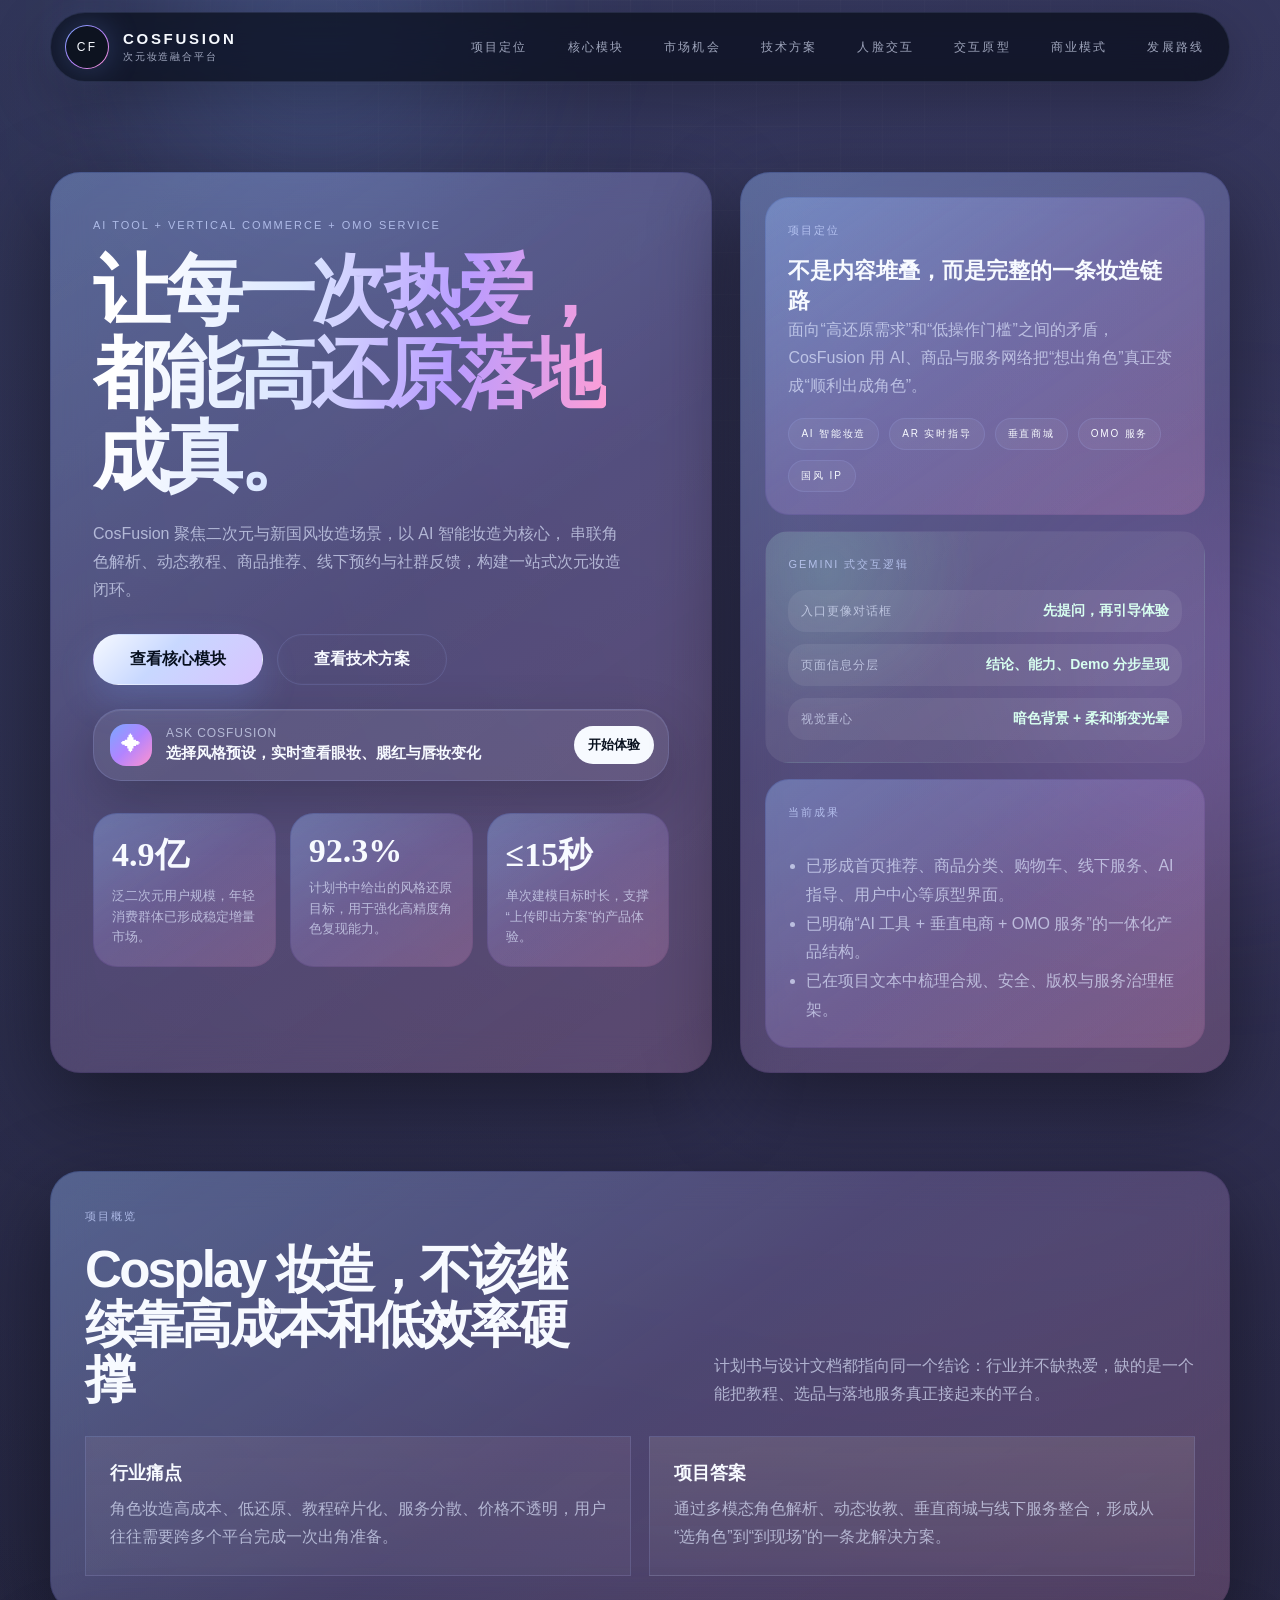
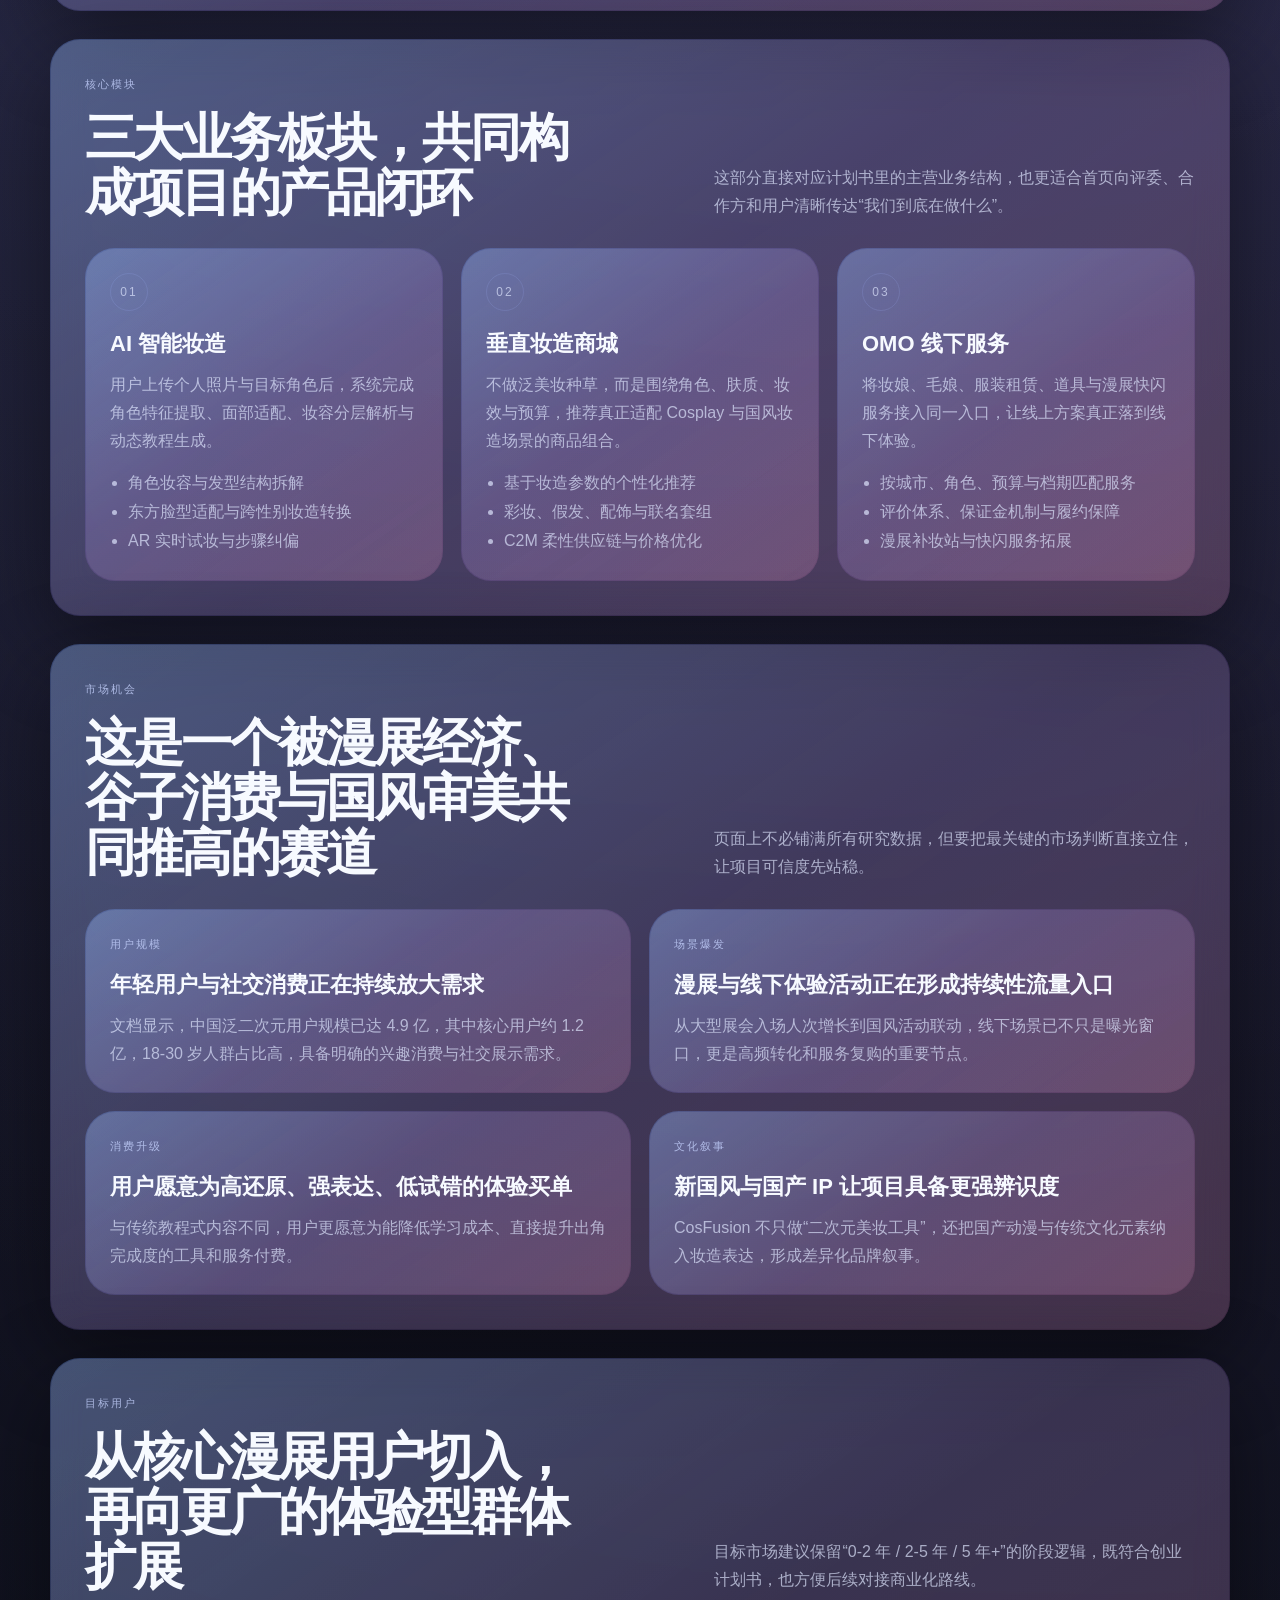
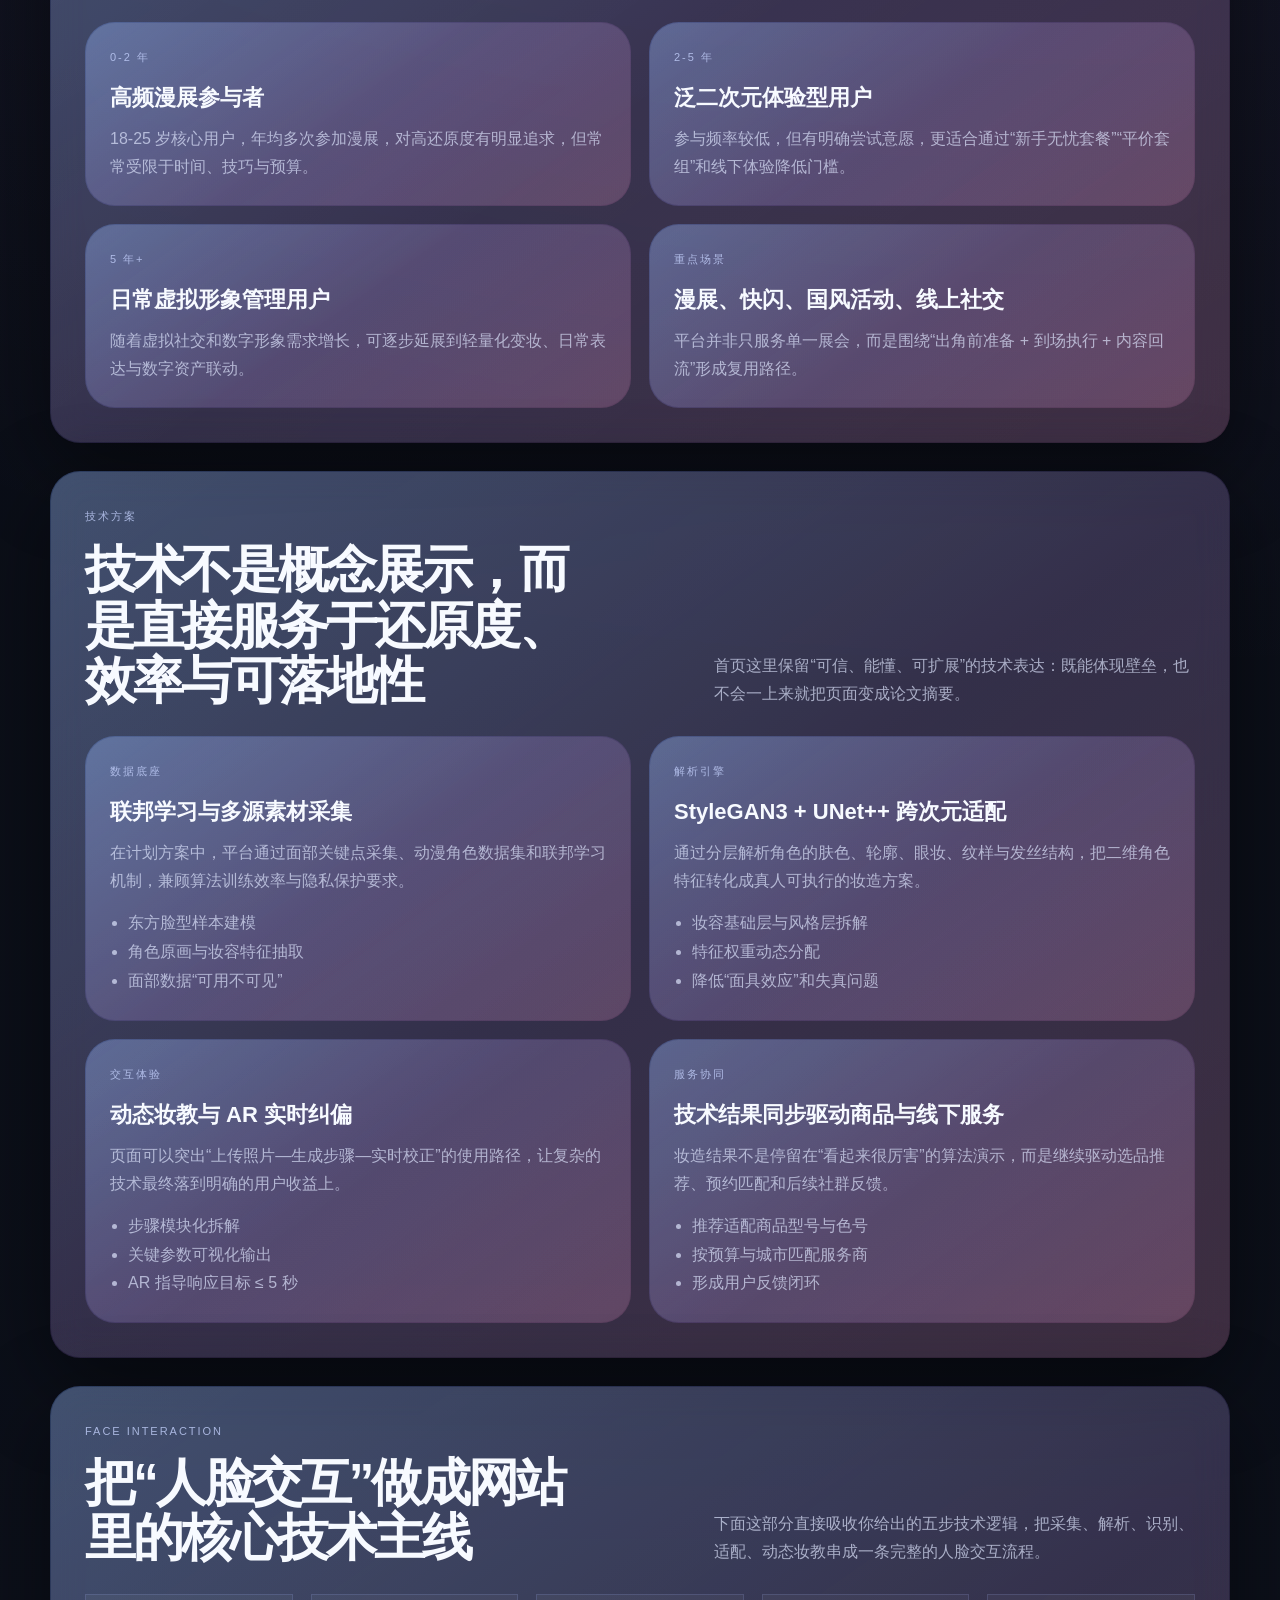
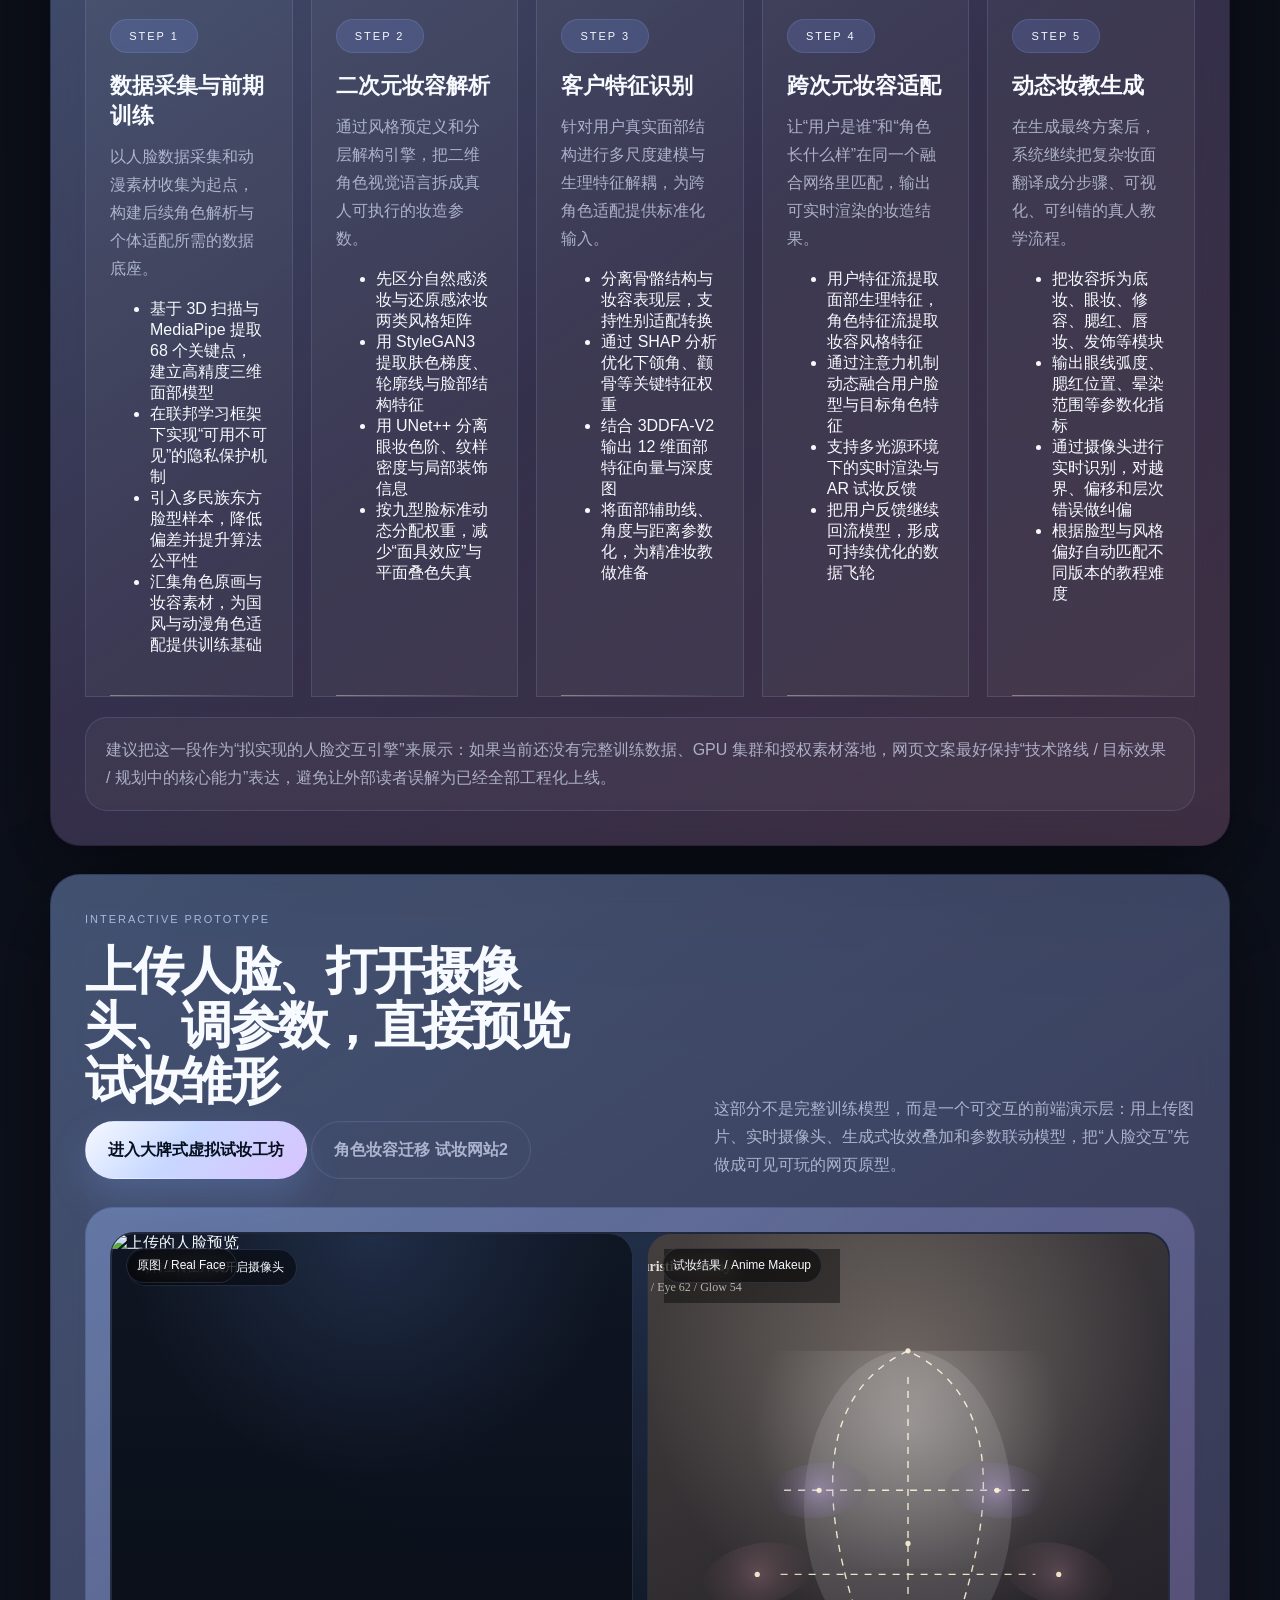
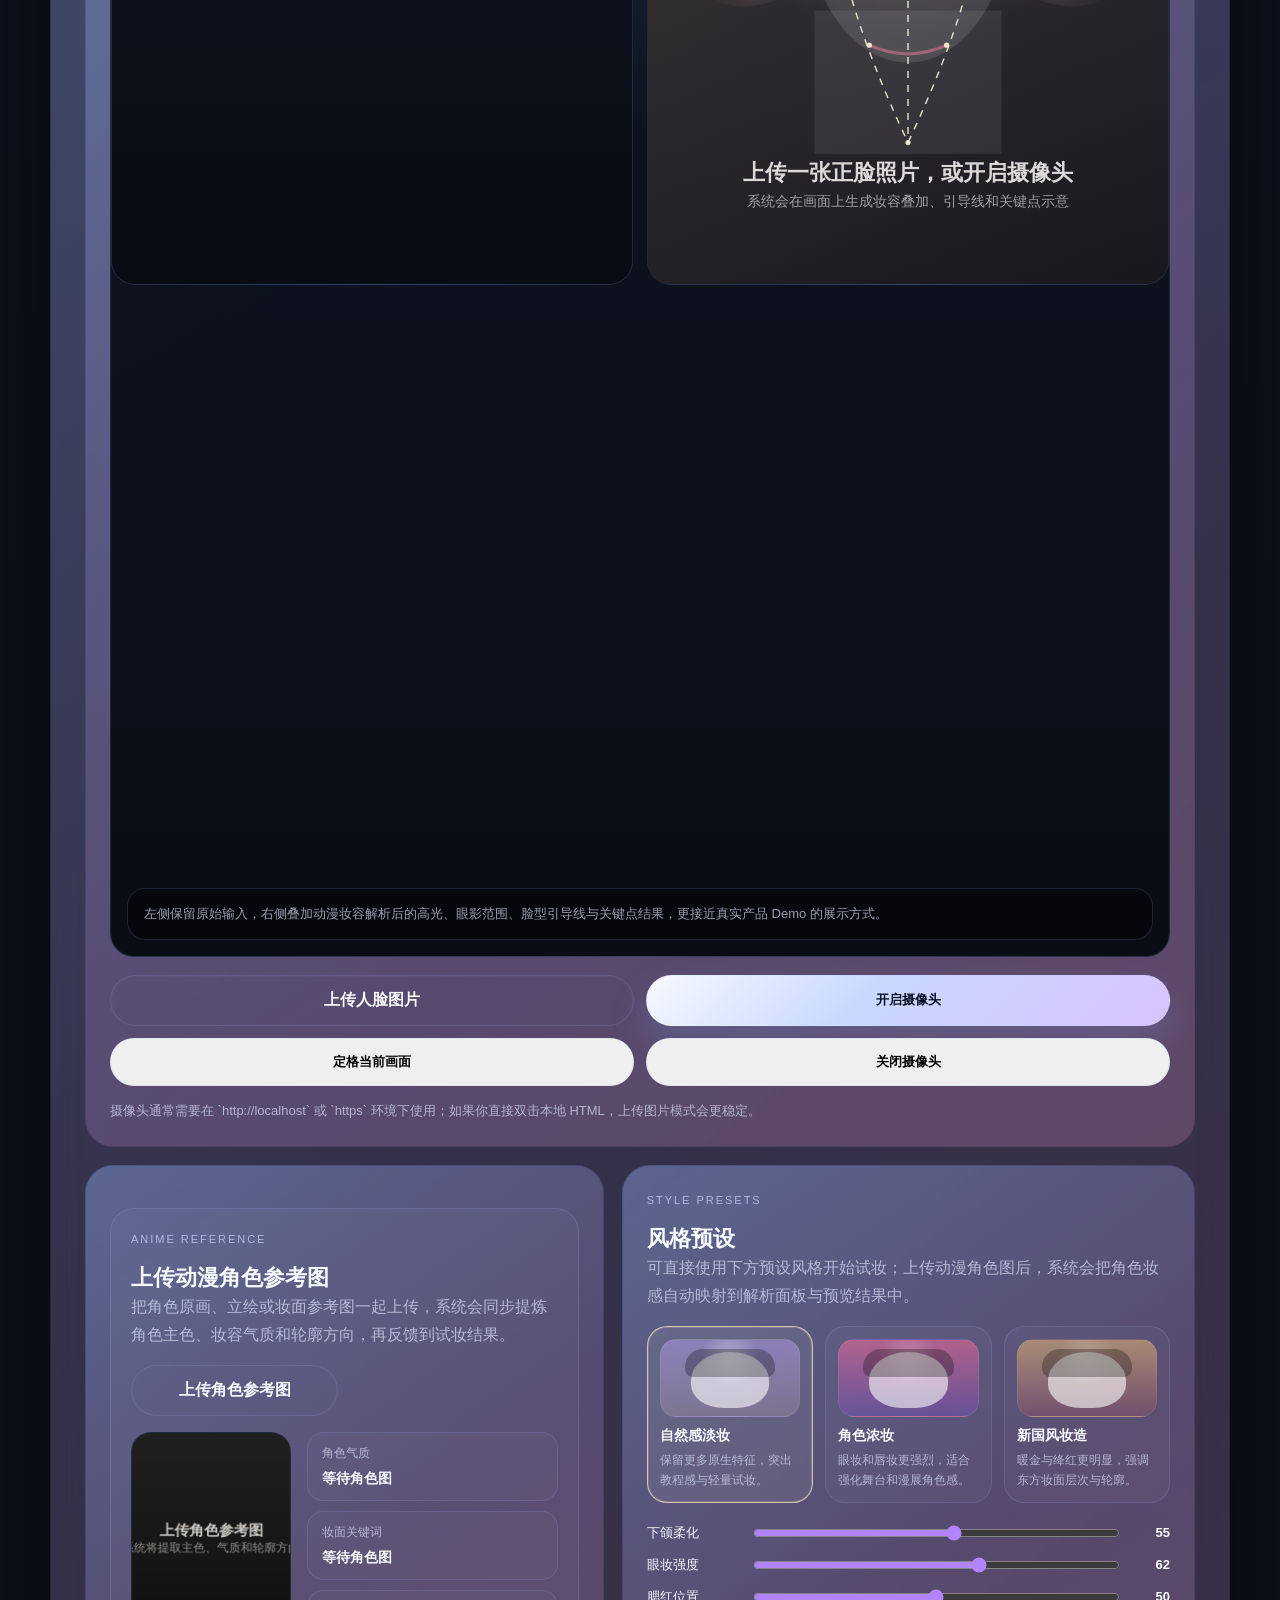
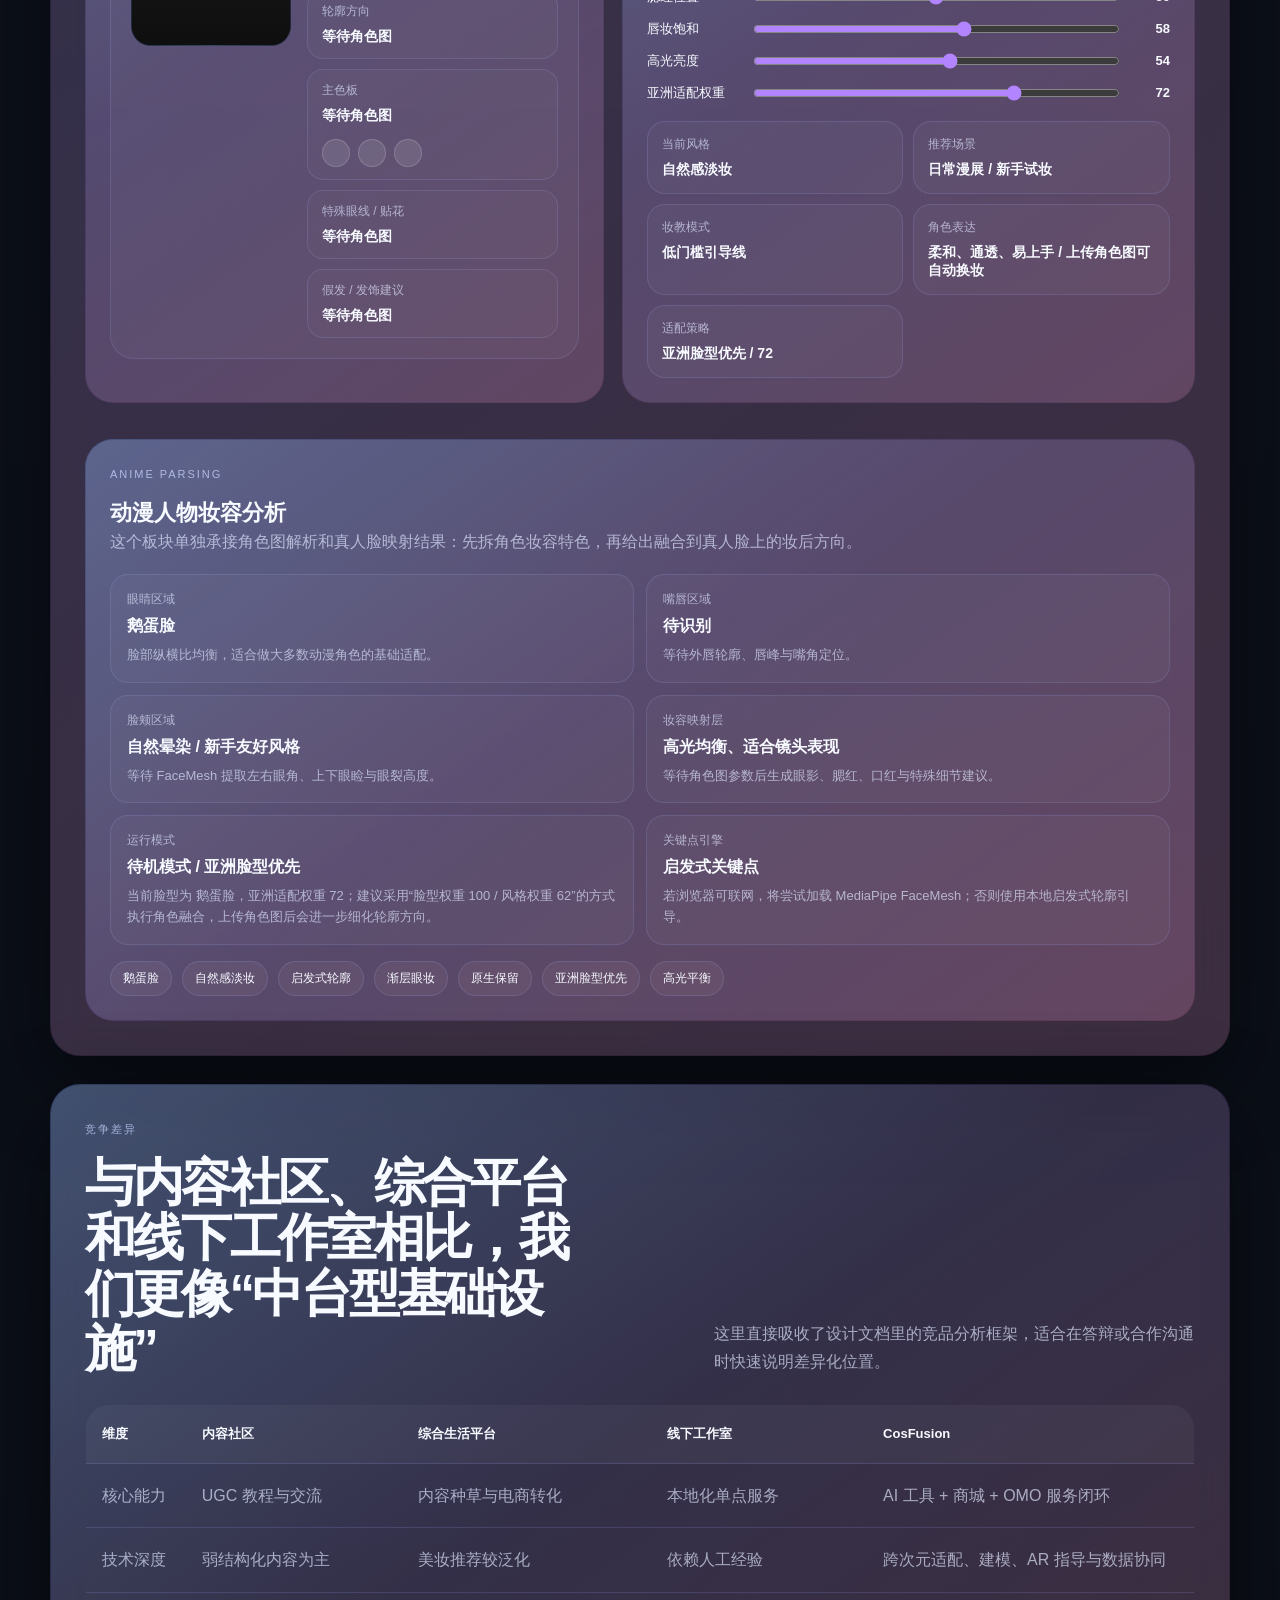
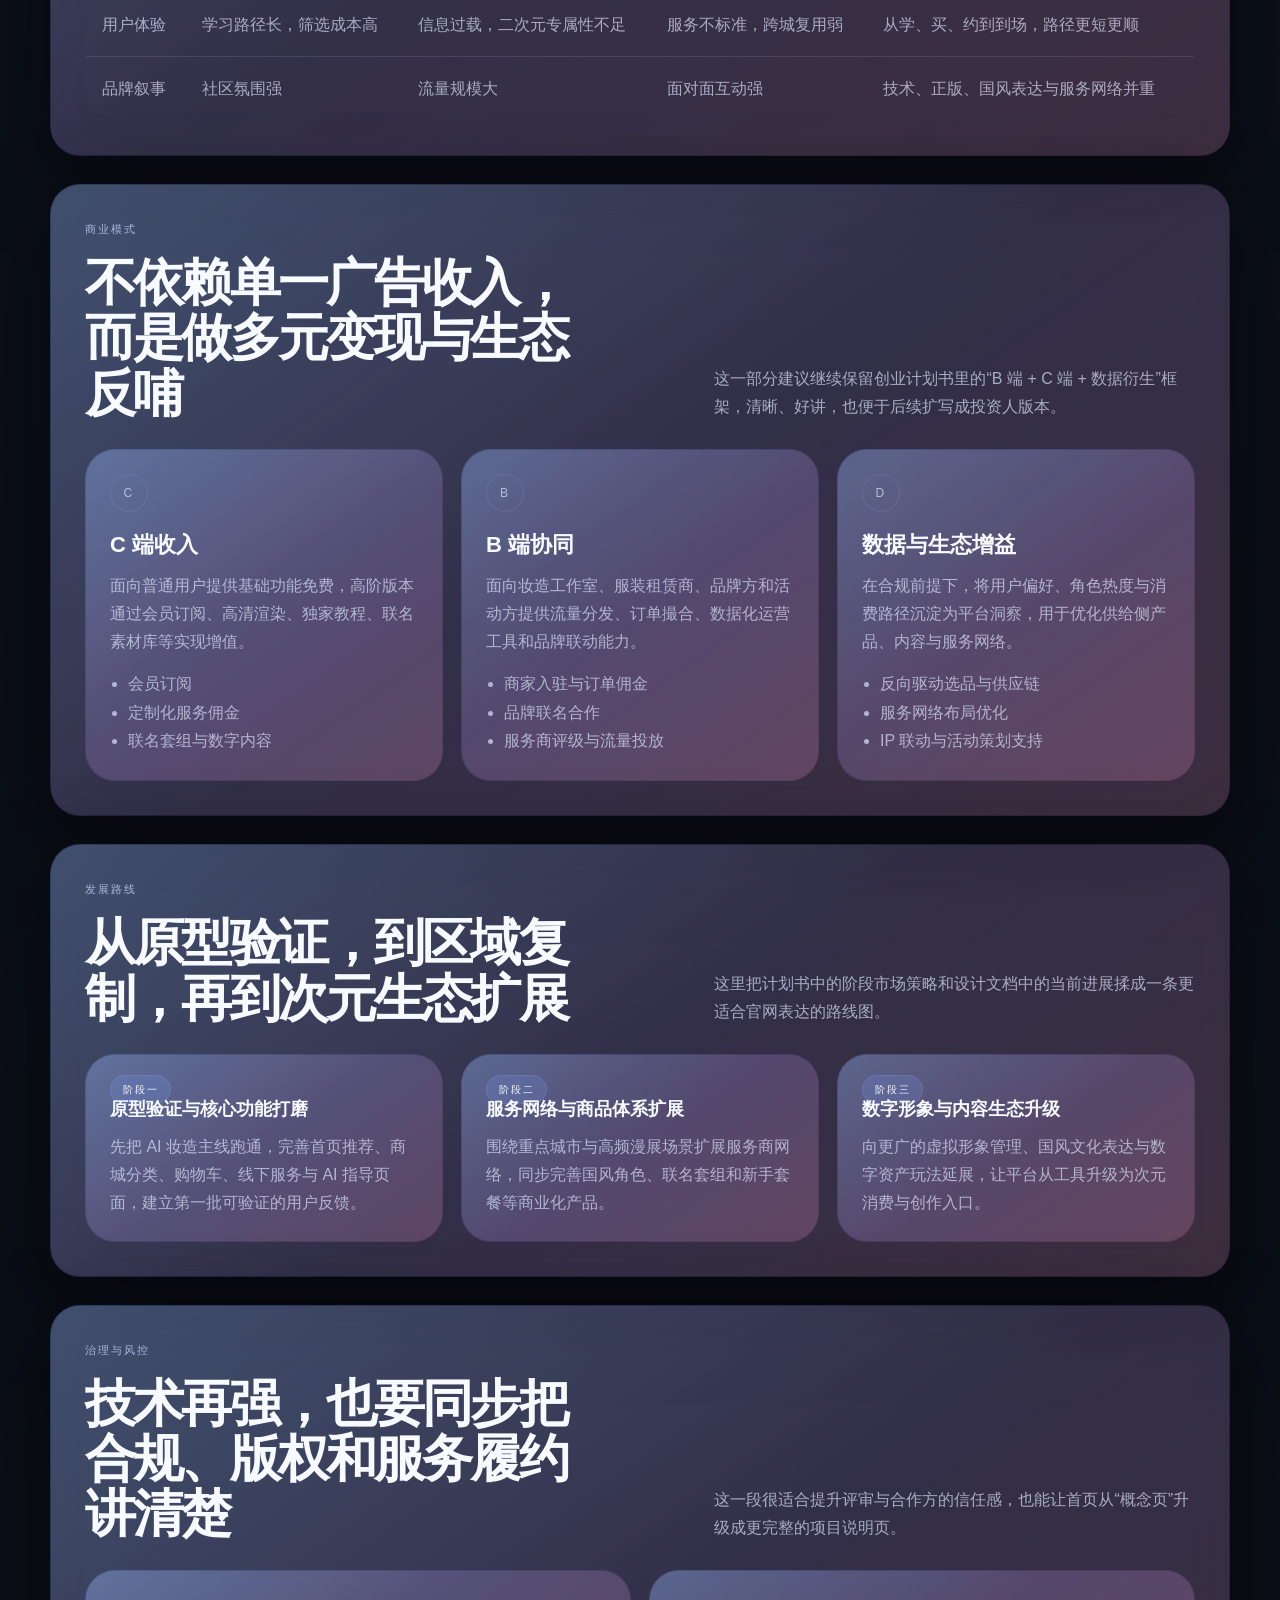
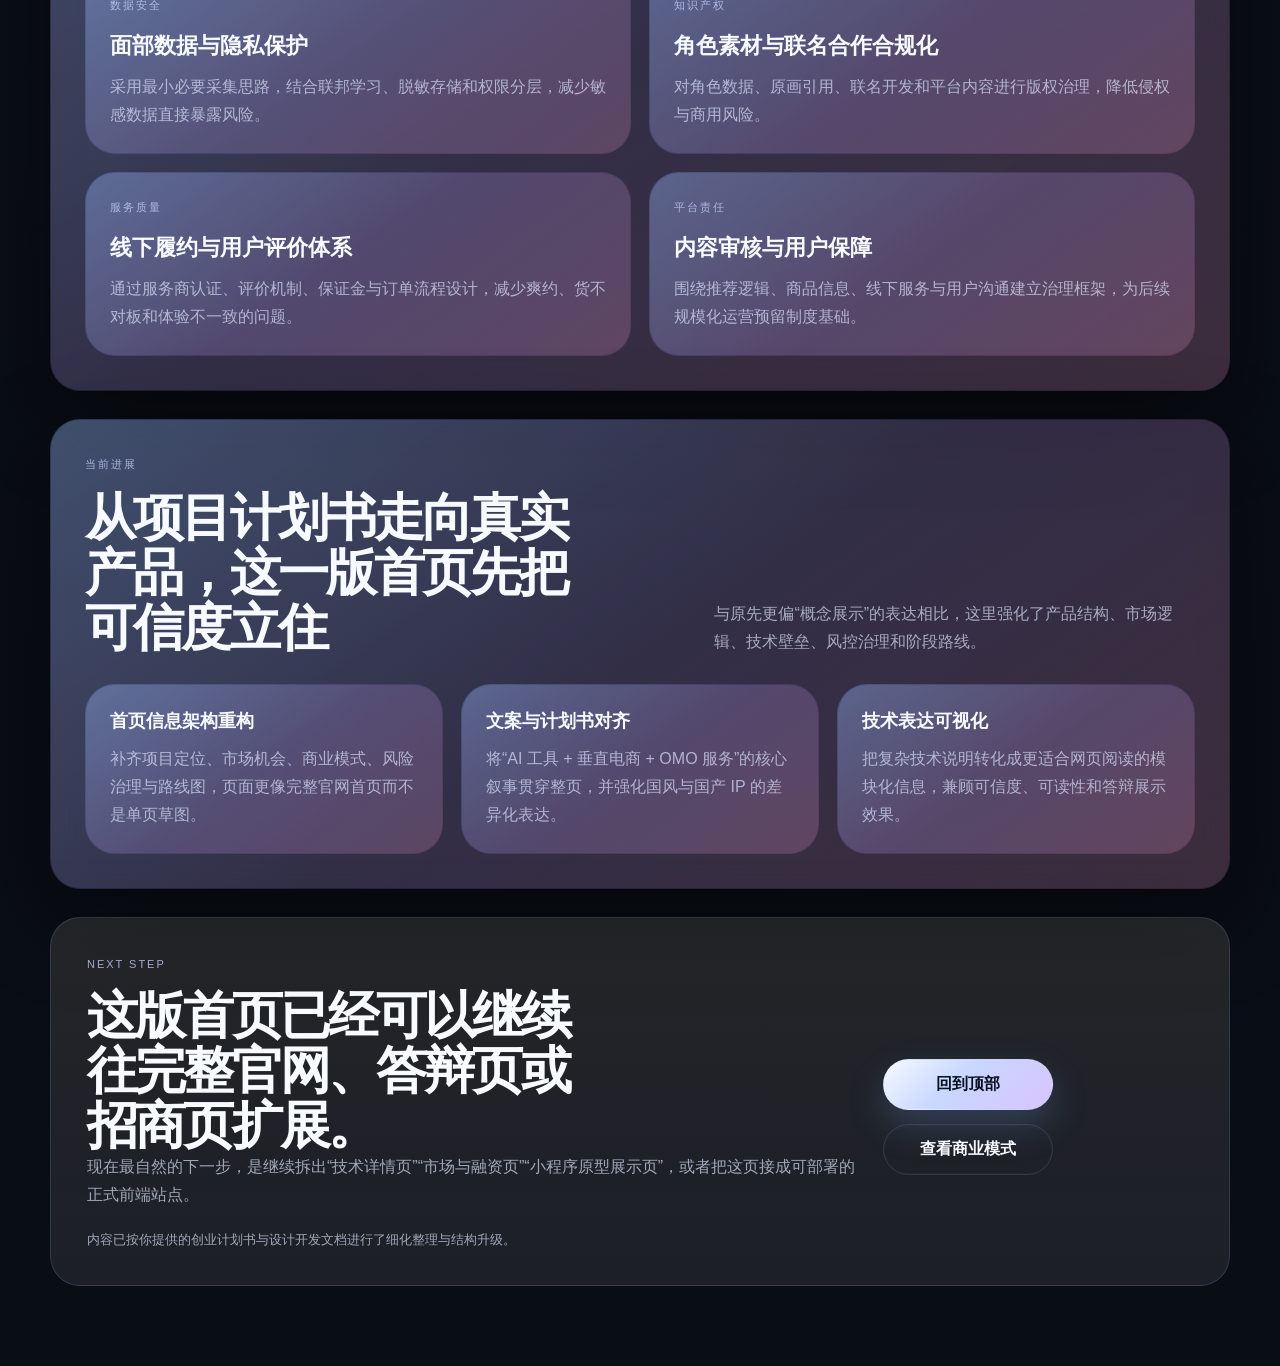
==== official.html @ de791a8d "Publish CosFusion demo site for GitHub Pages." ====
<!doctype html>
<html lang="zh-CN">
  <head>
    <meta charset="UTF-8" />
    <meta name="viewport" content="width=device-width, initial-scale=1.0" />
    <meta name="robots" content="index,follow" />
<title>CosFusion | Gemini 风格美化版</title>
    <meta
      name="description"
      content="CosFusion 以 AI 智能妆造为核心，串联垂直电商、OMO 线下服务与国风内容表达，打造面向二次元场景的一站式妆造平台。"
    />
    <style>
      :root {
        --bg: #060606;
        --bg-soft: #101010;
        --panel: rgba(255, 255, 255, 0.06);
        --panel-strong: rgba(255, 255, 255, 0.1);
        --text: #f6f2eb;
        --muted: rgba(246, 242, 235, 0.72);
        --line: rgba(255, 255, 255, 0.12);
        --accent: #f0dfc2;
        --accent-soft: rgba(240, 223, 194, 0.16);
        --danger: #f6c1c1;
        --success: #d8f1d3;
        --shadow: 0 30px 80px rgba(0, 0, 0, 0.42);
      }

      * {
        box-sizing: border-box;
      }

      html {
        scroll-behavior: smooth;
      }

      body {
        margin: 0;
        color: var(--text);
        background:
          radial-gradient(circle at top left, rgba(240, 223, 194, 0.1), transparent 24%),
          radial-gradient(circle at right 10%, rgba(255, 255, 255, 0.08), transparent 20%),
          linear-gradient(180deg, #050505 0%, #0d0d0d 100%);
        font-family: "Segoe UI", "PingFang SC", "Microsoft YaHei", sans-serif;
      }

      a {
        color: inherit;
        text-decoration: none;
      }

      img {
        max-width: 100%;
        display: block;
      }

      .page-shell {
        position: relative;
        overflow: hidden;
        min-height: 100vh;
      }

      .orb {
        position: absolute;
        border-radius: 999px;
        filter: blur(90px);
        pointer-events: none;
      }

      .orb--one {
        top: -8rem;
        left: 12%;
        width: 20rem;
        height: 20rem;
        background: rgba(240, 223, 194, 0.12);
      }

      .orb--two {
        top: 32rem;
        right: -7rem;
        width: 22rem;
        height: 22rem;
        background: rgba(255, 255, 255, 0.1);
      }

      .container {
        width: min(1180px, calc(100vw - 32px));
        margin: 0 auto;
      }

      .topbar {
        display: flex;
        align-items: center;
        justify-content: space-between;
        gap: 20px;
        padding: 28px 0 20px;
      }

      .brand {
        display: flex;
        align-items: center;
        gap: 14px;
      }

      .brand__mark {
        display: grid;
        place-items: center;
        width: 44px;
        height: 44px;
        border-radius: 50%;
        border: 1px solid var(--line);
        background: rgba(255, 255, 255, 0.04);
        letter-spacing: 0.18em;
        font-size: 12px;
      }

      .brand strong,
      .brand span,
      .nav a,
      .eyebrow,
      .pill,
      .mini-label {
        text-transform: uppercase;
        letter-spacing: 0.18em;
      }

      .brand strong {
        display: block;
        font-size: 15px;
      }

      .brand span {
        display: block;
        margin-top: 3px;
        color: var(--muted);
        font-size: 10px;
      }

      .nav {
        display: flex;
        flex-wrap: wrap;
        gap: 18px;
      }

      .nav a {
        color: var(--muted);
        font-size: 12px;
      }

      .hero {
        display: grid;
        grid-template-columns: minmax(0, 1.15fr) minmax(320px, 0.85fr);
        gap: 28px;
        padding: 36px 0 70px;
      }

      .glass {
        border: 1px solid var(--line);
        background: var(--panel);
        backdrop-filter: blur(18px);
        box-shadow: var(--shadow);
      }

      .hero__copy,
      .hero__side,
      .section-card,
      .module-card,
      .market-card,
      .target-card,
      .tech-card,
      .business-card,
      .timeline-card,
      .risk-card,
      .progress-card,
      .cta {
        border-radius: 30px;
      }

      .hero__copy {
        padding: 42px;
      }

      .hero__side {
        padding: 24px;
      }

      .eyebrow,
      .mini-label {
        display: inline-block;
        margin-bottom: 18px;
        color: var(--muted);
        font-size: 11px;
      }

      h1,
      h2,
      h3 {
        margin: 0;
      }

      h1,
      h2 {
        font-family: Georgia, "Times New Roman", serif;
        line-height: 1.08;
      }

      h1 {
        max-width: 10.5ch;
        font-size: clamp(44px, 6vw, 88px);
      }

      h2 {
        font-size: clamp(32px, 4vw, 56px);
      }

      h3 {
        font-size: 22px;
      }

      p {
        margin: 0;
        color: var(--muted);
        line-height: 1.75;
      }

      .hero__copy p {
        max-width: 60ch;
        margin-top: 22px;
        font-size: 16px;
      }

      .hero__actions,
      .cta__actions {
        display: flex;
        flex-wrap: wrap;
        gap: 14px;
        margin-top: 30px;
      }

      .button {
        display: inline-flex;
        align-items: center;
        justify-content: center;
        min-width: 170px;
        padding: 14px 22px;
        border-radius: 999px;
        border: 1px solid var(--line);
        transition: transform 180ms ease, background 180ms ease, border 180ms ease;
      }

      .button:hover {
        transform: translateY(-2px);
      }

      .button--primary {
        background: var(--accent);
        border-color: rgba(240, 223, 194, 0.8);
        color: #111;
      }

      .hero__stats {
        display: grid;
        grid-template-columns: repeat(3, minmax(0, 1fr));
        gap: 14px;
        margin-top: 32px;
      }

      .metric {
        padding: 18px;
        border-radius: 24px;
        border: 1px solid var(--line);
        background: rgba(255, 255, 255, 0.04);
      }

      .metric strong {
        display: block;
        font-size: clamp(24px, 3vw, 34px);
        font-family: Georgia, "Times New Roman", serif;
      }

      .metric span {
        display: block;
        margin-top: 8px;
        color: var(--muted);
        font-size: 13px;
        line-height: 1.6;
      }

      .side-stack {
        display: grid;
        gap: 16px;
      }

      .panel {
        padding: 22px;
        border-radius: 24px;
        border: 1px solid var(--line);
        background: rgba(255, 255, 255, 0.04);
      }

      .panel ul,
      .module-card ul,
      .tech-card ul,
      .business-card ul,
      .risk-card ul {
        margin: 14px 0 0;
        padding-left: 18px;
        color: var(--muted);
        line-height: 1.8;
      }

      .pill-row {
        display: flex;
        flex-wrap: wrap;
        gap: 10px;
        margin-top: 18px;
      }

      .pill {
        padding: 8px 12px;
        border-radius: 999px;
        border: 1px solid var(--line);
        color: var(--text);
        background: rgba(255, 255, 255, 0.05);
        font-size: 10px;
      }

      main {
        padding-bottom: 80px;
      }

      section {
        margin-top: 28px;
      }

      .section-card {
        padding: 34px;
      }

      .section-heading {
        display: flex;
        align-items: end;
        justify-content: space-between;
        gap: 24px;
        margin-bottom: 28px;
      }

      .section-heading p {
        max-width: 54ch;
      }

      .problem-grid,
      .module-grid,
      .market-grid,
      .target-grid,
      .tech-grid,
      .business-grid,
      .risk-grid,
      .progress-grid {
        display: grid;
        gap: 18px;
      }

      .problem-grid {
        grid-template-columns: repeat(2, minmax(0, 1fr));
      }

      .module-grid,
      .business-grid,
      .progress-grid {
        grid-template-columns: repeat(3, minmax(0, 1fr));
      }

      .market-grid,
      .target-grid,
      .tech-grid,
      .risk-grid {
        grid-template-columns: repeat(2, minmax(0, 1fr));
      }

      .faceflow-grid {
        display: grid;
        grid-template-columns: repeat(5, minmax(0, 1fr));
        gap: 18px;
      }

      .problem-item,
      .module-card,
      .market-card,
      .target-card,
      .tech-card,
      .faceflow-card,
      .business-card,
      .timeline-card,
      .risk-card,
      .progress-card {
        padding: 24px;
        border: 1px solid var(--line);
        background: rgba(255, 255, 255, 0.04);
      }

      .problem-item strong,
      .progress-card strong,
      .timeline-card strong {
        display: block;
        margin-bottom: 10px;
        font-size: 18px;
      }

      .problem-item--alert {
        background: linear-gradient(180deg, rgba(246, 193, 193, 0.08), rgba(255, 255, 255, 0.04));
      }

      .problem-item--accent {
        background: linear-gradient(180deg, rgba(240, 223, 194, 0.12), rgba(255, 255, 255, 0.04));
      }

      .card-index {
        display: inline-flex;
        align-items: center;
        justify-content: center;
        width: 38px;
        height: 38px;
        margin-bottom: 18px;
        border-radius: 50%;
        border: 1px solid var(--line);
        color: var(--muted);
        font-size: 12px;
        letter-spacing: 0.18em;
      }

      .module-card p,
      .market-card p,
      .target-card p,
      .tech-card p,
      .faceflow-card p,
      .business-card p,
      .risk-card p,
      .timeline-card p,
      .progress-card p {
        margin-top: 12px;
      }

      .faceflow-card {
        position: relative;
        overflow: hidden;
      }

      .faceflow-card::after {
        content: "";
        position: absolute;
        inset: auto 24px 0;
        height: 1px;
        background: linear-gradient(90deg, rgba(240, 223, 194, 0.45), transparent);
      }

      .faceflow-card__step {
        display: inline-flex;
        align-items: center;
        justify-content: center;
        min-width: 88px;
        height: 34px;
        margin-bottom: 18px;
        padding: 0 12px;
        border-radius: 999px;
        border: 1px solid var(--line);
        background: var(--accent-soft);
        color: var(--text);
        font-size: 11px;
        letter-spacing: 0.18em;
        text-transform: uppercase;
      }

      .section-note {
        margin-top: 20px;
        padding: 18px 20px;
        border: 1px solid var(--line);
        border-radius: 22px;
        background: rgba(255, 255, 255, 0.04);
        color: var(--muted);
        line-height: 1.75;
      }

      .demo-grid {
        display: grid;
        gap: 18px;
      }

      .demo-shell,
      .demo-controls,
      .model-shell {
        padding: 24px;
        border: 1px solid var(--line);
        border-radius: 28px;
        background: rgba(255, 255, 255, 0.04);
      }

      .demo-stage {
        position: relative;
        overflow: hidden;
        border-radius: 24px;
        aspect-ratio: 4 / 5;
        background:
          radial-gradient(circle at top, rgba(240, 223, 194, 0.22), transparent 35%),
          linear-gradient(180deg, #171717 0%, #0f0f0f 100%);
        border: 1px solid var(--line);
      }

      .demo-canvas,
      .demo-video,
      .demo-image {
        position: absolute;
        inset: 0;
        width: 100%;
        height: 100%;
        object-fit: cover;
      }

      .demo-stage__badge {
        position: absolute;
        top: 16px;
        left: 16px;
        z-index: 2;
        padding: 9px 12px;
        border-radius: 999px;
        border: 1px solid var(--line);
        background: rgba(0, 0, 0, 0.46);
        color: var(--text);
        font-size: 12px;
        backdrop-filter: blur(12px);
      }

      .demo-stage__hint {
        position: absolute;
        inset: auto 16px 16px;
        z-index: 2;
        padding: 14px 16px;
        border-radius: 18px;
        border: 1px solid var(--line);
        background: rgba(0, 0, 0, 0.42);
        color: var(--muted);
        font-size: 13px;
        line-height: 1.65;
      }

      .compare-stage {
        display: grid;
        grid-template-columns: repeat(2, minmax(0, 1fr));
        gap: 14px;
      }

      .compare-pane {
        position: relative;
        overflow: hidden;
        border-radius: 24px;
        aspect-ratio: 4 / 5;
        border: 1px solid var(--line);
        background:
          radial-gradient(circle at top, rgba(240, 223, 194, 0.14), transparent 35%),
          linear-gradient(180deg, #171717 0%, #0f0f0f 100%);
      }

      .compare-pane--after {
        box-shadow: 0 0 0 1px rgba(240, 223, 194, 0.18) inset;
      }

      .compare-pane__label {
        position: absolute;
        top: 14px;
        left: 14px;
        z-index: 2;
        padding: 8px 10px;
        border-radius: 999px;
        border: 1px solid var(--line);
        background: rgba(0, 0, 0, 0.46);
        font-size: 12px;
        color: var(--text);
        backdrop-filter: blur(12px);
      }

      .demo-actions {
        display: grid;
        grid-template-columns: repeat(2, minmax(0, 1fr));
        gap: 12px;
        margin-top: 18px;
      }

      .demo-button,
      .upload-pill {
        min-width: 0;
        width: 100%;
      }

      .upload-pill {
        display: inline-flex;
        align-items: center;
        justify-content: center;
        padding: 14px 22px;
        border-radius: 999px;
        border: 1px solid var(--line);
        cursor: pointer;
        transition: transform 180ms ease, background 180ms ease;
      }

      .upload-pill:hover {
        transform: translateY(-2px);
      }

      .upload-pill input {
        display: none;
      }

      .demo-tip {
        margin-top: 14px;
        font-size: 13px;
      }

      .preset-grid {
        display: grid;
        grid-template-columns: repeat(3, minmax(0, 1fr));
        gap: 12px;
        margin-top: 16px;
      }

      .preset-card {
        padding: 12px;
        border: 1px solid var(--line);
        border-radius: 20px;
        background: rgba(255, 255, 255, 0.03);
        color: var(--text);
        cursor: pointer;
        text-align: left;
      }

      .preset-card.is-active {
        border-color: rgba(240, 223, 194, 0.8);
        background: rgba(240, 223, 194, 0.08);
        box-shadow: 0 0 0 1px rgba(240, 223, 194, 0.18) inset;
      }

      .preset-card strong,
      .preset-card span {
        display: block;
      }

      .preset-card strong {
        margin-top: 10px;
        font-size: 14px;
      }

      .preset-card span {
        margin-top: 6px;
        color: var(--muted);
        font-size: 12px;
        line-height: 1.6;
      }

      .preset-art {
        position: relative;
        overflow: hidden;
        height: 78px;
        border-radius: 16px;
        border: 1px solid rgba(255, 255, 255, 0.08);
      }

      .preset-art::before,
      .preset-art::after {
        content: "";
        position: absolute;
      }

      .preset-art::before {
        inset: 12px 30px 8px;
        border-radius: 50% 50% 42% 42%;
        background: rgba(255, 255, 255, 0.6);
      }

      .preset-art::after {
        left: 24px;
        right: 24px;
        top: 9px;
        height: 28px;
        border-radius: 18px 18px 8px 8px;
        background: rgba(0, 0, 0, 0.28);
      }

      .preset-art--natural {
        background:
          radial-gradient(circle at 50% 24%, rgba(255, 255, 255, 0.35), transparent 32%),
          linear-gradient(180deg, rgba(196, 169, 255, 0.42), rgba(255, 214, 214, 0.16));
      }

      .preset-art--glam {
        background:
          radial-gradient(circle at 50% 24%, rgba(255, 255, 255, 0.24), transparent 32%),
          linear-gradient(180deg, rgba(255, 106, 156, 0.52), rgba(136, 72, 255, 0.22));
      }

      .preset-art--guofeng {
        background:
          radial-gradient(circle at 50% 24%, rgba(255, 255, 255, 0.2), transparent 32%),
          linear-gradient(180deg, rgba(244, 195, 116, 0.5), rgba(214, 83, 83, 0.18));
      }

      .control-stack {
        margin-top: 20px;
      }

      .control-group {
        display: grid;
        grid-template-columns: 92px minmax(0, 1fr) 40px;
        align-items: center;
        gap: 12px;
      }

      .control-group + .control-group {
        margin-top: 12px;
      }

      .control-group label,
      .control-group strong {
        font-size: 13px;
      }

      .control-group strong {
        text-align: right;
        color: var(--text);
        font-variant-numeric: tabular-nums;
      }

      .control-group input[type="range"] {
        width: 100%;
      }

      .model-shell {
        margin-top: 18px;
      }

      .model-viewport {
        display: grid;
        place-items: center;
        min-height: 280px;
        margin-top: 18px;
        border-radius: 24px;
        border: 1px solid var(--line);
        background:
          radial-gradient(circle at 50% 20%, rgba(240, 223, 194, 0.22), transparent 30%),
          linear-gradient(180deg, rgba(255, 255, 255, 0.04), rgba(0, 0, 0, 0.1));
        perspective: 900px;
      }

      .model-figure {
        position: relative;
        width: 220px;
        height: 280px;
        transform-style: preserve-3d;
        transition: transform 180ms ease;
      }

      .model-face {
        --accent-color: #ef8ca4;
        --accent-soft-color: rgba(239, 140, 164, 0.2);
        --eye-color: #caa7ff;
        --jaw-scale: 1;
        --eye-scale: 1;
        --blush-pos: 58%;
        --lip-alpha: 0.7;
        --glow-strength: 0.52;
        position: absolute;
        inset: 20px 34px 0;
        border-radius: 48% 48% 44% 44% / 42% 42% 50% 50%;
        background:
          radial-gradient(circle at 50% 20%, rgba(255, 255, 255, 0.4), transparent calc(16% + var(--glow-strength) * 18%)),
          linear-gradient(180deg, #f5dbc8 0%, #ebc9b2 100%);
        box-shadow: 0 30px 40px rgba(0, 0, 0, 0.22);
        transform: scaleX(var(--jaw-scale));
      }

      .model-hair {
        position: absolute;
        inset: -8px -10px auto;
        height: 96px;
        border-radius: 50% 50% 26% 26%;
        background: linear-gradient(180deg, rgba(0, 0, 0, 0.94), rgba(33, 33, 33, 0.86));
      }

      .model-highlight {
        position: absolute;
        left: 50%;
        top: 26px;
        width: 60px;
        height: 18px;
        border-radius: 999px;
        transform: translateX(-50%);
        background: rgba(255, 255, 255, calc(0.18 + var(--glow-strength) * 0.28));
        filter: blur(4px);
      }

      .model-eye,
      .model-blush {
        position: absolute;
      }

      .model-eye {
        top: 94px;
        width: 38px;
        height: 12px;
        border-radius: 999px;
        background: var(--eye-color);
        transform: scaleY(var(--eye-scale));
        box-shadow: 0 0 16px rgba(202, 167, 255, 0.32);
      }

      .model-eye--left {
        left: 40px;
      }

      .model-eye--right {
        right: 40px;
      }

      .model-blush {
        top: var(--blush-pos);
        width: 44px;
        height: 22px;
        border-radius: 999px;
        background: var(--accent-soft-color);
        filter: blur(6px);
      }

      .model-blush--left {
        left: 24px;
      }

      .model-blush--right {
        right: 24px;
      }

      .model-nose {
        position: absolute;
        left: 50%;
        top: 108px;
        width: 4px;
        height: 38px;
        border-radius: 999px;
        transform: translateX(-50%);
        background: rgba(130, 90, 78, 0.24);
      }

      .model-lips {
        position: absolute;
        left: 50%;
        bottom: 42px;
        width: 54px;
        height: 16px;
        transform: translateX(-50%);
        border-radius: 999px;
        background: rgba(239, 140, 164, var(--lip-alpha));
        box-shadow: 0 0 16px rgba(239, 140, 164, 0.18);
      }

      .model-gridline {
        position: absolute;
        left: 50%;
        top: 34px;
        bottom: 24px;
        width: 1px;
        transform: translateX(-50%);
        background: rgba(255, 255, 255, 0.18);
      }

      .model-gridline::before,
      .model-gridline::after {
        content: "";
        position: absolute;
        left: -54px;
        width: 108px;
        height: 1px;
        background: rgba(255, 255, 255, 0.16);
      }

      .model-gridline::before {
        top: 58px;
      }

      .model-gridline::after {
        top: 106px;
      }

      .readout-grid {
        display: grid;
        grid-template-columns: repeat(2, minmax(0, 1fr));
        gap: 10px;
        margin-top: 18px;
      }

      .control-panels {
        display: grid;
        grid-template-columns: minmax(320px, 0.95fr) minmax(320px, 1.05fr);
        gap: 18px;
      }

      .readout {
        padding: 14px;
        border-radius: 18px;
        border: 1px solid var(--line);
        background: rgba(255, 255, 255, 0.03);
      }

      .readout span,
      .readout strong {
        display: block;
      }

      .readout span {
        color: var(--muted);
        font-size: 12px;
      }

      .readout strong {
        margin-top: 8px;
        font-size: 14px;
      }

      .analysis-shell {
        margin-top: 18px;
        padding: 24px;
        border-radius: 28px;
        border: 1px solid var(--line);
        background: rgba(255, 255, 255, 0.04);
      }

      .analysis-grid {
        display: grid;
        grid-template-columns: repeat(2, minmax(0, 1fr));
        gap: 12px;
        margin-top: 18px;
      }

      .analysis-card {
        padding: 16px;
        border-radius: 18px;
        border: 1px solid var(--line);
        background: rgba(255, 255, 255, 0.03);
      }

      .analysis-card span,
      .analysis-card strong,
      .analysis-card em {
        display: block;
        font-style: normal;
      }

      .analysis-card span {
        color: var(--muted);
        font-size: 12px;
      }

      .analysis-card strong {
        margin-top: 8px;
        font-size: 16px;
      }

      .analysis-card em {
        margin-top: 8px;
        color: var(--muted);
        font-size: 13px;
        line-height: 1.6;
      }

      .analysis-tags {
        display: flex;
        flex-wrap: wrap;
        gap: 10px;
        margin-top: 16px;
      }

      .analysis-tag {
        padding: 8px 12px;
        border-radius: 999px;
        border: 1px solid var(--line);
        background: rgba(240, 223, 194, 0.06);
        color: var(--text);
        font-size: 12px;
      }

      .reference-shell {
        margin-top: 18px;
        padding: 20px;
        border-radius: 24px;
        border: 1px solid var(--line);
        background: rgba(255, 255, 255, 0.03);
      }

      .reference-grid {
        display: grid;
        grid-template-columns: 160px minmax(0, 1fr);
        gap: 16px;
        margin-top: 16px;
      }

      .reference-preview {
        position: relative;
        overflow: hidden;
        border-radius: 20px;
        border: 1px solid var(--line);
        background:
          radial-gradient(circle at top, rgba(240, 223, 194, 0.16), transparent 35%),
          linear-gradient(180deg, #1a1a1a 0%, #0d0d0d 100%);
        aspect-ratio: 3 / 4;
      }

      .reference-preview canvas {
        width: 100%;
        height: 100%;
        display: block;
      }

      .reference-list {
        display: grid;
        gap: 10px;
      }

      .reference-item {
        padding: 12px 14px;
        border-radius: 16px;
        border: 1px solid var(--line);
        background: rgba(255, 255, 255, 0.025);
      }

      .reference-item span,
      .reference-item strong {
        display: block;
      }

      .reference-item span {
        color: var(--muted);
        font-size: 12px;
      }

      .reference-item strong {
        margin-top: 8px;
        font-size: 14px;
      }

      .swatch-row {
        display: flex;
        gap: 8px;
        margin-top: 14px;
      }

      .swatch {
        width: 28px;
        height: 28px;
        border-radius: 50%;
        border: 1px solid rgba(255, 255, 255, 0.16);
        background: rgba(255, 255, 255, 0.1);
      }

      .comparison {
        overflow: hidden;
      }

      .comparison-table {
        width: 100%;
        border-collapse: collapse;
        overflow: hidden;
        border-radius: 24px;
        border: 1px solid var(--line);
      }

      .comparison-table th,
      .comparison-table td {
        padding: 18px 16px;
        border-bottom: 1px solid var(--line);
        text-align: left;
        vertical-align: top;
        color: var(--muted);
        line-height: 1.7;
      }

      .comparison-table th {
        color: var(--text);
        font-size: 13px;
        background: rgba(255, 255, 255, 0.04);
      }

      .comparison-table tr:last-child td {
        border-bottom: none;
      }

      .timeline {
        display: grid;
        grid-template-columns: repeat(3, minmax(0, 1fr));
        gap: 18px;
      }

      .timeline-card {
        position: relative;
      }

      .timeline-card::before {
        content: "";
        position: absolute;
        inset: 0 auto auto 24px;
        width: 1px;
        height: calc(100% - 48px);
        background: linear-gradient(180deg, rgba(240, 223, 194, 0.5), transparent);
      }

      .timeline-card .pill {
        margin-bottom: 18px;
        background: var(--accent-soft);
      }

      .cta {
        display: flex;
        align-items: center;
        justify-content: space-between;
        gap: 24px;
        padding: 36px;
        border: 1px solid var(--line);
        background:
          linear-gradient(180deg, rgba(240, 223, 194, 0.08), rgba(255, 255, 255, 0.04)),
          rgba(255, 255, 255, 0.04);
      }

      .footer-note {
        margin-top: 22px;
        color: var(--muted);
        font-size: 13px;
      }

      @media (max-width: 980px) {
        .hero,
        .timeline,
        .module-grid,
        .business-grid,
        .progress-grid,
        .faceflow-grid,
        .market-grid,
        .target-grid,
        .tech-grid,
        .risk-grid,
        .problem-grid {
          grid-template-columns: 1fr;
        }

        .section-heading,
        .cta,
        .topbar {
          align-items: start;
          flex-direction: column;
        }

        .hero__stats {
          grid-template-columns: 1fr;
        }

        .comparison {
          overflow-x: auto;
        }

        .comparison-table {
          min-width: 760px;
        }

        .preset-grid,
        .demo-actions,
        .readout-grid,
        .analysis-grid,
        .compare-stage,
        .reference-grid,
        .control-panels {
          grid-template-columns: 1fr;
        }
      }

      @media (max-width: 640px) {
        .container {
          width: min(100vw - 20px, 1180px);
        }

        .hero__copy,
        .hero__side,
        .section-card,
        .cta {
          padding: 24px;
          border-radius: 24px;
        }

        .button {
          width: 100%;
        }
      }

      /* Gemini-inspired polish layer: minimal dark UI, soft gradients, command-style entry. */
      body.gemini-inspired {
        --bg: #0b0f19;
        --bg-soft: #101522;
        --panel: rgba(18, 23, 36, 0.72);
        --panel-strong: rgba(31, 38, 58, 0.78);
        --text: #f7faff;
        --muted: rgba(224, 231, 255, 0.68);
        --line: rgba(164, 180, 255, 0.16);
        --accent: #d7e2ff;
        --accent-soft: rgba(125, 156, 255, 0.18);
        --gemini-blue: #7aa7ff;
        --gemini-purple: #b284ff;
        --gemini-pink: #ff92cf;
        --gemini-green: #7fe7c4;
        --shadow: 0 28px 90px rgba(0, 0, 0, 0.46);
        background:
          radial-gradient(circle at 18% -10%, rgba(122, 167, 255, 0.26), transparent 30%),
          radial-gradient(circle at 84% 4%, rgba(178, 132, 255, 0.22), transparent 28%),
          linear-gradient(180deg, #080b12 0%, #0d111c 48%, #090d14 100%);
      }

      body.gemini-inspired::before {
        content: "";
        position: fixed;
        inset: 0;
        pointer-events: none;
        z-index: 0;
        background-image:
          linear-gradient(rgba(255,255,255,0.025) 1px, transparent 1px),
          linear-gradient(90deg, rgba(255,255,255,0.025) 1px, transparent 1px);
        background-size: 42px 42px;
        mask-image: radial-gradient(circle at 50% 0%, black, transparent 68%);
      }

      .scroll-progress {
        position: fixed;
        top: 0;
        left: 0;
        z-index: 50;
        width: 0%;
        height: 3px;
        background: linear-gradient(90deg, var(--gemini-blue), var(--gemini-purple), var(--gemini-pink));
        box-shadow: 0 0 24px rgba(122, 167, 255, 0.55);
      }

      .page-shell {
        isolation: isolate;
      }

      .orb--one {
        background: rgba(122, 167, 255, 0.22);
      }

      .orb--two {
        background: rgba(178, 132, 255, 0.18);
      }

      .topbar {
        position: sticky;
        top: 12px;
        z-index: 20;
        width: min(1180px, calc(100vw - 32px));
        margin-top: 10px;
        padding: 12px 14px;
        border: 1px solid rgba(164, 180, 255, 0.13);
        border-radius: 999px;
        background: rgba(8, 12, 20, 0.72);
        backdrop-filter: blur(22px) saturate(140%);
        box-shadow: 0 18px 60px rgba(0, 0, 0, 0.28);
      }

      .brand__mark {
        border: 0;
        background:
          linear-gradient(#0d1320, #0d1320) padding-box,
          linear-gradient(135deg, var(--gemini-blue), var(--gemini-purple), var(--gemini-pink)) border-box;
        border: 1px solid transparent;
        box-shadow: 0 0 32px rgba(122, 167, 255, 0.26);
      }

      .nav a {
        position: relative;
        padding: 9px 11px;
        border-radius: 999px;
        transition: color 180ms ease, background 180ms ease, transform 180ms ease;
      }

      .nav a:hover,
      .nav a.is-active {
        color: var(--text);
        background: rgba(255, 255, 255, 0.08);
        transform: translateY(-1px);
      }

      .hero {
        align-items: stretch;
        padding-top: 64px;
      }

      .glass,
      .metric,
      .panel,
      .module-card,
      .market-card,
      .target-card,
      .tech-card,
      .business-card,
      .timeline-card,
      .risk-card,
      .progress-card,
      .demo-shell,
      .demo-controls,
      .analysis-shell {
        position: relative;
        overflow: hidden;
        background:
          linear-gradient(145deg, rgba(255, 255, 255, 0.095), rgba(255, 255, 255, 0.035)) padding-box,
          linear-gradient(145deg, rgba(122, 167, 255, 0.32), rgba(178, 132, 255, 0.16), rgba(255, 146, 207, 0.18)) border-box;
        border: 1px solid transparent;
      }

      .glass::before,
      .metric::before,
      .panel::before,
      .module-card::before,
      .market-card::before,
      .target-card::before,
      .tech-card::before,
      .business-card::before,
      .timeline-card::before,
      .risk-card::before,
      .progress-card::before,
      .demo-shell::before,
      .demo-controls::before,
      .analysis-shell::before {
        content: "";
        position: absolute;
        inset: 0;
        pointer-events: none;
        background: radial-gradient(circle at var(--mx, 18%) var(--my, 12%), rgba(122, 167, 255, 0.16), transparent 32%);
        opacity: 0;
        transition: opacity 220ms ease;
      }

      .glass:hover::before,
      .metric:hover::before,
      .panel:hover::before,
      .module-card:hover::before,
      .market-card:hover::before,
      .target-card:hover::before,
      .tech-card:hover::before,
      .business-card:hover::before,
      .timeline-card:hover::before,
      .risk-card:hover::before,
      .progress-card:hover::before,
      .demo-shell:hover::before,
      .demo-controls:hover::before,
      .analysis-shell:hover::before {
        opacity: 1;
      }

      h1,
      h2 {
        font-family: "Inter", "Segoe UI", "PingFang SC", "Microsoft YaHei", sans-serif;
        letter-spacing: -0.055em;
      }

      h1 {
        max-width: 12ch;
        background: linear-gradient(100deg, #ffffff 8%, #dbe7ff 38%, #b99cff 68%, #ff9ed5 98%);
        -webkit-background-clip: text;
        background-clip: text;
        color: transparent;
      }

      h2 {
        max-width: 18ch;
      }

      .eyebrow,
      .mini-label {
        color: rgba(199, 212, 255, 0.78);
      }

      .button,
      .upload-pill {
        font-weight: 700;
        box-shadow: inset 0 0 0 1px rgba(255,255,255,0.02);
      }

      .button--primary {
        color: #07101f;
        border-color: transparent;
        background: linear-gradient(135deg, #f6f9ff, #c8d8ff 42%, #d8c3ff 100%);
        box-shadow: 0 16px 36px rgba(122, 167, 255, 0.22);
      }

      .button:hover,
      .upload-pill:hover,
      .preset-card:hover {
        transform: translateY(-3px);
      }

      .gemini-prompt {
        display: grid;
        grid-template-columns: auto minmax(0, 1fr) auto;
        align-items: center;
        gap: 14px;
        margin-top: 24px;
        padding: 14px 14px 14px 16px;
        border: 1px solid rgba(164, 180, 255, 0.18);
        border-radius: 28px;
        background: rgba(255, 255, 255, 0.075);
        box-shadow: inset 0 1px 0 rgba(255,255,255,0.08), 0 20px 55px rgba(0,0,0,0.2);
      }

      .gemini-prompt__spark {
        display: grid;
        place-items: center;
        width: 42px;
        height: 42px;
        border-radius: 16px;
        background: linear-gradient(135deg, var(--gemini-blue), var(--gemini-purple), var(--gemini-pink));
        color: white;
        font-size: 20px;
      }

      .gemini-prompt span,
      .gemini-insight span {
        display: block;
        color: var(--muted);
        font-size: 12px;
        letter-spacing: 0.08em;
        text-transform: uppercase;
      }

      .gemini-prompt strong {
        display: block;
        margin-top: 4px;
        overflow: hidden;
        color: var(--text);
        font-size: 15px;
        text-overflow: ellipsis;
        white-space: nowrap;
      }

      .gemini-prompt a {
        padding: 10px 14px;
        border-radius: 999px;
        color: #08101e;
        font-size: 13px;
        font-weight: 800;
        background: #f7faff;
      }

      .metric,
      .panel,
      .module-card,
      .market-card,
      .target-card,
      .tech-card,
      .business-card,
      .timeline-card,
      .risk-card,
      .progress-card,
      .preset-card,
      .analysis-card,
      .readout,
      .reference-item {
        transition: transform 220ms ease, border-color 220ms ease, background 220ms ease, box-shadow 220ms ease;
      }

      .metric:hover,
      .panel:hover,
      .module-card:hover,
      .market-card:hover,
      .target-card:hover,
      .tech-card:hover,
      .business-card:hover,
      .timeline-card:hover,
      .risk-card:hover,
      .progress-card:hover,
      .analysis-card:hover,
      .readout:hover,
      .reference-item:hover {
        border-color: rgba(195, 210, 255, 0.34);
        box-shadow: 0 18px 48px rgba(0, 0, 0, 0.22);
        transform: translateY(-4px);
      }

      .insight-panel {
        background:
          radial-gradient(circle at 14% 18%, rgba(127, 231, 196, 0.18), transparent 35%),
          linear-gradient(145deg, rgba(255,255,255,0.1), rgba(255,255,255,0.04));
      }

      .gemini-insight {
        display: grid;
        gap: 12px;
      }

      .gemini-insight__bar {
        display: grid;
        grid-template-columns: 1fr auto;
        align-items: center;
        gap: 12px;
        padding: 12px 13px;
        border-radius: 18px;
        background: rgba(255, 255, 255, 0.07);
      }

      .gemini-insight__bar strong {
        color: #d8fff0;
        font-size: 14px;
      }

      .demo-stage,
      .compare-pane,
      .model-viewport,
      .reference-preview {
        background:
          radial-gradient(circle at 50% 0%, rgba(122, 167, 255, 0.16), transparent 35%),
          linear-gradient(180deg, rgba(15, 22, 35, 0.98), rgba(8, 12, 20, 0.98));
      }

      input[type="range"] {
        accent-color: var(--gemini-purple);
      }

      .reveal {
        opacity: 0;
        transform: translateY(20px) scale(0.985);
        transition: opacity 520ms ease, transform 520ms ease;
      }

      .reveal.is-visible {
        opacity: 1;
        transform: translateY(0) scale(1);
      }

      @media (max-width: 980px) {
        .topbar {
          position: relative;
          top: 0;
          border-radius: 28px;
        }
      }

      @media (max-width: 640px) {
        .gemini-prompt {
          grid-template-columns: auto minmax(0, 1fr);
        }

        .gemini-prompt a {
          grid-column: 1 / -1;
          text-align: center;
        }
      }
    </style>
  </head>
  <body class="gemini-inspired">
    <div class="scroll-progress" aria-hidden="true"></div>
    <div class="page-shell">
      <div class="orb orb--one"></div>
      <div class="orb orb--two"></div>

      <header class="container topbar">
        <a class="brand" href="#top">
          <div class="brand__mark">CF</div>
          <div>
            <strong>CosFusion</strong>
            <span>次元妆造融合平台</span>
          </div>
        </a>

        <nav class="nav">
          <a href="#overview">项目定位</a>
          <a href="#modules">核心模块</a>
          <a href="#market">市场机会</a>
          <a href="#tech">技术方案</a>
          <a href="#faceflow">人脸交互</a>
          <a href="#demo">交互原型</a>
          <a href="#business">商业模式</a>
          <a href="#roadmap">发展路线</a>
        </nav>
      </header>

      <main class="container" id="top">
        <section class="hero">
          <div class="hero__copy glass">
            <span class="eyebrow">AI Tool + Vertical Commerce + OMO Service</span>
            <h1>让每一次热爱，都能高还原落地成真。</h1>
            <p>
              CosFusion 聚焦二次元与新国风妆造场景，以 AI 智能妆造为核心，
              串联角色解析、动态教程、商品推荐、线下预约与社群反馈，构建一站式次元妆造闭环。
            </p>
            <div class="hero__actions">
              <a class="button button--primary" href="#modules">查看核心模块</a>
              <a class="button" href="#tech">查看技术方案</a>
            </div>

            <div class="gemini-prompt" aria-label="AI 妆造体验入口">
              <div class="gemini-prompt__spark">✦</div>
              <div>
                <span>Ask CosFusion</span>
                <strong id="geminiPromptText">上传角色图，我会生成适合真人脸型的妆造方案</strong>
              </div>
              <a href="#demo">开始体验</a>
            </div>
            <div class="hero__stats">
              <div class="metric">
                <strong>4.9亿</strong>
                <span>泛二次元用户规模，年轻消费群体已形成稳定增量市场。</span>
              </div>
              <div class="metric">
                <strong>92.3%</strong>
                <span>计划书中给出的风格还原目标，用于强化高精度角色复现能力。</span>
              </div>
              <div class="metric">
                <strong>≤15秒</strong>
                <span>单次建模目标时长，支撑“上传即出方案”的产品体验。</span>
              </div>
            </div>
          </div>

          <aside class="hero__side glass">
            <div class="side-stack">
              <div class="panel">
                <span class="mini-label">项目定位</span>
                <h3>不是内容堆叠，而是完整的一条妆造链路</h3>
                <p>
                  面向“高还原需求”和“低操作门槛”之间的矛盾，CosFusion
                  用 AI、商品与服务网络把“想出角色”真正变成“顺利出成角色”。
                </p>
                <div class="pill-row">
                  <span class="pill">AI 智能妆造</span>
                  <span class="pill">AR 实时指导</span>
                  <span class="pill">垂直商城</span>
                  <span class="pill">OMO 服务</span>
                  <span class="pill">国风 IP</span>
                </div>
              </div>

              <div class="panel insight-panel">
                <span class="mini-label">Gemini 式交互逻辑</span>
                <div class="gemini-insight">
                  <div class="gemini-insight__bar">
                    <span>入口更像对话框</span>
                    <strong>先提问，再引导体验</strong>
                  </div>
                  <div class="gemini-insight__bar">
                    <span>页面信息分层</span>
                    <strong>结论、能力、Demo 分步呈现</strong>
                  </div>
                  <div class="gemini-insight__bar">
                    <span>视觉重心</span>
                    <strong>暗色背景 + 柔和渐变光晕</strong>
                  </div>
                </div>
              </div>
              <div class="panel">
                <span class="mini-label">当前成果</span>
                <ul>
                  <li>已形成首页推荐、商品分类、购物车、线下服务、AI 指导、用户中心等原型界面。</li>
                  <li>已明确“AI 工具 + 垂直电商 + OMO 服务”的一体化产品结构。</li>
                  <li>已在项目文本中梳理合规、安全、版权与服务治理框架。</li>
                </ul>
              </div>
            </div>
          </aside>
        </section>

        <section class="section-card glass" id="overview">
          <div class="section-heading">
            <div>
              <span class="eyebrow">项目概览</span>
              <h2>Cosplay 妆造，不该继续靠高成本和低效率硬撑</h2>
            </div>
            <p>
              计划书与设计文档都指向同一个结论：行业并不缺热爱，缺的是一个能把教程、选品与落地服务真正接起来的平台。
            </p>
          </div>

          <div class="problem-grid">
            <article class="problem-item problem-item--alert">
              <strong>行业痛点</strong>
              <p>
                角色妆造高成本、低还原、教程碎片化、服务分散、价格不透明，用户往往需要跨多个平台完成一次出角准备。
              </p>
            </article>
            <article class="problem-item problem-item--accent">
              <strong>项目答案</strong>
              <p>
                通过多模态角色解析、动态妆教、垂直商城与线下服务整合，形成从“选角色”到“到现场”的一条龙解决方案。
              </p>
            </article>
          </div>
        </section>

        <section class="section-card glass" id="modules">
          <div class="section-heading">
            <div>
              <span class="eyebrow">核心模块</span>
              <h2>三大业务板块，共同构成项目的产品闭环</h2>
            </div>
            <p>
              这部分直接对应计划书里的主营业务结构，也更适合首页向评委、合作方和用户清晰传达“我们到底在做什么”。
            </p>
          </div>

          <div class="module-grid">
            <article class="module-card">
              <span class="card-index">01</span>
              <h3>AI 智能妆造</h3>
              <p>
                用户上传个人照片与目标角色后，系统完成角色特征提取、面部适配、妆容分层解析与动态教程生成。
              </p>
              <ul>
                <li>角色妆容与发型结构拆解</li>
                <li>东方脸型适配与跨性别妆造转换</li>
                <li>AR 实时试妆与步骤纠偏</li>
              </ul>
            </article>

            <article class="module-card">
              <span class="card-index">02</span>
              <h3>垂直妆造商城</h3>
              <p>
                不做泛美妆种草，而是围绕角色、肤质、妆效与预算，推荐真正适配 Cosplay 与国风妆造场景的商品组合。
              </p>
              <ul>
                <li>基于妆造参数的个性化推荐</li>
                <li>彩妆、假发、配饰与联名套组</li>
                <li>C2M 柔性供应链与价格优化</li>
              </ul>
            </article>

            <article class="module-card">
              <span class="card-index">03</span>
              <h3>OMO 线下服务</h3>
              <p>
                将妆娘、毛娘、服装租赁、道具与漫展快闪服务接入同一入口，让线上方案真正落到线下体验。
              </p>
              <ul>
                <li>按城市、角色、预算与档期匹配服务</li>
                <li>评价体系、保证金机制与履约保障</li>
                <li>漫展补妆站与快闪服务拓展</li>
              </ul>
            </article>
          </div>
        </section>

        <section class="section-card glass" id="market">
          <div class="section-heading">
            <div>
              <span class="eyebrow">市场机会</span>
              <h2>这是一个被漫展经济、谷子消费与国风审美共同推高的赛道</h2>
            </div>
            <p>
              页面上不必铺满所有研究数据，但要把最关键的市场判断直接立住，让项目可信度先站稳。
            </p>
          </div>

          <div class="market-grid">
            <article class="market-card">
              <span class="mini-label">用户规模</span>
              <h3>年轻用户与社交消费正在持续放大需求</h3>
              <p>
                文档显示，中国泛二次元用户规模已达 4.9 亿，其中核心用户约 1.2 亿，18-30 岁人群占比高，具备明确的兴趣消费与社交展示需求。
              </p>
            </article>

            <article class="market-card">
              <span class="mini-label">场景爆发</span>
              <h3>漫展与线下体验活动正在形成持续性流量入口</h3>
              <p>
                从大型展会入场人次增长到国风活动联动，线下场景已不只是曝光窗口，更是高频转化和服务复购的重要节点。
              </p>
            </article>

            <article class="market-card">
              <span class="mini-label">消费升级</span>
              <h3>用户愿意为高还原、强表达、低试错的体验买单</h3>
              <p>
                与传统教程式内容不同，用户更愿意为能降低学习成本、直接提升出角完成度的工具和服务付费。
              </p>
            </article>

            <article class="market-card">
              <span class="mini-label">文化叙事</span>
              <h3>新国风与国产 IP 让项目具备更强辨识度</h3>
              <p>
                CosFusion 不只做“二次元美妆工具”，还把国产动漫与传统文化元素纳入妆造表达，形成差异化品牌叙事。
              </p>
            </article>
          </div>
        </section>

        <section class="section-card glass">
          <div class="section-heading">
            <div>
              <span class="eyebrow">目标用户</span>
              <h2>从核心漫展用户切入，再向更广的体验型群体扩展</h2>
            </div>
            <p>
              目标市场建议保留“0-2 年 / 2-5 年 / 5 年+”的阶段逻辑，既符合创业计划书，也方便后续对接商业化路线。
            </p>
          </div>

          <div class="target-grid">
            <article class="target-card">
              <span class="mini-label">0-2 年</span>
              <h3>高频漫展参与者</h3>
              <p>
                18-25 岁核心用户，年均多次参加漫展，对高还原度有明显追求，但常常受限于时间、技巧与预算。
              </p>
            </article>

            <article class="target-card">
              <span class="mini-label">2-5 年</span>
              <h3>泛二次元体验型用户</h3>
              <p>
                参与频率较低，但有明确尝试意愿，更适合通过“新手无忧套餐”“平价套组”和线下体验降低门槛。
              </p>
            </article>

            <article class="target-card">
              <span class="mini-label">5 年+</span>
              <h3>日常虚拟形象管理用户</h3>
              <p>
                随着虚拟社交和数字形象需求增长，可逐步延展到轻量化变妆、日常表达与数字资产联动。
              </p>
            </article>

            <article class="target-card">
              <span class="mini-label">重点场景</span>
              <h3>漫展、快闪、国风活动、线上社交</h3>
              <p>
                平台并非只服务单一展会，而是围绕“出角前准备 + 到场执行 + 内容回流”形成复用路径。
              </p>
            </article>
          </div>
        </section>

        <section class="section-card glass" id="tech">
          <div class="section-heading">
            <div>
              <span class="eyebrow">技术方案</span>
              <h2>技术不是概念展示，而是直接服务于还原度、效率与可落地性</h2>
            </div>
            <p>
              首页这里保留“可信、能懂、可扩展”的技术表达：既能体现壁垒，也不会一上来就把页面变成论文摘要。
            </p>
          </div>

          <div class="tech-grid">
            <article class="tech-card">
              <span class="mini-label">数据底座</span>
              <h3>联邦学习与多源素材采集</h3>
              <p>
                在计划方案中，平台通过面部关键点采集、动漫角色数据集和联邦学习机制，兼顾算法训练效率与隐私保护要求。
              </p>
              <ul>
                <li>东方脸型样本建模</li>
                <li>角色原画与妆容特征抽取</li>
                <li>面部数据“可用不可见”</li>
              </ul>
            </article>

            <article class="tech-card">
              <span class="mini-label">解析引擎</span>
              <h3>StyleGAN3 + UNet++ 跨次元适配</h3>
              <p>
                通过分层解析角色的肤色、轮廓、眼妆、纹样与发丝结构，把二维角色特征转化成真人可执行的妆造方案。
              </p>
              <ul>
                <li>妆容基础层与风格层拆解</li>
                <li>特征权重动态分配</li>
                <li>降低“面具效应”和失真问题</li>
              </ul>
            </article>

            <article class="tech-card">
              <span class="mini-label">交互体验</span>
              <h3>动态妆教与 AR 实时纠偏</h3>
              <p>
                页面可以突出“上传照片—生成步骤—实时校正”的使用路径，让复杂的技术最终落到明确的用户收益上。
              </p>
              <ul>
                <li>步骤模块化拆解</li>
                <li>关键参数可视化输出</li>
                <li>AR 指导响应目标 ≤ 5 秒</li>
              </ul>
            </article>

            <article class="tech-card">
              <span class="mini-label">服务协同</span>
              <h3>技术结果同步驱动商品与线下服务</h3>
              <p>
                妆造结果不是停留在“看起来很厉害”的算法演示，而是继续驱动选品推荐、预约匹配和后续社群反馈。
              </p>
              <ul>
                <li>推荐适配商品型号与色号</li>
                <li>按预算与城市匹配服务商</li>
                <li>形成用户反馈闭环</li>
              </ul>
            </article>
          </div>
        </section>

        <section class="section-card glass" id="faceflow">
          <div class="section-heading">
            <div>
              <span class="eyebrow">Face Interaction</span>
              <h2>把“人脸交互”做成网站里的核心技术主线</h2>
            </div>
            <p>
              下面这部分直接吸收你给出的五步技术逻辑，把采集、解析、识别、适配、动态妆教串成一条完整的人脸交互流程。
            </p>
          </div>

          <div class="faceflow-grid">
            <article class="faceflow-card">
              <span class="faceflow-card__step">Step 1</span>
              <h3>数据采集与前期训练</h3>
              <p>
                以人脸数据采集和动漫素材收集为起点，构建后续角色解析与个体适配所需的数据底座。
              </p>
              <ul>
                <li>基于 3D 扫描与 MediaPipe 提取 68 个关键点，建立高精度三维面部模型</li>
                <li>在联邦学习框架下实现“可用不可见”的隐私保护机制</li>
                <li>引入多民族东方脸型样本，降低偏差并提升算法公平性</li>
                <li>汇集角色原画与妆容素材，为国风与动漫角色适配提供训练基础</li>
              </ul>
            </article>

            <article class="faceflow-card">
              <span class="faceflow-card__step">Step 2</span>
              <h3>二次元妆容解析</h3>
              <p>
                通过风格预定义和分层解构引擎，把二维角色视觉语言拆成真人可执行的妆造参数。
              </p>
              <ul>
                <li>先区分自然感淡妆与还原感浓妆两类风格矩阵</li>
                <li>用 StyleGAN3 提取肤色梯度、轮廓线与脸部结构特征</li>
                <li>用 UNet++ 分离眼妆色阶、纹样密度与局部装饰信息</li>
                <li>按九型脸标准动态分配权重，减少“面具效应”与平面叠色失真</li>
              </ul>
            </article>

            <article class="faceflow-card">
              <span class="faceflow-card__step">Step 3</span>
              <h3>客户特征识别</h3>
              <p>
                针对用户真实面部结构进行多尺度建模与生理特征解耦，为跨角色适配提供标准化输入。
              </p>
              <ul>
                <li>分离骨骼结构与妆容表现层，支持性别适配转换</li>
                <li>通过 SHAP 分析优化下颌角、颧骨等关键特征权重</li>
                <li>结合 3DDFA-V2 输出 12 维面部特征向量与深度图</li>
                <li>将面部辅助线、角度与距离参数化，为精准妆教做准备</li>
              </ul>
            </article>

            <article class="faceflow-card">
              <span class="faceflow-card__step">Step 4</span>
              <h3>跨次元妆容适配</h3>
              <p>
                让“用户是谁”和“角色长什么样”在同一个融合网络里匹配，输出可实时渲染的妆造结果。
              </p>
              <ul>
                <li>用户特征流提取面部生理特征，角色特征流提取妆容风格特征</li>
                <li>通过注意力机制动态融合用户脸型与目标角色特征</li>
                <li>支持多光源环境下的实时渲染与 AR 试妆反馈</li>
                <li>把用户反馈继续回流模型，形成可持续优化的数据飞轮</li>
              </ul>
            </article>

            <article class="faceflow-card">
              <span class="faceflow-card__step">Step 5</span>
              <h3>动态妆教生成</h3>
              <p>
                在生成最终方案后，系统继续把复杂妆面翻译成分步骤、可视化、可纠错的真人教学流程。
              </p>
              <ul>
                <li>把妆容拆为底妆、眼妆、修容、腮红、唇妆、发饰等模块</li>
                <li>输出眼线弧度、腮红位置、晕染范围等参数化指标</li>
                <li>通过摄像头进行实时识别，对越界、偏移和层次错误做纠偏</li>
                <li>根据脸型与风格偏好自动匹配不同版本的教程难度</li>
              </ul>
            </article>
          </div>

          <div class="section-note">
            建议把这一段作为“拟实现的人脸交互引擎”来展示：如果当前还没有完整训练数据、GPU 集群和授权素材落地，网页文案最好保持“技术路线 / 目标效果 / 规划中的核心能力”表达，避免让外部读者误解为已经全部工程化上线。
          </div>
        </section>

        <section class="section-card glass" id="demo">
          <div class="section-heading">
            <div>
              <span class="eyebrow">Interactive Prototype</span>
              <h2>上传人脸、打开摄像头、调参数，直接预览试妆雏形</h2>
              <p style="margin-top:12px;"><a class="button button--primary" href="index.html#studio">进入大牌式虚拟试妆工坊</a> <a class="button" href="试妆网站2.html">角色妆容迁移 试妆网站2</a></p>
            </div>
            <p>
              这部分不是完整训练模型，而是一个可交互的前端演示层：用上传图片、实时摄像头、生成式妆效叠加和参数联动模型，把“人脸交互”先做成可见可玩的网页原型。
            </p>
          </div>

          <div class="demo-grid">
            <div class="demo-shell">
              <div class="demo-stage">
                <div class="demo-stage__badge" id="demoStatus">等待上传图片或开启摄像头</div>
                <div class="compare-stage">
                  <div class="compare-pane">
                    <span class="compare-pane__label">原图 / Real Face</span>
                    <canvas id="sourceCanvas" class="demo-canvas" width="960" height="1200"></canvas>
                  </div>
                  <div class="compare-pane compare-pane--after">
                    <span class="compare-pane__label">试妆结果 / Anime Makeup</span>
                    <canvas id="tryonCanvas" class="demo-canvas" width="960" height="1200"></canvas>
                  </div>
                </div>
                <video id="tryonVideo" class="demo-video" autoplay playsinline muted hidden></video>
                <img id="tryonImage" class="demo-image" alt="上传的人脸预览" hidden />
                <div class="demo-stage__hint">
                  左侧保留原始输入，右侧叠加动漫妆容解析后的高光、眼影范围、脸型引导线与关键点结果，更接近真实产品 Demo 的展示方式。
                </div>
              </div>

              <div class="demo-actions">
                <label class="upload-pill">
                  上传人脸图片
                  <input id="faceUpload" type="file" accept="image/*" />
                </label>
                <button class="button button--primary demo-button" id="startCameraBtn" type="button">
                  开启摄像头
                </button>
                <button class="button demo-button" id="captureFrameBtn" type="button">
                  定格当前画面
                </button>
                <button class="button demo-button" id="stopCameraBtn" type="button">
                  关闭摄像头
                </button>
              </div>

              <p class="demo-tip">
                摄像头通常需要在 `http://localhost` 或 `https` 环境下使用；如果你直接双击本地 HTML，上传图片模式会更稳定。
              </p>
            </div>

            <div class="control-panels">
              <div class="demo-controls">
                <div class="reference-shell">
                  <span class="mini-label">Anime Reference</span>
                  <h3>上传动漫角色参考图</h3>
                  <p>把角色原画、立绘或妆面参考图一起上传，系统会同步提炼角色主色、妆容气质和轮廓方向，再反馈到试妆结果。</p>

                  <div class="demo-actions" style="margin-top:16px;">
                    <label class="upload-pill">
                      上传角色参考图
                      <input id="animeUpload" type="file" accept="image/*" />
                    </label>
                  </div>

                  <div class="reference-grid">
                    <div class="reference-preview">
                      <canvas id="animeReferenceCanvas" width="720" height="960"></canvas>
                    </div>

                    <div class="reference-list">
                      <div class="reference-item">
                        <span>角色气质</span>
                        <strong id="animeArchetype">等待角色图</strong>
                      </div>
                      <div class="reference-item">
                        <span>妆面关键词</span>
                        <strong id="animeKeywords">等待角色图</strong>
                      </div>
                      <div class="reference-item">
                        <span>轮廓方向</span>
                        <strong id="animeContourTarget">等待角色图</strong>
                      </div>
                      <div class="reference-item">
                        <span>主色板</span>
                        <strong id="animePaletteText">等待角色图</strong>
                        <div class="swatch-row">
                          <span class="swatch" id="swatch1"></span>
                          <span class="swatch" id="swatch2"></span>
                          <span class="swatch" id="swatch3"></span>
                        </div>
                      </div>
                      <div class="reference-item">
                        <span>特殊眼线 / 贴花</span>
                        <strong id="animeSpecialDetail">等待角色图</strong>
                      </div>
                      <div class="reference-item">
                        <span>假发 / 发饰建议</span>
                        <strong id="animeAccessorySuggestion">等待角色图</strong>
                      </div>
                    </div>
                  </div>
                </div>
              </div>

              <div class="demo-controls">
                <span class="mini-label">Style Presets</span>
                <h3>风格预设</h3>
                <p>可直接使用下方预设风格开始试妆；上传动漫角色图后，系统会把角色妆感自动映射到解析面板与预览结果中。</p>

                <div class="preset-grid">
                  <button class="preset-card is-active" type="button" data-preset="natural">
                    <div class="preset-art preset-art--natural"></div>
                    <strong>自然感淡妆</strong>
                    <span>保留更多原生特征，突出教程感与轻量试妆。</span>
                  </button>

                  <button class="preset-card" type="button" data-preset="glam">
                    <div class="preset-art preset-art--glam"></div>
                    <strong>角色浓妆</strong>
                    <span>眼妆和唇妆更强烈，适合强化舞台和漫展角色感。</span>
                  </button>

                  <button class="preset-card" type="button" data-preset="guofeng">
                    <div class="preset-art preset-art--guofeng"></div>
                    <strong>新国风妆造</strong>
                    <span>暖金与绛红更明显，强调东方妆面层次与轮廓。</span>
                  </button>
                </div>

                <div class="control-stack">
                  <div class="control-group">
                    <label for="jawRange">下颌柔化</label>
                    <input id="jawRange" type="range" min="0" max="100" value="55" />
                    <strong id="jawRangeValue">55</strong>
                  </div>

                  <div class="control-group">
                    <label for="eyeRange">眼妆强度</label>
                    <input id="eyeRange" type="range" min="0" max="100" value="62" />
                    <strong id="eyeRangeValue">62</strong>
                  </div>

                  <div class="control-group">
                    <label for="blushRange">腮红位置</label>
                    <input id="blushRange" type="range" min="0" max="100" value="50" />
                    <strong id="blushRangeValue">50</strong>
                  </div>

                  <div class="control-group">
                    <label for="lipRange">唇妆饱和</label>
                    <input id="lipRange" type="range" min="0" max="100" value="58" />
                    <strong id="lipRangeValue">58</strong>
                  </div>

                  <div class="control-group">
                    <label for="glowRange">高光亮度</label>
                    <input id="glowRange" type="range" min="0" max="100" value="54" />
                    <strong id="glowRangeValue">54</strong>
                  </div>

                  <div class="control-group">
                    <label for="asianFitRange">亚洲适配权重</label>
                    <input id="asianFitRange" type="range" min="0" max="100" value="72" />
                    <strong id="asianFitRangeValue">72</strong>
                  </div>
                </div>

                <div class="readout-grid">
                  <div class="readout">
                    <span>当前风格</span>
                    <strong id="readoutStyle">自然感淡妆</strong>
                  </div>
                  <div class="readout">
                    <span>推荐场景</span>
                    <strong id="readoutScene">日常漫展 / 新手试妆</strong>
                  </div>
                  <div class="readout">
                    <span>妆教模式</span>
                    <strong id="readoutGuide">低门槛引导线</strong>
                  </div>
                  <div class="readout">
                    <span>角色表达</span>
                    <strong id="readoutMood">柔和、通透、易上手</strong>
                  </div>
                  <div class="readout">
                    <span>适配策略</span>
                    <strong id="readoutProfile">亚洲脸型优先</strong>
                  </div>
                </div>
              </div>
            </div>

            <div class="analysis-shell">
              <span class="mini-label">Anime Parsing</span>
              <h3>动漫人物妆容分析</h3>
              <p>这个板块单独承接角色图解析和真人脸映射结果：先拆角色妆容特色，再给出融合到真人脸上的妆后方向。</p>

              <div class="analysis-grid">
                <div class="analysis-card">
                  <span>眼睛区域</span>
                  <strong id="analysisFaceType">待识别</strong>
                  <em id="analysisFaceTypeDesc">等待 FaceMesh 提取左右眼角、上下眼睑与眼裂高度。</em>
                </div>
                <div class="analysis-card">
                  <span>嘴唇区域</span>
                  <strong id="analysisContour">待识别</strong>
                  <em id="analysisContourDesc">等待外唇轮廓、唇峰与嘴角定位。</em>
                </div>
                <div class="analysis-card">
                  <span>脸颊区域</span>
                  <strong id="analysisStyle">待识别</strong>
                  <em id="analysisStyleDesc">等待颧区位置与腮红落点估计。</em>
                </div>
                <div class="analysis-card">
                  <span>妆容映射层</span>
                  <strong id="analysisFeature">待识别</strong>
                  <em id="analysisFeatureDesc">等待角色图参数后生成眼影、腮红、口红与特殊细节建议。</em>
                </div>
                <div class="analysis-card">
                  <span>运行模式</span>
                  <strong id="analysisAdapt">待识别</strong>
                  <em id="analysisAdaptDesc">支持本地图片与摄像头预览两种模式，并输出当前适配策略。</em>
                </div>
                <div class="analysis-card">
                  <span>关键点引擎</span>
                  <strong id="analysisEngine">启发式关键点</strong>
                  <em id="analysisEngineDesc">若浏览器可联网，将尝试加载 MediaPipe FaceMesh；否则使用本地启发式轮廓引导。</em>
                </div>
              </div>

              <div class="analysis-tags" id="analysisTags">
                <span class="analysis-tag">等待识别</span>
              </div>
            </div>
          </div>
        </section>

        <section class="section-card glass">
          <div class="section-heading">
            <div>
              <span class="eyebrow">竞争差异</span>
              <h2>与内容社区、综合平台和线下工作室相比，我们更像“中台型基础设施”</h2>
            </div>
            <p>
              这里直接吸收了设计文档里的竞品分析框架，适合在答辩或合作沟通时快速说明差异化位置。
            </p>
          </div>

          <div class="comparison">
            <table class="comparison-table">
              <thead>
                <tr>
                  <th>维度</th>
                  <th>内容社区</th>
                  <th>综合生活平台</th>
                  <th>线下工作室</th>
                  <th>CosFusion</th>
                </tr>
              </thead>
              <tbody>
                <tr>
                  <td>核心能力</td>
                  <td>UGC 教程与交流</td>
                  <td>内容种草与电商转化</td>
                  <td>本地化单点服务</td>
                  <td>AI 工具 + 商城 + OMO 服务闭环</td>
                </tr>
                <tr>
                  <td>技术深度</td>
                  <td>弱结构化内容为主</td>
                  <td>美妆推荐较泛化</td>
                  <td>依赖人工经验</td>
                  <td>跨次元适配、建模、AR 指导与数据协同</td>
                </tr>
                <tr>
                  <td>用户体验</td>
                  <td>学习路径长，筛选成本高</td>
                  <td>信息过载，二次元专属性不足</td>
                  <td>服务不标准，跨城复用弱</td>
                  <td>从学、买、约到到场，路径更短更顺</td>
                </tr>
                <tr>
                  <td>品牌叙事</td>
                  <td>社区氛围强</td>
                  <td>流量规模大</td>
                  <td>面对面互动强</td>
                  <td>技术、正版、国风表达与服务网络并重</td>
                </tr>
              </tbody>
            </table>
          </div>
        </section>

        <section class="section-card glass" id="business">
          <div class="section-heading">
            <div>
              <span class="eyebrow">商业模式</span>
              <h2>不依赖单一广告收入，而是做多元变现与生态反哺</h2>
            </div>
            <p>
              这一部分建议继续保留创业计划书里的“B 端 + C 端 + 数据衍生”框架，清晰、好讲，也便于后续扩写成投资人版本。
            </p>
          </div>

          <div class="business-grid">
            <article class="business-card">
              <span class="card-index">C</span>
              <h3>C 端收入</h3>
              <p>
                面向普通用户提供基础功能免费，高阶版本通过会员订阅、高清渲染、独家教程、联名素材库等实现增值。
              </p>
              <ul>
                <li>会员订阅</li>
                <li>定制化服务佣金</li>
                <li>联名套组与数字内容</li>
              </ul>
            </article>

            <article class="business-card">
              <span class="card-index">B</span>
              <h3>B 端协同</h3>
              <p>
                面向妆造工作室、服装租赁商、品牌方和活动方提供流量分发、订单撮合、数据化运营工具和品牌联动能力。
              </p>
              <ul>
                <li>商家入驻与订单佣金</li>
                <li>品牌联名合作</li>
                <li>服务商评级与流量投放</li>
              </ul>
            </article>

            <article class="business-card">
              <span class="card-index">D</span>
              <h3>数据与生态增益</h3>
              <p>
                在合规前提下，将用户偏好、角色热度与消费路径沉淀为平台洞察，用于优化供给侧产品、内容与服务网络。
              </p>
              <ul>
                <li>反向驱动选品与供应链</li>
                <li>服务网络布局优化</li>
                <li>IP 联动与活动策划支持</li>
              </ul>
            </article>
          </div>
        </section>

        <section class="section-card glass" id="roadmap">
          <div class="section-heading">
            <div>
              <span class="eyebrow">发展路线</span>
              <h2>从原型验证，到区域复制，再到次元生态扩展</h2>
            </div>
            <p>
              这里把计划书中的阶段市场策略和设计文档中的当前进展揉成一条更适合官网表达的路线图。
            </p>
          </div>

          <div class="timeline">
            <article class="timeline-card">
              <span class="pill">阶段一</span>
              <strong>原型验证与核心功能打磨</strong>
              <p>
                先把 AI 妆造主线跑通，完善首页推荐、商城分类、购物车、线下服务与 AI 指导页面，建立第一批可验证的用户反馈。
              </p>
            </article>

            <article class="timeline-card">
              <span class="pill">阶段二</span>
              <strong>服务网络与商品体系扩展</strong>
              <p>
                围绕重点城市与高频漫展场景扩展服务商网络，同步完善国风角色、联名套组和新手套餐等商业化产品。
              </p>
            </article>

            <article class="timeline-card">
              <span class="pill">阶段三</span>
              <strong>数字形象与内容生态升级</strong>
              <p>
                向更广的虚拟形象管理、国风文化表达与数字资产玩法延展，让平台从工具升级为次元消费与创作入口。
              </p>
            </article>
          </div>
        </section>

        <section class="section-card glass">
          <div class="section-heading">
            <div>
              <span class="eyebrow">治理与风控</span>
              <h2>技术再强，也要同步把合规、版权和服务履约讲清楚</h2>
            </div>
            <p>
              这一段很适合提升评审与合作方的信任感，也能让首页从“概念页”升级成更完整的项目说明页。
            </p>
          </div>

          <div class="risk-grid">
            <article class="risk-card">
              <span class="mini-label">数据安全</span>
              <h3>面部数据与隐私保护</h3>
              <p>
                采用最小必要采集思路，结合联邦学习、脱敏存储和权限分层，减少敏感数据直接暴露风险。
              </p>
            </article>

            <article class="risk-card">
              <span class="mini-label">知识产权</span>
              <h3>角色素材与联名合作合规化</h3>
              <p>
                对角色数据、原画引用、联名开发和平台内容进行版权治理，降低侵权与商用风险。
              </p>
            </article>

            <article class="risk-card">
              <span class="mini-label">服务质量</span>
              <h3>线下履约与用户评价体系</h3>
              <p>
                通过服务商认证、评价机制、保证金与订单流程设计，减少爽约、货不对板和体验不一致的问题。
              </p>
            </article>

            <article class="risk-card">
              <span class="mini-label">平台责任</span>
              <h3>内容审核与用户保障</h3>
              <p>
                围绕推荐逻辑、商品信息、线下服务与用户沟通建立治理框架，为后续规模化运营预留制度基础。
              </p>
            </article>
          </div>
        </section>

        <section class="section-card glass">
          <div class="section-heading">
            <div>
              <span class="eyebrow">当前进展</span>
              <h2>从项目计划书走向真实产品，这一版首页先把可信度立住</h2>
            </div>
            <p>
              与原先更偏“概念展示”的表达相比，这里强化了产品结构、市场逻辑、技术壁垒、风控治理和阶段路线。
            </p>
          </div>

          <div class="progress-grid">
            <article class="progress-card">
              <strong>首页信息架构重构</strong>
              <p>补齐项目定位、市场机会、商业模式、风险治理与路线图，页面更像完整官网首页而不是单页草图。</p>
            </article>

            <article class="progress-card">
              <strong>文案与计划书对齐</strong>
              <p>将“AI 工具 + 垂直电商 + OMO 服务”的核心叙事贯穿整页，并强化国风与国产 IP 的差异化表达。</p>
            </article>

            <article class="progress-card">
              <strong>技术表达可视化</strong>
              <p>把复杂技术说明转化成更适合网页阅读的模块化信息，兼顾可信度、可读性和答辩展示效果。</p>
            </article>
          </div>
        </section>

        <section class="cta" id="cta">
          <div>
            <span class="eyebrow">Next Step</span>
            <h2>这版首页已经可以继续往完整官网、答辩页或招商页扩展。</h2>
            <p>
              现在最自然的下一步，是继续拆出“技术详情页”“市场与融资页”“小程序原型展示页”，或者把这页接成可部署的正式前端站点。
            </p>
            <div class="footer-note">内容已按你提供的创业计划书与设计开发文档进行了细化整理与结构升级。</div>
          </div>

          <div class="cta__actions">
            <a class="button button--primary" href="#top">回到顶部</a>
            <a class="button" href="#business">查看商业模式</a>
          </div>
        </section>
      </main>
    </div>
    <script>
      (() => {
        const sourceCanvas = document.getElementById("sourceCanvas");
        const canvas = document.getElementById("tryonCanvas");
        const sourceContext = sourceCanvas?.getContext("2d");
        const context = canvas?.getContext("2d");
        const video = document.getElementById("tryonVideo");
        const image = document.getElementById("tryonImage");
        const uploadInput = document.getElementById("faceUpload");
        const animeUploadInput = document.getElementById("animeUpload");
        const animeReferenceCanvas = document.getElementById("animeReferenceCanvas");
        const animeReferenceContext = animeReferenceCanvas?.getContext("2d");
        const animeReferenceImage = new Image();
        const startCameraBtn = document.getElementById("startCameraBtn");
        const stopCameraBtn = document.getElementById("stopCameraBtn");
        const captureFrameBtn = document.getElementById("captureFrameBtn");
        const demoStatus = document.getElementById("demoStatus");
        const modelViewport = document.getElementById("modelViewport");
        const modelFigure = document.getElementById("modelFigure");
        const modelFace = document.getElementById("modelFace");

        if (!sourceCanvas || !sourceContext || !canvas || !context || !video || !image || !uploadInput || !demoStatus) {
          return;
        }

        const ranges = {
          jaw: document.getElementById("jawRange"),
          eye: document.getElementById("eyeRange"),
          blush: document.getElementById("blushRange"),
          lip: document.getElementById("lipRange"),
          glow: document.getElementById("glowRange"),
          asianFit: document.getElementById("asianFitRange"),
        };

        const rangeOutputs = {
          jaw: document.getElementById("jawRangeValue"),
          eye: document.getElementById("eyeRangeValue"),
          blush: document.getElementById("blushRangeValue"),
          lip: document.getElementById("lipRangeValue"),
          glow: document.getElementById("glowRangeValue"),
          asianFit: document.getElementById("asianFitRangeValue"),
        };

        const readoutStyle = document.getElementById("readoutStyle");
        const readoutScene = document.getElementById("readoutScene");
        const readoutGuide = document.getElementById("readoutGuide");
        const readoutMood = document.getElementById("readoutMood");
        const readoutProfile = document.getElementById("readoutProfile");
        const analysisFaceType = document.getElementById("analysisFaceType");
        const analysisFaceTypeDesc = document.getElementById("analysisFaceTypeDesc");
        const analysisContour = document.getElementById("analysisContour");
        const analysisContourDesc = document.getElementById("analysisContourDesc");
        const analysisStyle = document.getElementById("analysisStyle");
        const analysisStyleDesc = document.getElementById("analysisStyleDesc");
        const analysisFeature = document.getElementById("analysisFeature");
        const analysisFeatureDesc = document.getElementById("analysisFeatureDesc");
        const analysisAdapt = document.getElementById("analysisAdapt");
        const analysisAdaptDesc = document.getElementById("analysisAdaptDesc");
        const analysisEngine = document.getElementById("analysisEngine");
        const analysisEngineDesc = document.getElementById("analysisEngineDesc");
        const analysisTags = document.getElementById("analysisTags");
        const animeArchetype = document.getElementById("animeArchetype");
        const animeKeywords = document.getElementById("animeKeywords");
        const animeContourTarget = document.getElementById("animeContourTarget");
        const animePaletteText = document.getElementById("animePaletteText");
        const animeSpecialDetail = document.getElementById("animeSpecialDetail");
        const animeAccessorySuggestion = document.getElementById("animeAccessorySuggestion");
        const swatch1 = document.getElementById("swatch1");
        const swatch2 = document.getElementById("swatch2");
        const swatch3 = document.getElementById("swatch3");
        const presetButtons = Array.from(document.querySelectorAll("[data-preset]"));

        const presets = {
          natural: {
            label: "自然感淡妆",
            scene: "日常漫展 / 新手试妆",
            guide: "低门槛引导线",
            mood: "柔和、通透、易上手",
            colors: {
              blush: "rgba(241, 170, 188, 0.22)",
              eye: "rgba(201, 175, 255, 0.34)",
              lip: "rgba(219, 118, 146, 0.58)",
              guide: "rgba(255, 244, 214, 0.9)",
              overlayA: "rgba(255, 229, 221, 0.18)",
              overlayB: "rgba(188, 170, 255, 0.08)",
              accent: "#ef8ca4",
              accentSoft: "rgba(239, 140, 164, 0.22)",
              eyeModel: "#caa7ff",
            },
            values: { jaw: 55, eye: 62, blush: 50, lip: 58, glow: 54 },
          },
          glam: {
            label: "角色浓妆",
            scene: "舞台妆 / 漫展高还原",
            guide: "高对比角色线",
            mood: "锐利、戏剧化、角色感强",
            colors: {
              blush: "rgba(255, 102, 153, 0.24)",
              eye: "rgba(146, 91, 255, 0.42)",
              lip: "rgba(228, 67, 119, 0.76)",
              guide: "rgba(255, 228, 246, 0.92)",
              overlayA: "rgba(255, 116, 175, 0.18)",
              overlayB: "rgba(122, 98, 255, 0.12)",
              accent: "#f56a9c",
              accentSoft: "rgba(245, 106, 156, 0.24)",
              eyeModel: "#9b79ff",
            },
            values: { jaw: 70, eye: 82, blush: 57, lip: 76, glow: 61 },
          },
          guofeng: {
            label: "新国风妆造",
            scene: "国风角色 / 东方审美",
            guide: "轮廓与纹样并重",
            mood: "暖金、雅致、东方韵味",
            colors: {
              blush: "rgba(214, 98, 98, 0.18)",
              eye: "rgba(238, 179, 66, 0.3)",
              lip: "rgba(199, 74, 74, 0.72)",
              guide: "rgba(255, 236, 199, 0.92)",
              overlayA: "rgba(244, 195, 116, 0.18)",
              overlayB: "rgba(214, 83, 83, 0.08)",
              accent: "#d96b63",
              accentSoft: "rgba(217, 107, 99, 0.22)",
              eyeModel: "#efc468",
            },
            values: { jaw: 60, eye: 68, blush: 46, lip: 70, glow: 64 },
          },
        };

        const state = {
          mode: "placeholder",
          stream: null,
          preset: "natural",
          imageReady: false,
          animationId: 0,
          frameTick: 0,
          landmarks: null,
          faceMesh: null,
          faceMeshBusy: false,
          faceMeshReady: false,
          faceMeshPromise: null,
          faceMeshError: false,
          referenceLoaded: false,
          referenceAnalysis: null,
          referenceName: "",
        };

        function setStatus(text) {
          demoStatus.textContent = text;
        }

        function updateReadoutsForWaitingReference() {
          const preset = presets[state.preset];
          readoutStyle.textContent = preset.label;
          readoutScene.textContent = preset.scene;
          readoutGuide.textContent = preset.guide;
          readoutMood.textContent = `${preset.mood} / 上传角色图可自动换妆`;
          if (readoutProfile) {
            readoutProfile.textContent = `亚洲脸型优先 / ${ranges.asianFit?.value || 72}`;
          }
        }

        function updateReadoutsFromReference() {
          const reference = state.referenceAnalysis;
          const preset = presets[state.preset];
          if (!reference) {
            updateReadoutsForWaitingReference();
            return;
          }

          readoutStyle.textContent = `${reference.archetype} / ${preset.label}`;
          readoutScene.textContent = `${reference.contourTarget} / ${reference.blushText}`;
          readoutGuide.textContent = `${reference.eyeShadowText} / ${reference.specialText}`;
          readoutMood.textContent = `${reference.lipText} / ${reference.accessoryText}`;
          if (readoutProfile) {
            readoutProfile.textContent = `亚洲脸型优先 / ${ranges.asianFit?.value || 72}`;
          }
        }

        function getValues() {
          return {
            jaw: Number(ranges.jaw.value),
            eye: Number(ranges.eye.value),
            blush: Number(ranges.blush.value),
            lip: Number(ranges.lip.value),
            glow: Number(ranges.glow.value),
            asianFit: Number(ranges.asianFit?.value || 72),
          };
        }

        function syncOutputs() {
          Object.entries(ranges).forEach(([key, input]) => {
            if (rangeOutputs[key]) {
              rangeOutputs[key].textContent = input.value;
            }
          });
        }

        function loadScript(src) {
          return new Promise((resolve, reject) => {
            const existing = document.querySelector(`script[data-src="${src}"]`);
            if (existing) {
              existing.addEventListener("load", resolve, { once: true });
              existing.addEventListener("error", reject, { once: true });
              if (existing.dataset.loaded === "true") {
                resolve();
              }
              return;
            }

            const script = document.createElement("script");
            script.src = src;
            script.async = true;
            script.dataset.src = src;
            script.onload = () => {
              script.dataset.loaded = "true";
              resolve();
            };
            script.onerror = reject;
            document.head.appendChild(script);
          });
        }

        function setAnalysisEngine(text, desc) {
          if (analysisEngine) analysisEngine.textContent = text;
          if (analysisEngineDesc) analysisEngineDesc.textContent = desc;
        }

        async function ensureFaceMesh() {
          if (state.faceMesh) {
            return state.faceMesh;
          }

          if (state.faceMeshError) {
            return null;
          }

          if (!state.faceMeshPromise) {
            setAnalysisEngine("正在加载 FaceMesh", "如果浏览器能访问 CDN，将启用真实关键点；否则自动回退到启发式模式。");
            state.faceMeshPromise = loadScript("https://cdn.jsdelivr.net/npm/@mediapipe/face_mesh/face_mesh.js")
              .then(() => {
                if (!window.FaceMesh) {
                  throw new Error("FaceMesh unavailable");
                }

                const instance = new window.FaceMesh({
                  locateFile: (file) => `https://cdn.jsdelivr.net/npm/@mediapipe/face_mesh/${file}`,
                });

                instance.setOptions({
                  maxNumFaces: 1,
                  refineLandmarks: true,
                  minDetectionConfidence: 0.5,
                  minTrackingConfidence: 0.5,
                });

                instance.onResults((results) => {
                  state.landmarks = results?.multiFaceLandmarks?.[0] || null;
                  analyzeFace();
                  renderAll();
                });

                state.faceMesh = instance;
                state.faceMeshReady = true;
                setAnalysisEngine("MediaPipe FaceMesh", "已启用真实 468 点人脸关键点识别，将用于眼妆范围、轮廓和高光区域分析。");
                return instance;
              })
              .catch((error) => {
                console.error(error);
                state.faceMeshError = true;
                setAnalysisEngine("启发式关键点", "FaceMesh 未成功加载，当前使用本地轮廓估计与参数驱动的解析模式。");
                return null;
              });
          }

          return state.faceMeshPromise;
        }

        async function runFaceMesh(source) {
          const mesh = await ensureFaceMesh();
          if (!mesh || state.faceMeshBusy) {
            return;
          }

          try {
            state.faceMeshBusy = true;
            await mesh.send({ image: source });
          } catch (error) {
            console.error(error);
          } finally {
            state.faceMeshBusy = false;
          }
        }

        function setTagList(tags) {
          if (!analysisTags) {
            return;
          }

          analysisTags.innerHTML = "";
          tags.forEach((tag) => {
            const element = document.createElement("span");
            element.className = "analysis-tag";
            element.textContent = tag;
            analysisTags.appendChild(element);
          });
        }

        function rgbToHex(red, green, blue) {
          return `#${[red, green, blue]
            .map((value) => Math.max(0, Math.min(255, value)).toString(16).padStart(2, "0"))
            .join("")}`;
        }

        function rgbToHsl(red, green, blue) {
          const r = red / 255;
          const g = green / 255;
          const b = blue / 255;
          const max = Math.max(r, g, b);
          const min = Math.min(r, g, b);
          let h = 0;
          let s = 0;
          const l = (max + min) / 2;

          if (max !== min) {
            const d = max - min;
            s = l > 0.5 ? d / (2 - max - min) : d / (max + min);

            switch (max) {
              case r:
                h = (g - b) / d + (g < b ? 6 : 0);
                break;
              case g:
                h = (b - r) / d + 2;
                break;
              default:
                h = (r - g) / d + 4;
            }

            h /= 6;
          }

          return { h: h * 360, s, l };
        }

        function quantizeColor(red, green, blue) {
          return [
            Math.round(red / 32) * 32,
            Math.round(green / 32) * 32,
            Math.round(blue / 32) * 32,
          ];
        }

        function updateReferenceUi(result) {
          if (!result) {
            if (animeArchetype) animeArchetype.textContent = "等待角色图";
            if (animeKeywords) animeKeywords.textContent = "等待角色图";
            if (animeContourTarget) animeContourTarget.textContent = "等待角色图";
            if (animePaletteText) animePaletteText.textContent = "等待角色图";
            if (animeSpecialDetail) animeSpecialDetail.textContent = "等待角色图";
            if (animeAccessorySuggestion) animeAccessorySuggestion.textContent = "等待角色图";
            [swatch1, swatch2, swatch3].forEach((swatch) => {
              if (swatch) swatch.style.background = "rgba(255,255,255,0.1)";
            });
            return;
          }

          if (animeArchetype) animeArchetype.textContent = result.archetype;
          if (animeKeywords) animeKeywords.textContent = result.eyeShadowText || result.keywords.join(" / ");
          if (animeContourTarget) animeContourTarget.textContent = result.blushText || result.contourTarget;
          if (animePaletteText) animePaletteText.textContent = result.lipText || result.palette.join(" · ");
          if (animeSpecialDetail) animeSpecialDetail.textContent = result.specialText || "基础眼线";
          if (animeAccessorySuggestion) animeAccessorySuggestion.textContent = result.accessoryText || "等待角色图";
          [swatch1, swatch2, swatch3].forEach((swatch, index) => {
            if (swatch) {
              swatch.style.background = result.palette[index] || "rgba(255,255,255,0.1)";
            }
          });
        }

        function renderReferencePreview() {
          if (!animeReferenceCanvas || !animeReferenceContext) {
            return;
          }

          const rect = animeReferenceCanvas.getBoundingClientRect();
          const width = Math.max(160, Math.round(rect.width || 160));
          const height = Math.max(220, Math.round(rect.height || 220));
          const dpr = window.devicePixelRatio || 1;

          if (animeReferenceCanvas.width !== width * dpr || animeReferenceCanvas.height !== height * dpr) {
            animeReferenceCanvas.width = width * dpr;
            animeReferenceCanvas.height = height * dpr;
          }

          animeReferenceContext.setTransform(dpr, 0, 0, dpr, 0, 0);
          animeReferenceContext.clearRect(0, 0, width, height);

          if (state.referenceLoaded && animeReferenceImage.naturalWidth) {
            fitDraw.call({ context: animeReferenceContext }, animeReferenceImage, width, height);
            return;
          }

          const gradient = animeReferenceContext.createLinearGradient(0, 0, 0, height);
          gradient.addColorStop(0, "#202020");
          gradient.addColorStop(1, "#0f0f0f");
          animeReferenceContext.fillStyle = gradient;
          animeReferenceContext.fillRect(0, 0, width, height);
          animeReferenceContext.fillStyle = "rgba(246,242,235,0.82)";
          animeReferenceContext.font = "600 15px Segoe UI";
          animeReferenceContext.textAlign = "center";
          animeReferenceContext.fillText("上传角色参考图", width / 2, height * 0.48);
          animeReferenceContext.fillStyle = "rgba(246,242,235,0.56)";
          animeReferenceContext.font = "12px Segoe UI";
          animeReferenceContext.fillText("系统将提取主色、气质和轮廓方向", width / 2, height * 0.56);
        }

        function analyzeReferenceImage(filename = state.referenceName) {
          if (!animeReferenceImage.naturalWidth) {
            state.referenceAnalysis = null;
            updateReferenceUi(null);
            renderReferencePreview();
            return null;
          }

          const sampleCanvas = document.createElement("canvas");
          const sampleSize = 48;
          sampleCanvas.width = sampleSize;
          sampleCanvas.height = sampleSize;
          const sampleContext = sampleCanvas.getContext("2d", { willReadFrequently: true });
          sampleContext.drawImage(animeReferenceImage, 0, 0, sampleSize, sampleSize);
          const { data } = sampleContext.getImageData(0, 0, sampleSize, sampleSize);

          let totalR = 0;
          let totalG = 0;
          let totalB = 0;
          let totalS = 0;
          let totalL = 0;
          let count = 0;
          const buckets = new Map();

          for (let index = 0; index < data.length; index += 4) {
            const alpha = data[index + 3];
            if (alpha < 20) continue;

            const red = data[index];
            const green = data[index + 1];
            const blue = data[index + 2];
            const [qr, qg, qb] = quantizeColor(red, green, blue);
            const key = `${qr},${qg},${qb}`;
            buckets.set(key, (buckets.get(key) || 0) + 1);

            const hsl = rgbToHsl(red, green, blue);
            totalR += red;
            totalG += green;
            totalB += blue;
            totalS += hsl.s;
            totalL += hsl.l;
            count += 1;
          }

          if (!count) {
            return null;
          }

          const average = {
            r: Math.round(totalR / count),
            g: Math.round(totalG / count),
            b: Math.round(totalB / count),
            s: totalS / count,
            l: totalL / count,
          };
          const hsl = rgbToHsl(average.r, average.g, average.b);

          const palette = Array.from(buckets.entries())
            .sort((a, b) => b[1] - a[1])
            .slice(0, 3)
            .map(([key]) => {
              const [red, green, blue] = key.split(",").map(Number);
              return rgbToHex(red, green, blue);
            });

          while (palette.length < 3) {
            palette.push(rgbToHex(average.r, average.g, average.b));
          }

          let archetype = "柔和幻想系";
          let keywords = ["清透", "柔光", "渐层眼妆"];
          let contourTarget = "柔化下颌，保留中庭通透感";
          let blushText = "轻扫苹果肌";
          let specialText = "基础眼线";
          let accessoryText = "建议搭配浅色假发 / 发饰";

          if (hsl.s > 0.42 && (hsl.h < 25 || hsl.h > 320)) {
            archetype = "高饱和角色系";
            keywords = ["高对比", "强角色感", "舞台唇妆"];
            contourTarget = "强化眼尾与唇峰，轮廓收束更明显";
            blushText = "横向角色腮红";
            specialText = "上扬眼线 / 局部亮片";
            accessoryText = "建议搭配深色或撞色发饰";
          } else if (hsl.h > 25 && hsl.h < 75) {
            archetype = "新国风东方系";
            keywords = ["暖金", "绛红", "东方纹样"];
            contourTarget = "提亮中轴与颧区，适合花钿与国风轮廓线";
            blushText = "中庭提气腮红";
            specialText = "花钿 / 金色细节";
            accessoryText = "建议搭配簪花、流苏或古风发饰";
          } else if (hsl.h > 190 && hsl.h < 290) {
            archetype = "冷调幻想系";
            keywords = ["冷紫", "高光感", "轻科幻角色"];
            contourTarget = "强调额头、鼻梁高光和锐化眼妆走向";
            blushText = "低饱和冷调腮红";
            specialText = "冷调眼线 / 亮面高光";
            accessoryText = "建议搭配银色或冷调配饰";
          }

          if (String(filename || "").match(/国风|古风|汉服|华|凤/i)) {
            archetype = "新国风东方系";
            keywords = ["暖金", "绛红", "东方纹样"];
            contourTarget = "提亮中轴与颧区，适合花钿与国风轮廓线";
            blushText = "中庭提气腮红";
            specialText = "花钿 / 金色细节";
            accessoryText = "建议搭配簪花、流苏或古风发饰";
          } else if (String(filename || "").match(/赛博|紫|夜|cool|cyber/i)) {
            specialText = "冷调眼线 / 亮面高光";
            accessoryText = "建议搭配银色或冷调配饰";
          }

          const eyeShadowText = `${keywords[0]} / ${keywords[1]}`;
          const lipText = `${keywords[keywords.length - 1]} / ${palette[0]}`;

          const result = {
            average,
            palette,
            hue: hsl.h,
            saturation: hsl.s,
            lightness: hsl.l,
            archetype,
            keywords,
            contourTarget,
            blushText,
            specialText,
            accessoryText,
            eyeShadowText,
            lipText,
          };

          state.referenceAnalysis = result;
          updateReferenceUi(result);
          renderReferencePreview();
          return result;
        }

        function fitDraw(source, width, height) {
          const targetContext = this?.context || context;
          const sw = source.videoWidth || source.naturalWidth || source.width;
          const sh = source.videoHeight || source.naturalHeight || source.height;

          if (!sw || !sh) {
            return;
          }

          const sourceRatio = sw / sh;
          const targetRatio = width / height;
          let sx = 0;
          let sy = 0;
          let sWidth = sw;
          let sHeight = sh;

          if (sourceRatio > targetRatio) {
            sWidth = sh * targetRatio;
            sx = (sw - sWidth) / 2;
          } else {
            sHeight = sw / targetRatio;
            sy = (sh - sHeight) / 2;
          }

          targetContext.drawImage(source, sx, sy, sWidth, sHeight, 0, 0, width, height);
        }

        function drawPlaceholder(width, height) {
          const background = context.createLinearGradient(0, 0, 0, height);
          background.addColorStop(0, "#1b1b1b");
          background.addColorStop(1, "#0b0b0b");
          context.fillStyle = background;
          context.fillRect(0, 0, width, height);

          const halo = context.createRadialGradient(width / 2, height * 0.22, 20, width / 2, height * 0.22, width * 0.5);
          halo.addColorStop(0, "rgba(240, 223, 194, 0.28)");
          halo.addColorStop(1, "rgba(240, 223, 194, 0)");
          context.fillStyle = halo;
          context.fillRect(0, 0, width, height);

          context.fillStyle = "rgba(255,255,255,0.12)";
          context.beginPath();
          context.ellipse(width / 2, height * 0.42, width * 0.2, height * 0.24, 0, 0, Math.PI * 2);
          context.fill();

          context.fillStyle = "rgba(255,255,255,0.08)";
          context.fillRect(width * 0.32, height * 0.58, width * 0.36, height * 0.22);

          context.fillStyle = "rgba(246,242,235,0.9)";
          context.font = "600 22px Segoe UI";
          context.textAlign = "center";
          context.fillText("上传一张正脸照片，或开启摄像头", width / 2, height * 0.84);

          context.fillStyle = "rgba(246,242,235,0.62)";
          context.font = "14px Segoe UI";
          context.fillText("系统会在画面上生成妆容叠加、引导线和关键点示意", width / 2, height * 0.88);
        }

        function getCanvasMetrics(targetCanvas, targetContext) {
          const rect = targetCanvas.getBoundingClientRect();
          const width = Math.max(320, Math.round(rect.width || 640));
          const height = Math.max(400, Math.round(rect.height || 800));
          const dpr = window.devicePixelRatio || 1;

          if (targetCanvas.width !== width * dpr || targetCanvas.height !== height * dpr) {
            targetCanvas.width = width * dpr;
            targetCanvas.height = height * dpr;
          }

          targetContext.setTransform(dpr, 0, 0, dpr, 0, 0);
          targetContext.clearRect(0, 0, width, height);
          return { width, height };
        }

        function drawBase(targetContext, width, height) {
          if (state.mode === "camera" && video.readyState >= 2) {
            fitDraw.call({ context: targetContext }, video, width, height);
            return true;
          }

          if (state.mode === "image" && image.complete && image.naturalWidth) {
            fitDraw.call({ context: targetContext }, image, width, height);
            return true;
          }

          return false;
        }

        function canvasPoint(point, width, height) {
          return {
            x: point.x * width,
            y: point.y * height,
          };
        }

        function getFeaturePoints(width, height, values) {
          if (state.landmarks) {
            const point = (index) => canvasPoint(state.landmarks[index], width, height);
            return {
              forehead: point(10),
              chin: point(152),
              nose: point(1),
              leftCheek: point(234),
              rightCheek: point(454),
              leftEyeOuter: point(33),
              rightEyeOuter: point(263),
              leftEyeUpper: point(159),
              leftEyeLower: point(145),
              rightEyeUpper: point(386),
              rightEyeLower: point(374),
              leftMouth: point(61),
              rightMouth: point(291),
            };
          }

          const centerX = width * 0.5;
          const centerY = height * 0.47;
          const faceWidth = width * (0.28 + values.jaw / 600);
          const faceHeight = height * 0.34;
          const blushOffset = (values.blush - 50) / 180;

          return {
            forehead: { x: centerX, y: centerY - faceHeight * 0.85 },
            chin: { x: centerX, y: centerY + faceHeight * 0.92 },
            nose: { x: centerX, y: centerY + faceHeight * 0.02 },
            leftCheek: { x: centerX - faceWidth * 0.78, y: centerY + faceHeight * (0.16 + blushOffset) },
            rightCheek: { x: centerX + faceWidth * 0.78, y: centerY + faceHeight * (0.16 + blushOffset) },
            leftEyeOuter: { x: centerX - faceWidth * 0.46, y: centerY - faceHeight * 0.22 },
            rightEyeOuter: { x: centerX + faceWidth * 0.46, y: centerY - faceHeight * 0.22 },
            leftEyeUpper: { x: centerX - faceWidth * 0.3, y: centerY - faceHeight * 0.26 },
            leftEyeLower: { x: centerX - faceWidth * 0.3, y: centerY - faceHeight * 0.17 },
            rightEyeUpper: { x: centerX + faceWidth * 0.3, y: centerY - faceHeight * 0.26 },
            rightEyeLower: { x: centerX + faceWidth * 0.3, y: centerY - faceHeight * 0.17 },
            leftMouth: { x: centerX - faceWidth * 0.2, y: centerY + faceHeight * 0.48 },
            rightMouth: { x: centerX + faceWidth * 0.2, y: centerY + faceHeight * 0.48 },
          };
        }

        function drawGuides(width, height, colors, values) {
          const points = getFeaturePoints(width, height, values);
          const faceWidth = Math.abs(points.rightCheek.x - points.leftCheek.x) / 1.55;
          const faceHeight = Math.abs(points.chin.y - points.forehead.y) / 1.8;
          const eyeScale = 0.8 + values.eye / 250;
          const glowStrength = values.glow / 100;

          context.save();
          context.strokeStyle = colors.guide;
          context.lineWidth = 1.4;
          context.setLineDash([7, 7]);

          context.beginPath();
          context.moveTo(points.forehead.x, points.forehead.y);
          context.quadraticCurveTo(points.leftCheek.x, points.leftCheek.y - faceHeight * 0.7, points.chin.x, points.chin.y);
          context.quadraticCurveTo(points.rightCheek.x, points.rightCheek.y - faceHeight * 0.7, points.forehead.x, points.forehead.y);
          context.stroke();

          context.beginPath();
          context.moveTo(points.nose.x, points.forehead.y + faceHeight * 0.12);
          context.lineTo(points.nose.x, points.chin.y);
          context.stroke();

          context.beginPath();
          context.moveTo(points.leftEyeOuter.x - faceWidth * 0.18, points.leftEyeOuter.y);
          context.lineTo(points.rightEyeOuter.x + faceWidth * 0.18, points.rightEyeOuter.y);
          context.moveTo(points.leftCheek.x + faceWidth * 0.12, points.leftCheek.y);
          context.lineTo(points.rightCheek.x - faceWidth * 0.12, points.rightCheek.y);
          context.stroke();
          context.setLineDash([]);

          const eyeGradientLeft = context.createRadialGradient(points.leftEyeOuter.x, points.leftEyeOuter.y, 2, points.leftEyeOuter.x, points.leftEyeOuter.y, faceWidth * 0.36);
          eyeGradientLeft.addColorStop(0, colors.eye);
          eyeGradientLeft.addColorStop(1, "rgba(0,0,0,0)");
          context.fillStyle = eyeGradientLeft;
          context.beginPath();
          context.ellipse(points.leftEyeOuter.x, points.leftEyeOuter.y, faceWidth * 0.26, faceHeight * 0.12 * eyeScale, -0.12, 0, Math.PI * 2);
          context.fill();

          const eyeGradientRight = context.createRadialGradient(points.rightEyeOuter.x, points.rightEyeOuter.y, 2, points.rightEyeOuter.x, points.rightEyeOuter.y, faceWidth * 0.36);
          eyeGradientRight.addColorStop(0, colors.eye);
          eyeGradientRight.addColorStop(1, "rgba(0,0,0,0)");
          context.fillStyle = eyeGradientRight;
          context.beginPath();
          context.ellipse(points.rightEyeOuter.x, points.rightEyeOuter.y, faceWidth * 0.26, faceHeight * 0.12 * eyeScale, 0.12, 0, Math.PI * 2);
          context.fill();

          const blushLeft = context.createRadialGradient(points.leftCheek.x, points.leftCheek.y, 2, points.leftCheek.x, points.leftCheek.y, faceWidth * 0.42);
          blushLeft.addColorStop(0, colors.blush);
          blushLeft.addColorStop(1, "rgba(0,0,0,0)");
          context.fillStyle = blushLeft;
          context.beginPath();
          context.ellipse(points.leftCheek.x, points.leftCheek.y, faceWidth * 0.28, faceHeight * 0.14, -0.22, 0, Math.PI * 2);
          context.fill();

          const blushRight = context.createRadialGradient(points.rightCheek.x, points.rightCheek.y, 2, points.rightCheek.x, points.rightCheek.y, faceWidth * 0.42);
          blushRight.addColorStop(0, colors.blush);
          blushRight.addColorStop(1, "rgba(0,0,0,0)");
          context.fillStyle = blushRight;
          context.beginPath();
          context.ellipse(points.rightCheek.x, points.rightCheek.y, faceWidth * 0.28, faceHeight * 0.14, 0.22, 0, Math.PI * 2);
          context.fill();

          const glow = context.createRadialGradient(points.forehead.x, points.forehead.y + faceHeight * 0.34, 4, points.forehead.x, points.forehead.y + faceHeight * 0.34, faceWidth * 0.8);
          glow.addColorStop(0, `rgba(255,255,255,${0.12 + glowStrength * 0.26})`);
          glow.addColorStop(1, "rgba(255,255,255,0)");
          context.fillStyle = glow;
          context.fillRect(points.forehead.x - faceWidth, points.forehead.y, faceWidth * 2, faceHeight);

          context.strokeStyle = colors.lip;
          context.lineWidth = 3;
          context.beginPath();
          context.moveTo(points.leftMouth.x, points.leftMouth.y);
          context.quadraticCurveTo(points.nose.x, points.leftMouth.y + faceHeight * 0.08, points.rightMouth.x, points.rightMouth.y);
          context.stroke();

          [points.forehead, points.nose, points.leftEyeOuter, points.rightEyeOuter, points.leftCheek, points.rightCheek, points.chin, points.leftMouth, points.rightMouth].forEach((point) => {
            context.beginPath();
            context.fillStyle = colors.guide;
            context.arc(point.x, point.y, 2.6, 0, Math.PI * 2);
            context.fill();
          });

          context.fillStyle = "rgba(0,0,0,0.42)";
          context.fillRect(16, 16, 176, 54);
          context.fillStyle = "rgba(246,242,235,0.9)";
          context.font = "600 14px Segoe UI";
          context.fillText(state.landmarks ? "FaceMesh Overlay" : "Heuristic Overlay", 30, 38);
          context.fillStyle = "rgba(246,242,235,0.68)";
          context.font = "12px Segoe UI";
          context.fillText(`Jaw ${values.jaw} / Eye ${values.eye} / Glow ${values.glow}`, 30, 58);
          context.restore();
        }

        function drawReferenceInset(width, height) {
          if (!state.referenceLoaded || !animeReferenceImage.naturalWidth) {
            return;
          }

          const insetWidth = width * 0.2;
          const insetHeight = insetWidth * 1.25;
          const insetX = width - insetWidth - 18;
          const insetY = 18;

          context.save();
          context.fillStyle = "rgba(0,0,0,0.44)";
          context.fillRect(insetX - 6, insetY - 6, insetWidth + 12, insetHeight + 32);
          context.strokeStyle = "rgba(240,223,194,0.5)";
          context.lineWidth = 1;
          context.strokeRect(insetX - 6, insetY - 6, insetWidth + 12, insetHeight + 32);
          context.drawImage(animeReferenceImage, 0, 0, animeReferenceImage.naturalWidth, animeReferenceImage.naturalHeight, insetX, insetY, insetWidth, insetHeight);
          context.fillStyle = "rgba(246,242,235,0.92)";
          context.font = "12px Segoe UI";
          context.fillText("角色参考图", insetX, insetY + insetHeight + 18);
          context.restore();
        }

        function drawAnimeFusion(width, height, colors, values) {
          const points = getFeaturePoints(width, height, values);
          const faceWidth = Math.abs(points.rightCheek.x - points.leftCheek.x);
          const faceHeight = Math.abs(points.chin.y - points.forehead.y);
          const reference = state.referenceAnalysis;
          const primary = reference?.palette?.[0] || colors.lip;
          const secondary = reference?.palette?.[1] || colors.eye;
          const tertiary = reference?.palette?.[2] || colors.blush;

          context.save();

          const contourGradient = context.createLinearGradient(points.leftCheek.x, points.forehead.y, points.rightCheek.x, points.chin.y);
          contourGradient.addColorStop(0, `${primary}22`);
          contourGradient.addColorStop(1, `${secondary}18`);
          context.fillStyle = contourGradient;
          context.beginPath();
          context.moveTo(points.forehead.x, points.forehead.y + faceHeight * 0.06);
          context.quadraticCurveTo(points.leftCheek.x + faceWidth * 0.05, points.leftCheek.y - faceHeight * 0.24, points.chin.x, points.chin.y);
          context.quadraticCurveTo(points.rightCheek.x - faceWidth * 0.05, points.rightCheek.y - faceHeight * 0.24, points.forehead.x, points.forehead.y + faceHeight * 0.06);
          context.fill();

          context.strokeStyle = secondary;
          context.lineWidth = 4;
          context.beginPath();
          context.moveTo(points.leftEyeOuter.x - faceWidth * 0.08, points.leftEyeOuter.y - faceHeight * 0.02);
          context.quadraticCurveTo(points.leftEyeUpper.x, points.leftEyeUpper.y - faceHeight * 0.06, points.leftEyeUpper.x + faceWidth * 0.18, points.leftEyeUpper.y + faceHeight * 0.01);
          context.stroke();
          context.beginPath();
          context.moveTo(points.rightEyeOuter.x + faceWidth * 0.08, points.rightEyeOuter.y - faceHeight * 0.02);
          context.quadraticCurveTo(points.rightEyeUpper.x, points.rightEyeUpper.y - faceHeight * 0.06, points.rightEyeUpper.x - faceWidth * 0.18, points.rightEyeUpper.y + faceHeight * 0.01);
          context.stroke();

          context.fillStyle = `${secondary}55`;
          context.beginPath();
          context.ellipse(points.leftEyeOuter.x, points.leftEyeOuter.y, faceWidth * 0.16, faceHeight * (0.03 + values.eye / 1800), -0.22, 0, Math.PI * 2);
          context.fill();
          context.beginPath();
          context.ellipse(points.rightEyeOuter.x, points.rightEyeOuter.y, faceWidth * 0.16, faceHeight * (0.03 + values.eye / 1800), 0.22, 0, Math.PI * 2);
          context.fill();

          context.fillStyle = `${primary}aa`;
          context.beginPath();
          context.moveTo(points.leftMouth.x, points.leftMouth.y);
          context.quadraticCurveTo(points.nose.x, points.leftMouth.y + faceHeight * 0.08, points.rightMouth.x, points.rightMouth.y);
          context.quadraticCurveTo(points.nose.x, points.leftMouth.y + faceHeight * 0.18, points.leftMouth.x, points.leftMouth.y);
          context.fill();

          context.strokeStyle = `${tertiary}aa`;
          context.lineWidth = 2;
          context.beginPath();
          context.moveTo(points.nose.x, points.forehead.y + faceHeight * 0.24);
          context.lineTo(points.nose.x, points.chin.y - faceHeight * 0.28);
          context.stroke();

          if (reference?.archetype?.includes("国风")) {
            context.fillStyle = `${primary}cc`;
            context.beginPath();
            context.arc(points.forehead.x, points.forehead.y + faceHeight * 0.2, faceWidth * 0.04, 0, Math.PI * 2);
            context.fill();
          }

          context.fillStyle = `${tertiary}55`;
          context.beginPath();
          context.ellipse(points.leftCheek.x, points.leftCheek.y, faceWidth * 0.12, faceHeight * 0.06, -0.3, 0, Math.PI * 2);
          context.fill();
          context.beginPath();
          context.ellipse(points.rightCheek.x, points.rightCheek.y, faceWidth * 0.12, faceHeight * 0.06, 0.3, 0, Math.PI * 2);
          context.fill();

          context.fillStyle = "rgba(0,0,0,0.46)";
          context.fillRect(18, height - 78, 210, 52);
          context.fillStyle = "rgba(246,242,235,0.92)";
          context.font = "600 14px Segoe UI";
          context.fillText("角色妆容已融合到真人脸", 32, height - 48);
          context.fillStyle = "rgba(246,242,235,0.68)";
          context.font = "12px Segoe UI";
          context.fillText(reference ? reference.keywords.join(" / ") : "风格预设映射中", 32, height - 28);

          drawReferenceInset(width, height);
          context.restore();
        }

        function renderSource() {
          const { width, height } = getCanvasMetrics(sourceCanvas, sourceContext);
          const hasSource = drawBase(sourceContext, width, height);
          if (!hasSource) {
            drawPlaceholder(width, height);
          }
        }

        function renderPreview() {
          const { width, height } = getCanvasMetrics(canvas, context);
          const hasSource = drawBase(context, width, height);
          if (!hasSource) {
            drawPlaceholder(width, height);
          }

          const preset = presets[state.preset];
          const values = getValues();
          const reference = state.referenceAnalysis;
          const overlay = context.createLinearGradient(0, 0, width, height);
          overlay.addColorStop(0, reference ? `${reference.palette[0]}28` : preset.colors.overlayA);
          overlay.addColorStop(1, reference ? `${reference.palette[1]}20` : preset.colors.overlayB);
          context.fillStyle = overlay;
          context.fillRect(0, 0, width, height);

          const guideColors = reference
            ? {
                ...preset.colors,
                eye: `${reference.palette[1]}66`,
                lip: `${reference.palette[0]}cc`,
                blush: `${reference.palette[2]}44`,
                guide: "rgba(255, 245, 220, 0.9)",
              }
            : preset.colors;

          drawGuides(width, height, guideColors, values);
          drawAnimeFusion(width, height, guideColors, values);
        }

        function renderAll() {
          renderSource();
          renderPreview();
        }

        function analyzeFace() {
          const values = getValues();
          const preset = presets[state.preset];
          const reference = state.referenceAnalysis;

          let widthRatio = 0.84;
          let cheekLift = 0.52;
          let eyeOpen = 0.32;
          let chinNarrow = 0.5;
          let lipWidth = 0;
          let cheekSpan = 0;

          if (state.landmarks) {
            const faceWidth = Math.abs(state.landmarks[454].x - state.landmarks[234].x);
            const faceHeight = Math.abs(state.landmarks[152].y - state.landmarks[10].y) || 0.0001;
            widthRatio = faceWidth / faceHeight;
            cheekLift = 1 - (state.landmarks[234].y + state.landmarks[454].y) / 2;
            eyeOpen =
              ((state.landmarks[145].y - state.landmarks[159].y) +
                (state.landmarks[374].y - state.landmarks[386].y)) / 2;
            chinNarrow = Math.abs(state.landmarks[172].x - state.landmarks[397].x) / faceWidth;
            lipWidth = Math.abs(state.landmarks[291].x - state.landmarks[61].x) * 1000;
            cheekSpan = Math.abs(state.landmarks[454].x - state.landmarks[234].x) * 1000;
          }

          let profileLabel = values.asianFit >= 60 ? "亚洲脸型优先" : "通用脸型映射";
          let faceType = "鹅蛋脸";
          let faceTypeDesc = "脸部纵横比均衡，适合做大多数动漫角色的基础适配。";

          if (widthRatio > 0.95) {
            faceType = "田字 / 方圆脸";
            faceTypeDesc = "横向轮廓更明显，建议通过下颌柔化和高光纵向提亮增强角色精致感。";
          } else if (widthRatio < 0.78 && chinNarrow < 0.72) {
            faceType = "甲字 / 瓜子脸";
            faceTypeDesc = "下庭收束感更强，适合强化眼妆延展和角色尖下巴表达。";
          } else if (widthRatio < 0.84) {
            faceType = "由字 / 长脸";
            faceTypeDesc = "纵向比例更强，建议通过腮红位置和中庭提亮平衡视觉长度。";
          }

          const contourSummary =
            state.landmarks ? "外唇轮廓已提取" : "待识别";

          const contourDesc = state.landmarks
            ? `已提取嘴角、唇峰与外唇轮廓，估算唇宽约 ${lipWidth.toFixed(1)}px，可承载口红与唇峰细节映射。`
            : "等待外唇轮廓、唇峰与嘴角定位。";

          const styleSummary =
            reference
              ? `${reference.eyeShadowText} / ${preset.label}`
              : preset.label === "角色浓妆"
              ? "高对比眼妆 / 长眼尾角色风格"
              : preset.label === "新国风妆造"
                ? "暖金眼影 / 东方纹样风格"
                : "自然晕染 / 新手友好风格";

          const styleDesc = state.landmarks
            ? `已提取左右眼角、上下眼睑与眼裂高度；当前眼妆强度 ${values.eye}，眼裂开合度${eyeOpen > 0.028 ? "较明显" : "偏收束"}，${reference ? `建议向“${reference.keywords.join(" / ")}”靠拢。` : "可继续通过预设风格微调眼影与眼尾方向。"}`
            : "等待 FaceMesh 提取左右眼角、上下眼睑与眼裂高度。";

          const featureSummary =
            reference
              ? `${reference.blushText} / ${reference.specialText}`
              : values.glow > 62
                ? "高光强、纹理感偏舞台化"
                : values.glow > 48
                  ? "高光均衡、适合镜头表现"
                  : "高光轻量、强调自然皮感";

          const featureDesc = reference
            ? `角色图解析得到 ${reference.eyeShadowText}、${reference.blushText}、${reference.lipText} 与 ${reference.specialText}，当前会把这些信息用于妆面建议与预览叠加。`
            : "等待角色图参数后生成眼影、腮红、口红与特殊细节建议。";

          const adaptSummary =
            `${state.mode === "camera" ? "实时预览模式" : state.mode === "image" ? "图片模式" : "待机模式"} / ${profileLabel}`;

          const adaptDesc = `当前脸型为 ${faceType}，亚洲适配权重 ${values.asianFit}；建议采用“脸型权重 ${Math.round((1 - Math.abs(widthRatio - 0.84)) * 100)} / 风格权重 ${values.eye}”的方式执行角色融合，${reference ? `目标轮廓建议：${reference.contourTarget}。` : "上传角色图后会进一步细化轮廓方向。"}`

          if (analysisFaceType) analysisFaceType.textContent = faceType;
          if (analysisFaceTypeDesc) analysisFaceTypeDesc.textContent = faceTypeDesc;
          if (analysisContour) analysisContour.textContent = contourSummary;
          if (analysisContourDesc) analysisContourDesc.textContent = contourDesc;
          if (analysisStyle) analysisStyle.textContent = styleSummary;
          if (analysisStyleDesc) analysisStyleDesc.textContent = styleDesc;
          if (analysisFeature) analysisFeature.textContent = featureSummary;
          if (analysisFeatureDesc) analysisFeatureDesc.textContent = reference ? `${featureDesc} 角色主色板偏向 ${reference.palette.join(" / ")}。` : featureDesc;
          if (analysisAdapt) analysisAdapt.textContent = adaptSummary;
          if (analysisAdaptDesc) analysisAdaptDesc.textContent = adaptDesc;
          if (readoutProfile) readoutProfile.textContent = `${profileLabel} / ${values.asianFit}`;

          setTagList([
            faceType,
            preset.label,
            ...(reference ? [reference.archetype] : []),
            state.landmarks ? "FaceMesh 已识别" : "启发式轮廓",
            reference ? reference.blushText : (values.eye > 72 ? "高还原眼妆" : "渐层眼妆"),
            reference ? reference.specialText : (values.jaw > 64 ? "骨相柔化" : "原生保留"),
            profileLabel,
            values.glow > 60 ? "高光增强" : "高光平衡",
          ]);
        }

        function renderLoop() {
          state.frameTick += 1;
          renderAll();
          if (state.mode === "camera" && state.stream) {
            if (video.readyState >= 2 && state.frameTick % 8 === 0) {
              runFaceMesh(video);
            }
            state.animationId = window.requestAnimationFrame(renderLoop);
          }
        }

        function stopLoop() {
          if (state.animationId) {
            window.cancelAnimationFrame(state.animationId);
            state.animationId = 0;
          }
        }

        function stopCamera() {
          stopLoop();
          if (state.stream) {
            state.stream.getTracks().forEach((track) => track.stop());
            state.stream = null;
          }
          video.srcObject = null;
          if (state.mode === "camera") {
            state.mode = image.naturalWidth ? "image" : "placeholder";
            setStatus(state.mode === "image" ? "已关闭摄像头，保留当前图片预览" : "摄像头已关闭");
          }
          analyzeFace();
          renderAll();
        }

        async function startCamera() {
          try {
            stopCamera();
            state.stream = await navigator.mediaDevices.getUserMedia({
              video: {
                facingMode: "user",
                width: { ideal: 1280 },
                height: { ideal: 960 },
              },
              audio: false,
            });
            video.srcObject = state.stream;
            await video.play();
            state.mode = "camera";
            setStatus("摄像头已开启，正在实时预览");
            runFaceMesh(video);
            renderLoop();
          } catch (error) {
            console.error(error);
            setStatus("摄像头调用失败，请改用上传图片模式");
            renderAll();
          }
        }

        function applyPreset(name) {
          const preset = presets[name];
          if (!preset) {
            return;
          }

          state.preset = name;
          Object.entries(preset.values).forEach(([key, value]) => {
            if (ranges[key]) {
              ranges[key].value = String(value);
            }
          });
          syncOutputs();

          presetButtons.forEach((button) => {
            button.classList.toggle("is-active", button.dataset.preset === name);
          });

          if (state.referenceAnalysis) {
            updateReadoutsFromReference();
          } else {
            updateReadoutsForWaitingReference();
          }

          updateModel();
          analyzeFace();
          renderAll();
        }

        function updateModel() {
          if (!modelFace) {
            return;
          }

          const preset = presets[state.preset];
          const values = getValues();

          modelFace.style.setProperty("--accent-color", preset.colors.accent);
          modelFace.style.setProperty("--accent-soft-color", preset.colors.accentSoft);
          modelFace.style.setProperty("--eye-color", preset.colors.eyeModel);
          modelFace.style.setProperty("--jaw-scale", (1 - (values.jaw - 50) / 420).toFixed(3));
          modelFace.style.setProperty("--eye-scale", (0.82 + values.eye / 240).toFixed(3));
          modelFace.style.setProperty("--blush-pos", `${50 + (values.blush - 50) / 4}%`);
          modelFace.style.setProperty("--lip-alpha", (0.22 + values.lip / 120).toFixed(3));
          modelFace.style.setProperty("--glow-strength", (values.glow / 100).toFixed(3));
        }

        function freezeCurrentFrame() {
          if (state.mode !== "camera" || video.readyState < 2) {
            setStatus("请先开启摄像头，再定格画面");
            return;
          }

          const snapCanvas = document.createElement("canvas");
          snapCanvas.width = video.videoWidth;
          snapCanvas.height = video.videoHeight;
          snapCanvas.getContext("2d").drawImage(video, 0, 0);
          image.onload = () => {
            state.mode = "image";
            setStatus("已定格当前画面，可继续调参");
            stopCamera();
            runFaceMesh(image);
            analyzeFace();
            renderAll();
          };
          image.src = snapCanvas.toDataURL("image/png");
        }

        uploadInput.addEventListener("change", (event) => {
          const [file] = event.target.files || [];
          if (!file) {
            return;
          }

          stopCamera();
          const url = URL.createObjectURL(file);
          image.onload = () => {
            URL.revokeObjectURL(url);
            state.mode = "image";
            setStatus("已加载上传图片，可继续试妆");
            runFaceMesh(image);
            analyzeFace();
            renderAll();
          };
          image.src = url;
        });

        animeUploadInput?.addEventListener("change", (event) => {
          const [file] = event.target.files || [];
          if (!file) {
            return;
          }

          const url = URL.createObjectURL(file);
          animeReferenceImage.onload = () => {
            URL.revokeObjectURL(url);
            state.referenceLoaded = true;
            state.referenceName = file.name;
            analyzeReferenceImage(file.name);

            const reference = state.referenceAnalysis;
            if (reference) {
              if (reference.archetype.includes("国风")) {
                applyPreset("guofeng");
              } else if (reference.archetype.includes("高饱和")) {
                applyPreset("glam");
              } else {
                applyPreset("natural");
              }
            } else {
              updateReadoutsForWaitingReference();
              analyzeFace();
              renderAll();
            }
          };
          animeReferenceImage.src = url;
        });

        Object.entries(ranges).forEach(([key, input]) => {
          input.addEventListener("input", () => {
            if (rangeOutputs[key]) {
              rangeOutputs[key].textContent = input.value;
            }
            updateModel();
            analyzeFace();
            renderAll();
          });
        });

        presetButtons.forEach((button) => {
          button.addEventListener("click", () => applyPreset(button.dataset.preset));
        });

        startCameraBtn?.addEventListener("click", startCamera);
        stopCameraBtn?.addEventListener("click", stopCamera);
        captureFrameBtn?.addEventListener("click", freezeCurrentFrame);

        modelViewport?.addEventListener("mousemove", (event) => {
          const bounds = modelViewport.getBoundingClientRect();
          const dx = (event.clientX - bounds.left) / bounds.width - 0.5;
          const dy = (event.clientY - bounds.top) / bounds.height - 0.5;
          modelFigure.style.transform = `rotateY(${dx * 22}deg) rotateX(${dy * -18}deg)`;
        });

        modelViewport?.addEventListener("mouseleave", () => {
          modelFigure.style.transform = "rotateY(0deg) rotateX(0deg)";
        });

        window.addEventListener("resize", () => {
          renderReferencePreview();
          renderAll();
        });


        function initGeminiPolish() {
          const progress = document.querySelector(".scroll-progress");
          const navLinks = Array.from(document.querySelectorAll(".nav a[href^='#']"));
          const navSections = navLinks
            .map((link) => ({ link, section: document.querySelector(link.getAttribute("href")) }))
            .filter((item) => item.section);
          const promptText = document.getElementById("geminiPromptText");
          const prompts = [
            "上传角色图，我会生成适合真人脸型的妆造方案",
            "选择风格预设，实时查看眼妆、腮红与唇妆变化",
            "从项目定位到商业模式，像对话一样快速理解平台价值"
          ];
          let promptIndex = 0;

          const updateScrollState = () => {
            const maxScroll = Math.max(1, document.documentElement.scrollHeight - window.innerHeight);
            const ratio = Math.min(1, Math.max(0, window.scrollY / maxScroll));
            if (progress) {
              progress.style.width = `${ratio * 100}%`;
            }

            const active = navSections.find((item) => {
              const rect = item.section.getBoundingClientRect();
              return rect.top <= 170 && rect.bottom > 170;
            });
            navLinks.forEach((link) => link.classList.toggle("is-active", active?.link === link));
          };

          if (promptText && prompts.length > 1) {
            window.setInterval(() => {
              promptIndex = (promptIndex + 1) % prompts.length;
              promptText.textContent = prompts[promptIndex];
            }, 3200);
          }

          const revealTargets = document.querySelectorAll(
            ".hero__copy, .hero__side, .section-card, .cta, .module-card, .market-card, .target-card, .tech-card, .business-card, .timeline-card, .risk-card, .progress-card"
          );
          revealTargets.forEach((element) => element.classList.add("reveal"));

          if ("IntersectionObserver" in window) {
            const observer = new IntersectionObserver(
              (entries) => {
                entries.forEach((entry) => {
                  if (entry.isIntersecting) {
                    entry.target.classList.add("is-visible");
                    observer.unobserve(entry.target);
                  }
                });
              },
              { threshold: 0.12, rootMargin: "0px 0px -8% 0px" }
            );
            revealTargets.forEach((element) => observer.observe(element));
          } else {
            revealTargets.forEach((element) => element.classList.add("is-visible"));
          }

          document
            .querySelectorAll(".glass, .metric, .panel, .module-card, .market-card, .target-card, .tech-card, .business-card, .timeline-card, .risk-card, .progress-card, .demo-shell, .demo-controls, .analysis-shell")
            .forEach((card) => {
              card.addEventListener("pointermove", (event) => {
                const rect = card.getBoundingClientRect();
                card.style.setProperty("--mx", `${event.clientX - rect.left}px`);
                card.style.setProperty("--my", `${event.clientY - rect.top}px`);
              });
            });

          window.addEventListener("scroll", updateScrollState, { passive: true });
          updateScrollState();
        }
        initGeminiPolish();
        syncOutputs();
        updateReadoutsForWaitingReference();
        applyPreset("natural");
        analyzeFace();
        renderReferencePreview();
        renderAll();
      })();
    </script>
  </body>
</html>
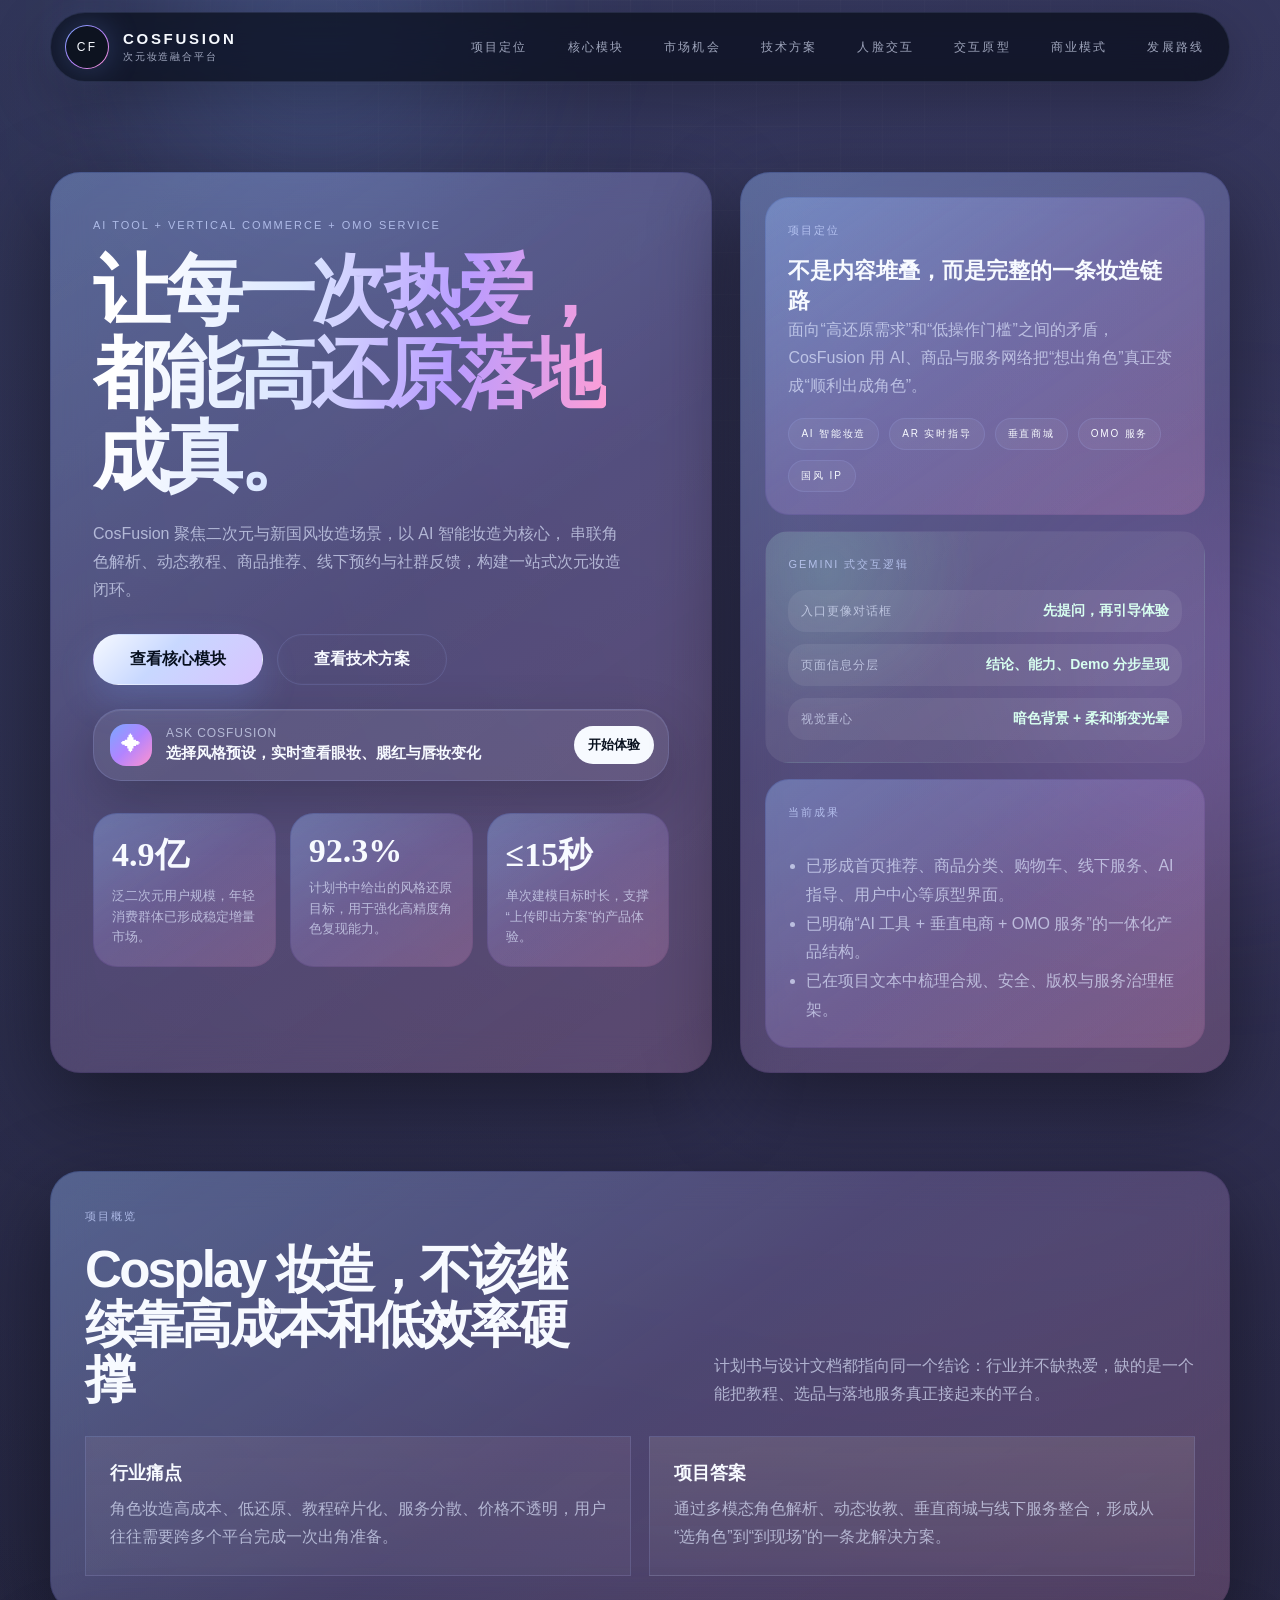
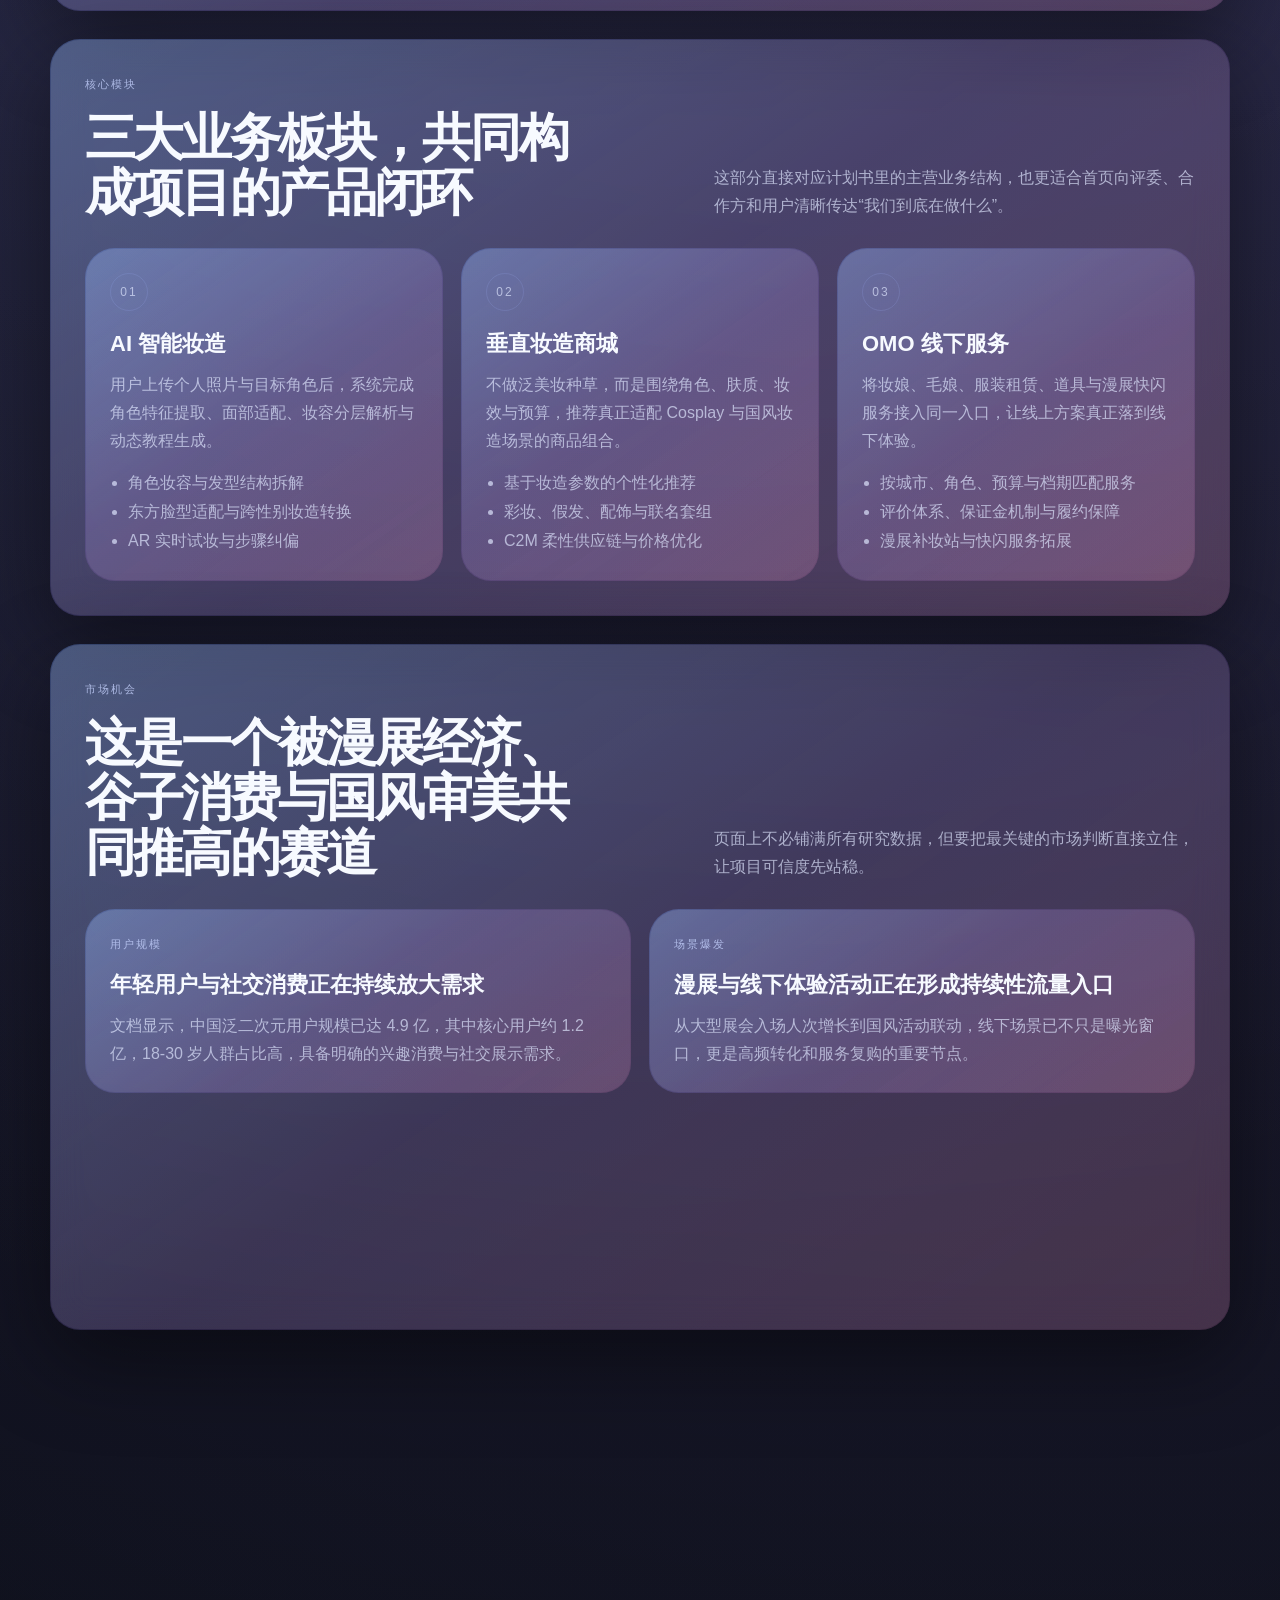
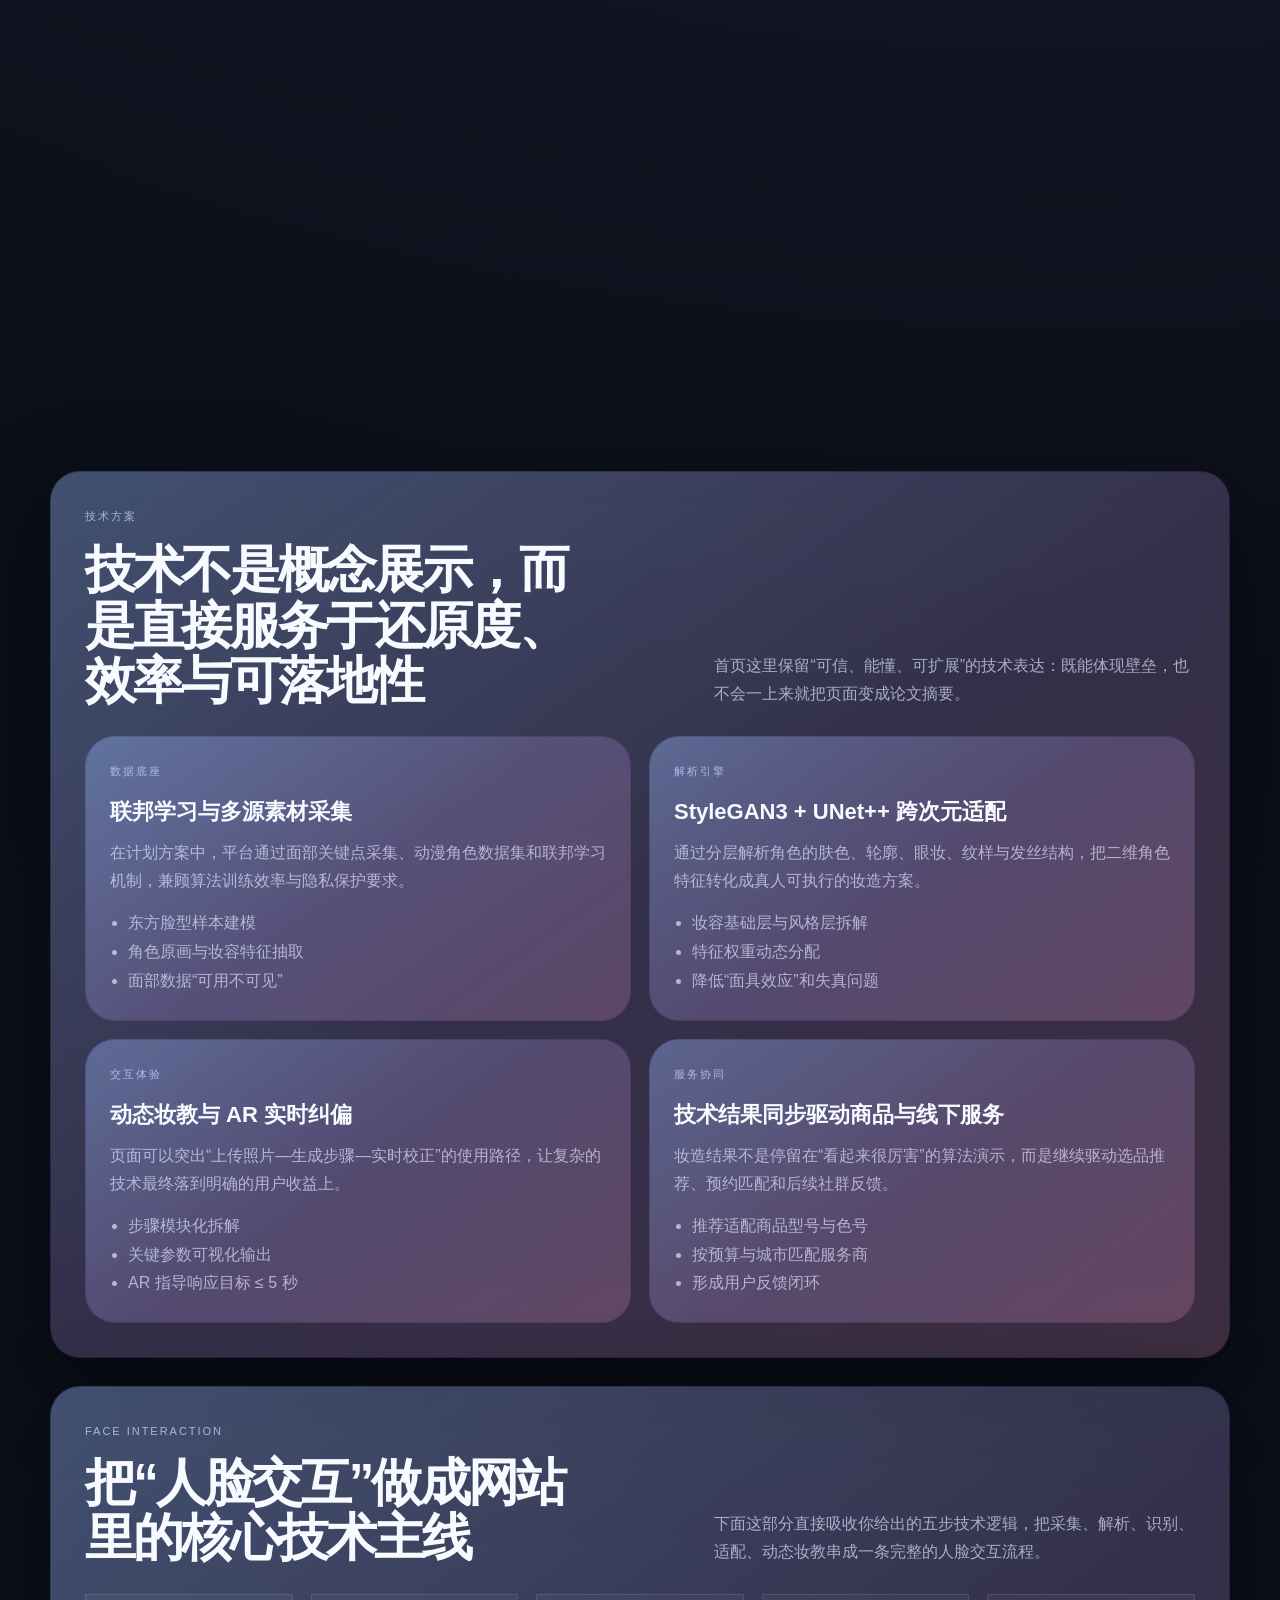
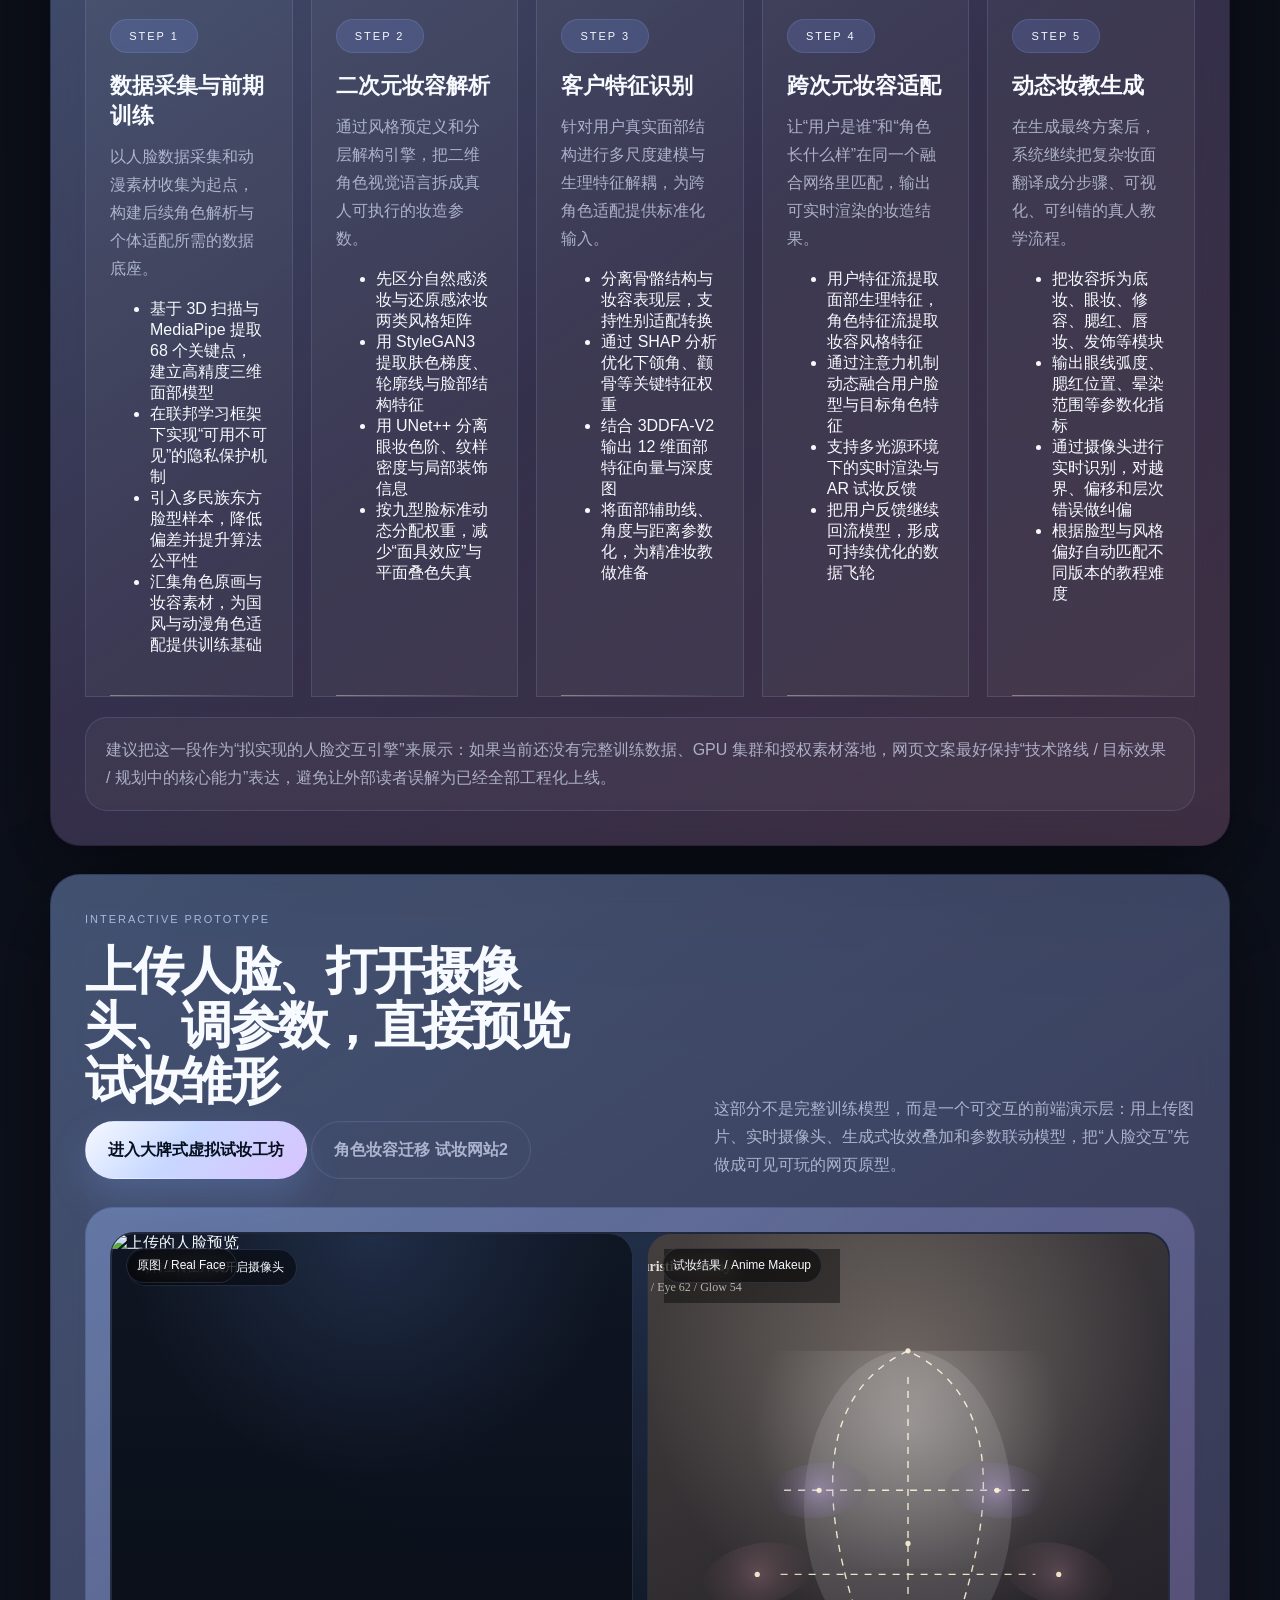
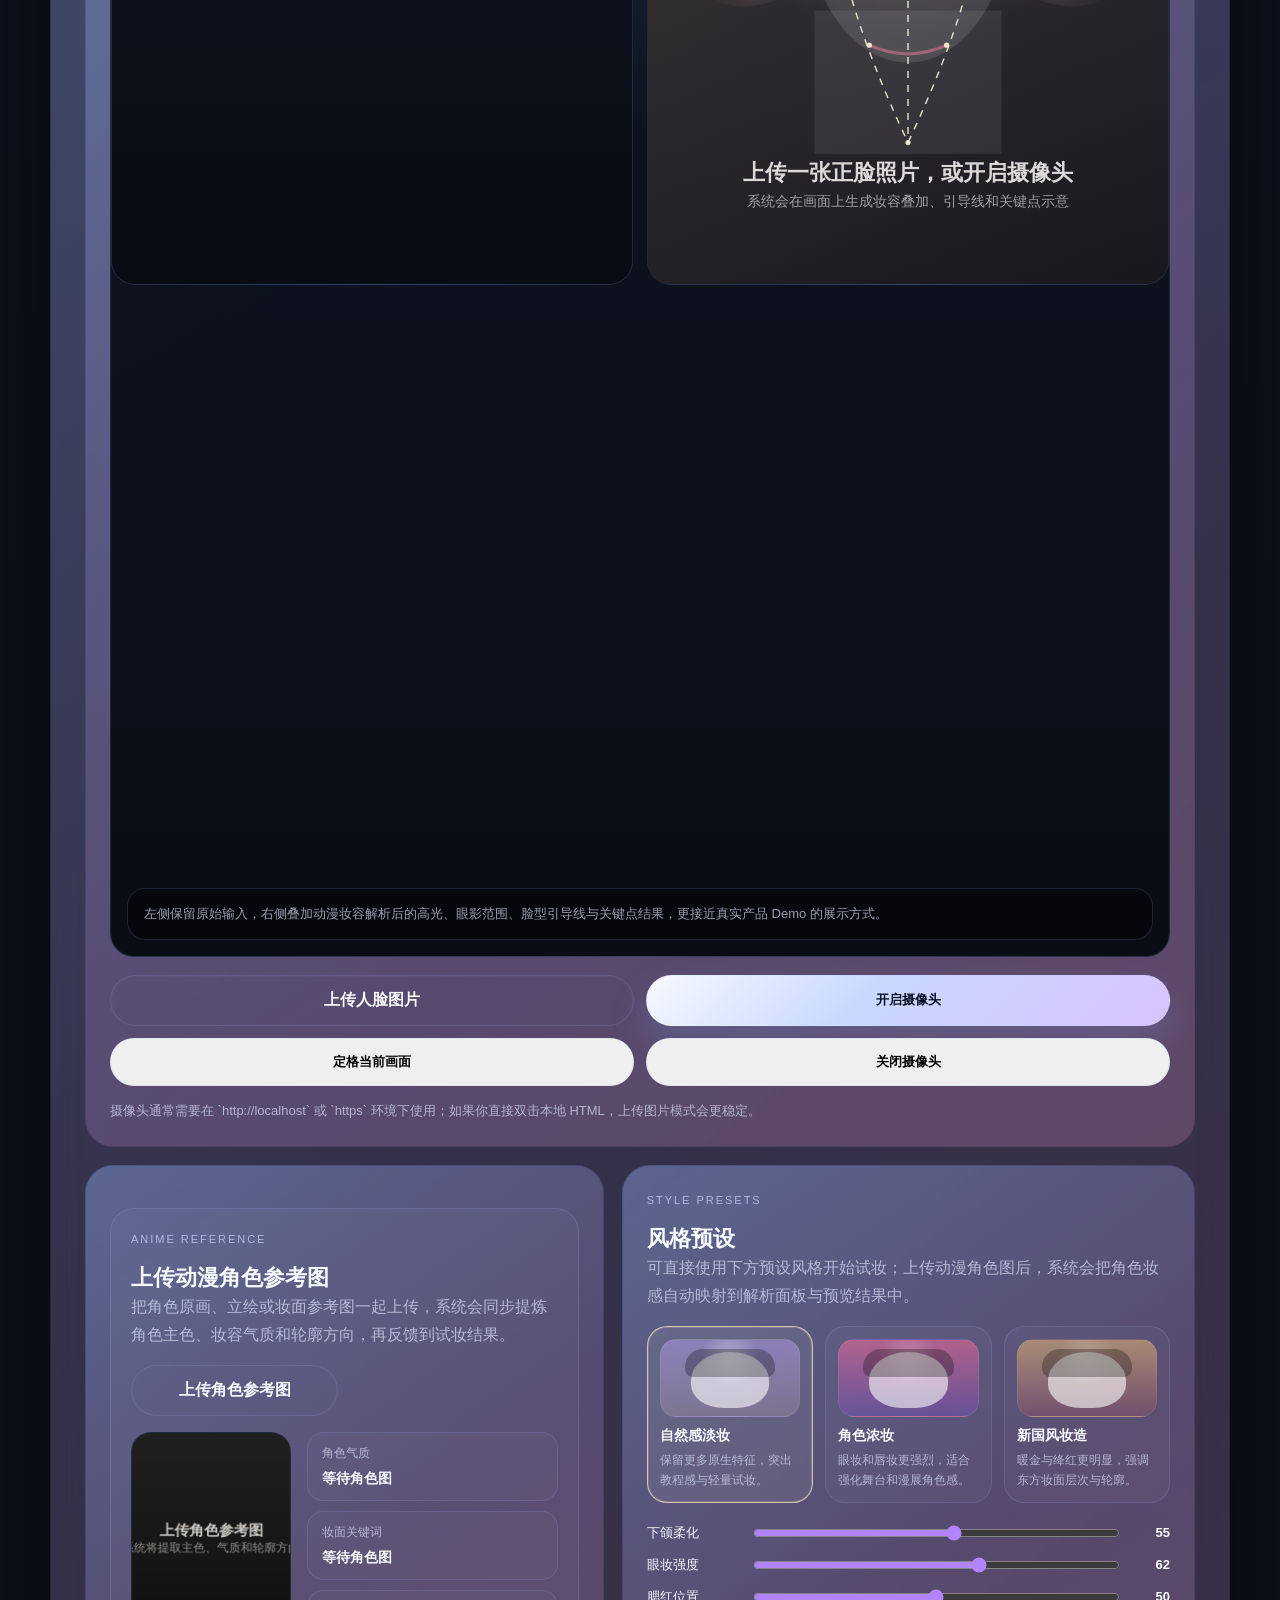
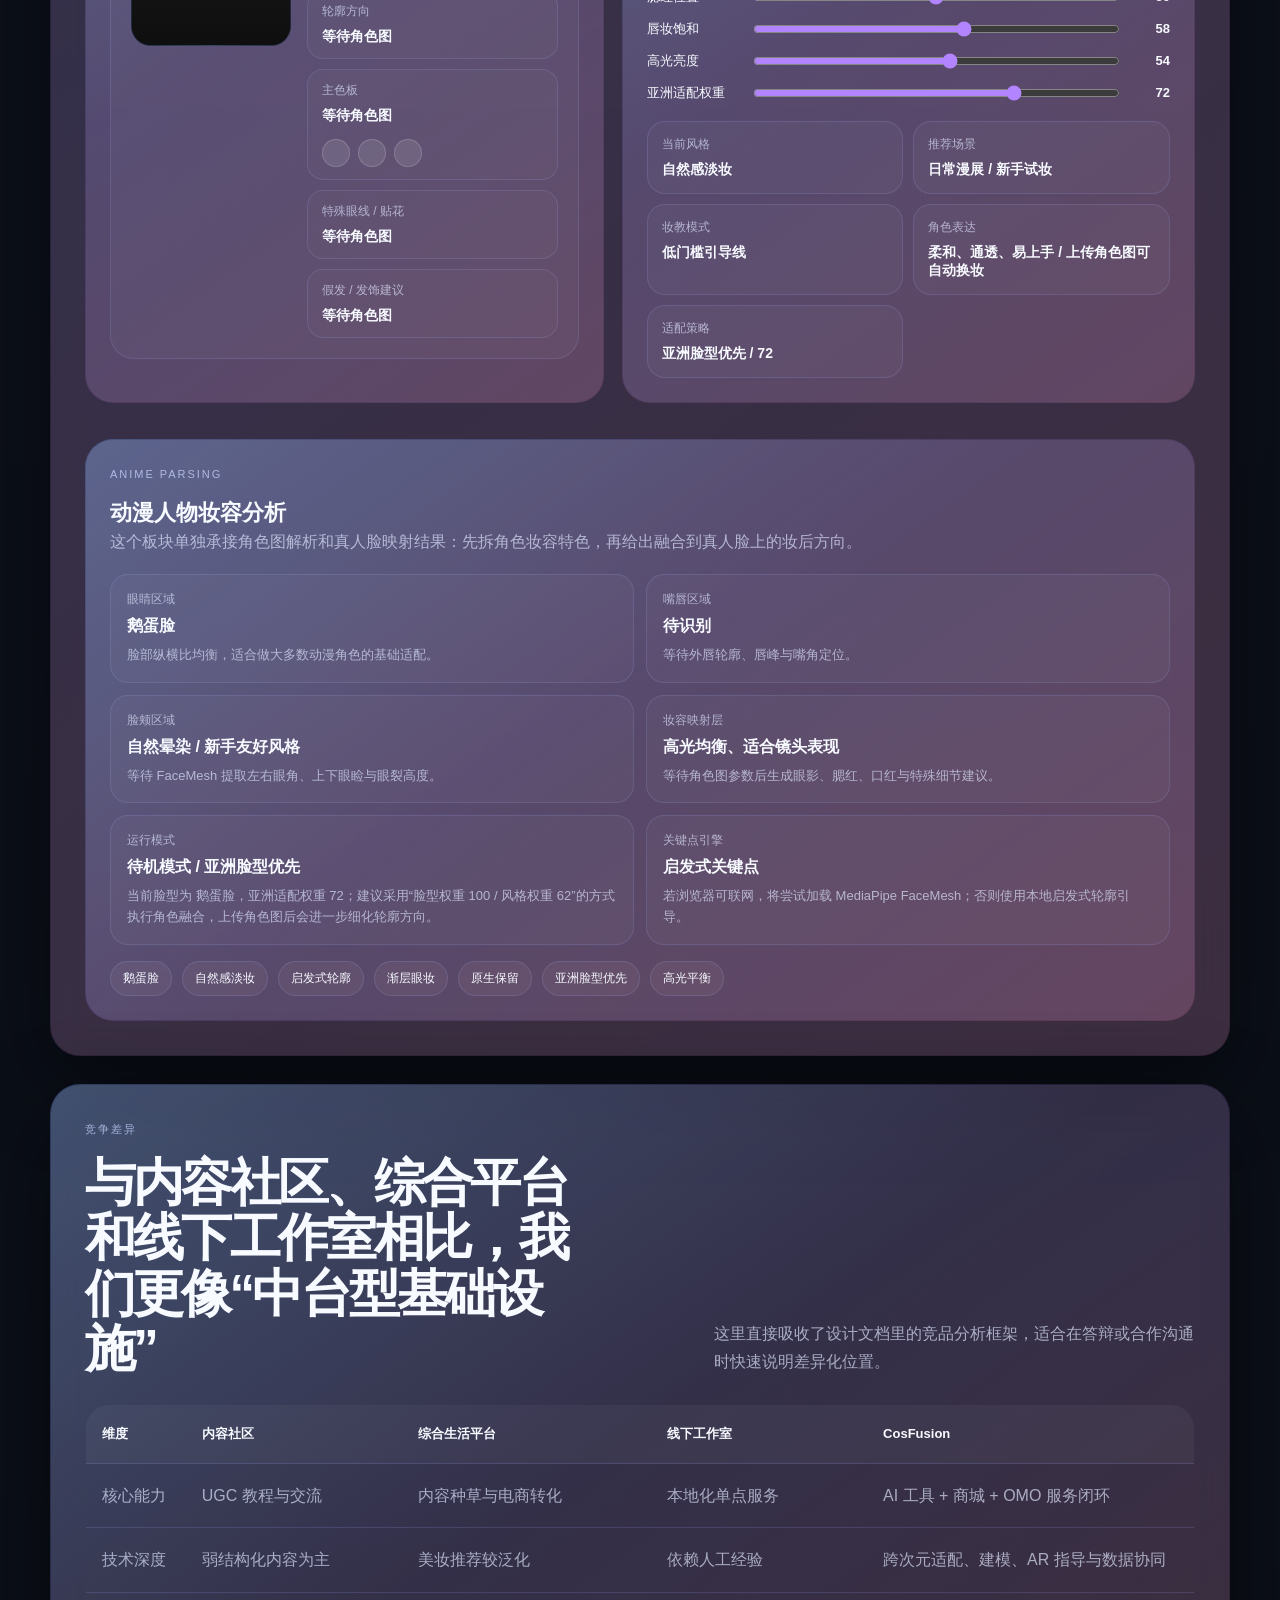
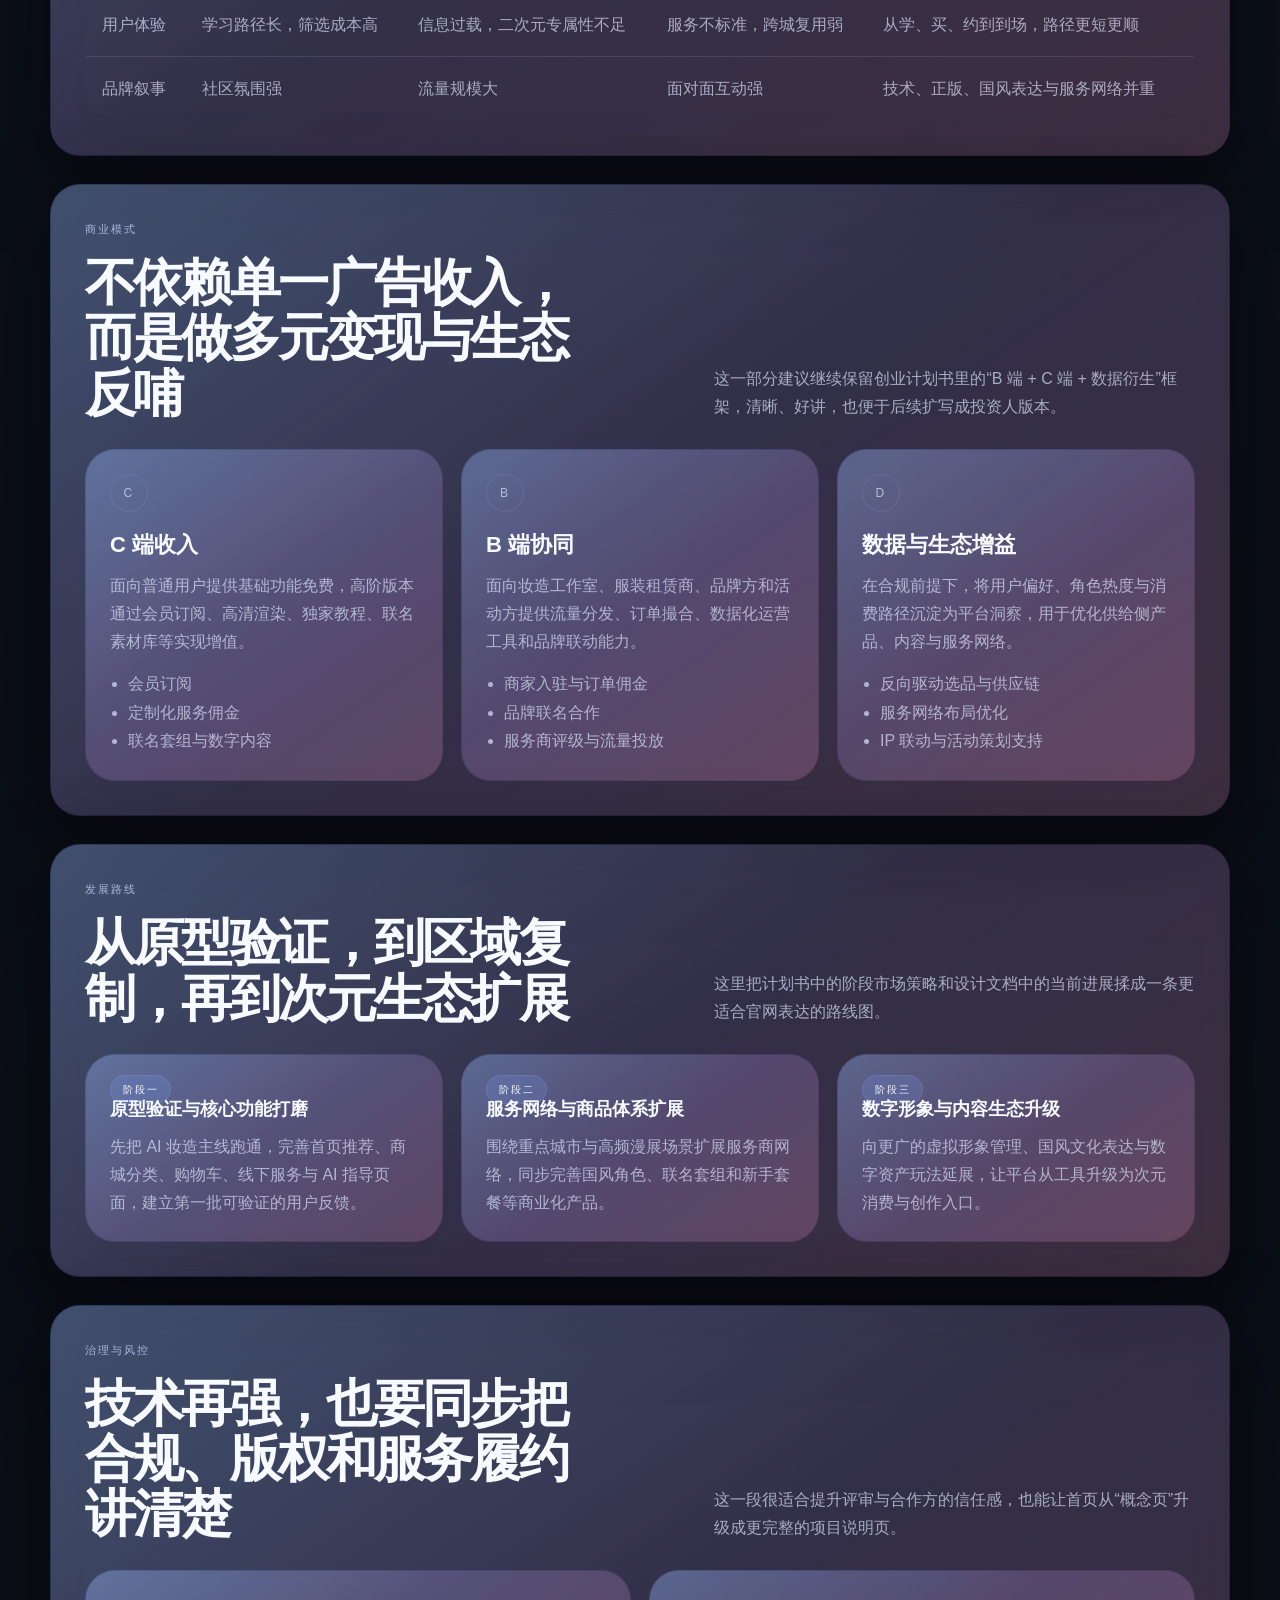
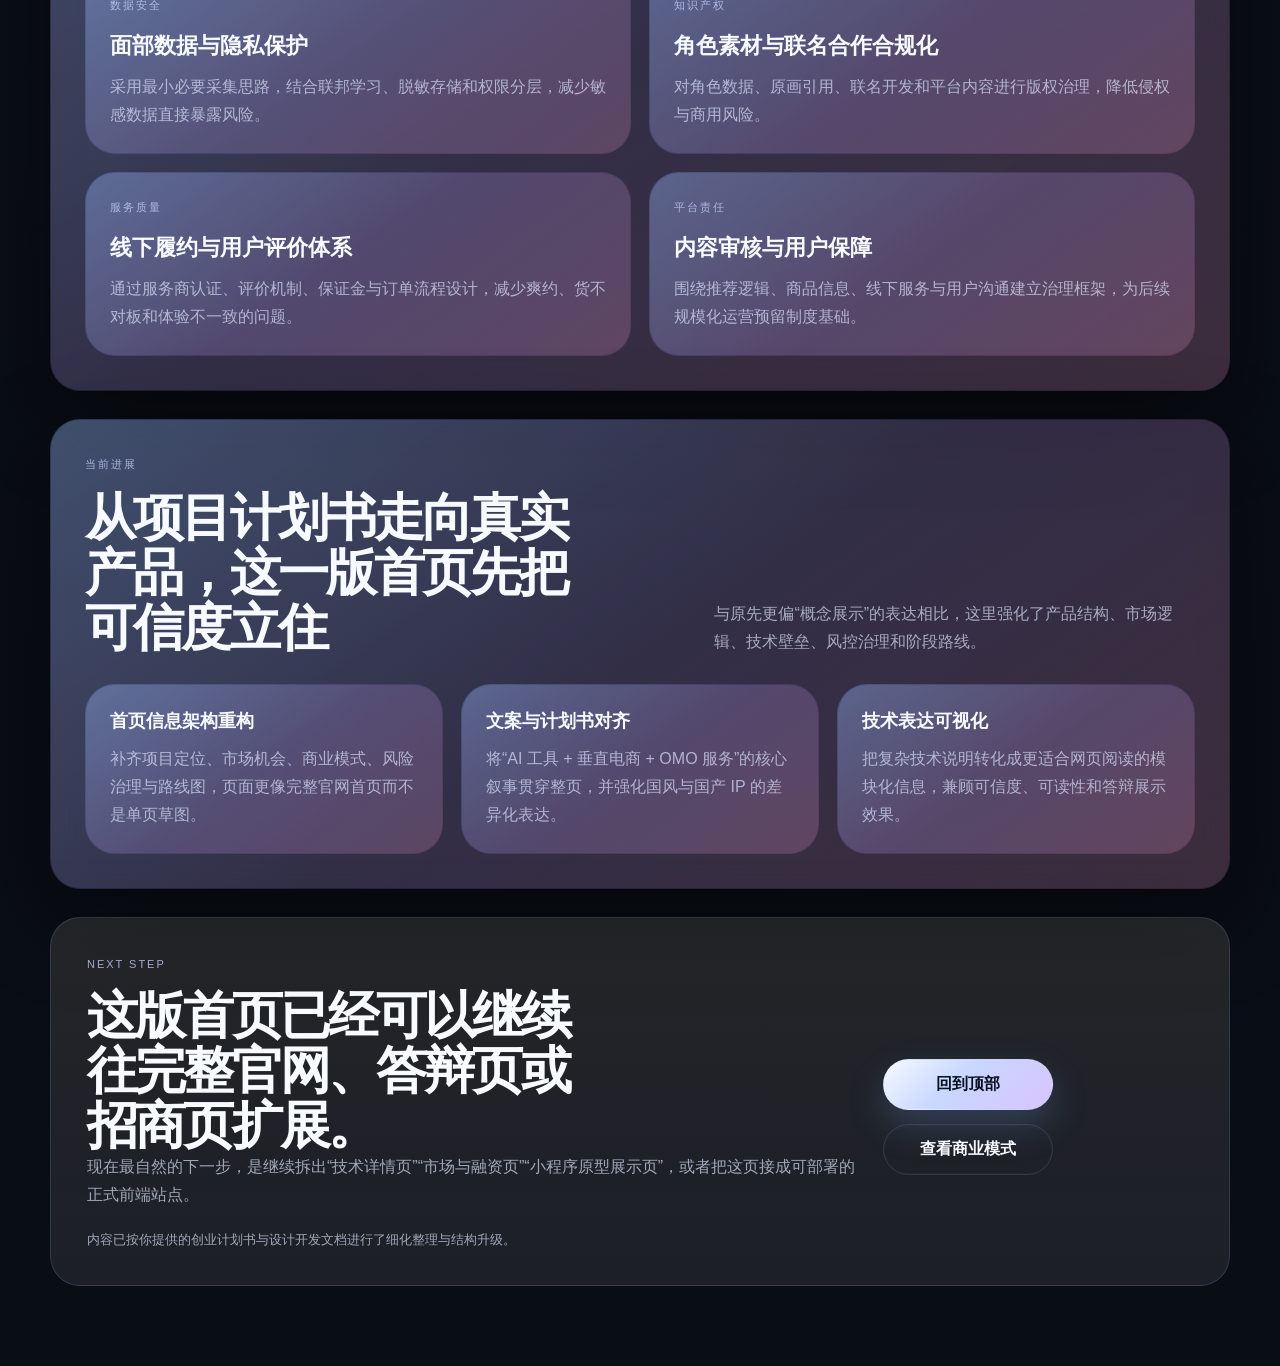
==== commit 375bc222: "Extract CSS/JS and keep only the public demo pages." ====
--- a/official.html
+++ b/official.html
@@ -9,1550 +9,7 @@
       name="description"
       content="CosFusion 以 AI 智能妆造为核心，串联垂直电商、OMO 线下服务与国风内容表达，打造面向二次元场景的一站式妆造平台。"
     />
-    <style>
-      :root {
-        --bg: #060606;
-        --bg-soft: #101010;
-        --panel: rgba(255, 255, 255, 0.06);
-        --panel-strong: rgba(255, 255, 255, 0.1);
-        --text: #f6f2eb;
-        --muted: rgba(246, 242, 235, 0.72);
-        --line: rgba(255, 255, 255, 0.12);
-        --accent: #f0dfc2;
-        --accent-soft: rgba(240, 223, 194, 0.16);
-        --danger: #f6c1c1;
-        --success: #d8f1d3;
-        --shadow: 0 30px 80px rgba(0, 0, 0, 0.42);
-      }
-
-      * {
-        box-sizing: border-box;
-      }
-
-      html {
-        scroll-behavior: smooth;
-      }
-
-      body {
-        margin: 0;
-        color: var(--text);
-        background:
-          radial-gradient(circle at top left, rgba(240, 223, 194, 0.1), transparent 24%),
-          radial-gradient(circle at right 10%, rgba(255, 255, 255, 0.08), transparent 20%),
-          linear-gradient(180deg, #050505 0%, #0d0d0d 100%);
-        font-family: "Segoe UI", "PingFang SC", "Microsoft YaHei", sans-serif;
-      }
-
-      a {
-        color: inherit;
-        text-decoration: none;
-      }
-
-      img {
-        max-width: 100%;
-        display: block;
-      }
-
-      .page-shell {
-        position: relative;
-        overflow: hidden;
-        min-height: 100vh;
-      }
-
-      .orb {
-        position: absolute;
-        border-radius: 999px;
-        filter: blur(90px);
-        pointer-events: none;
-      }
-
-      .orb--one {
-        top: -8rem;
-        left: 12%;
-        width: 20rem;
-        height: 20rem;
-        background: rgba(240, 223, 194, 0.12);
-      }
-
-      .orb--two {
-        top: 32rem;
-        right: -7rem;
-        width: 22rem;
-        height: 22rem;
-        background: rgba(255, 255, 255, 0.1);
-      }
-
-      .container {
-        width: min(1180px, calc(100vw - 32px));
-        margin: 0 auto;
-      }
-
-      .topbar {
-        display: flex;
-        align-items: center;
-        justify-content: space-between;
-        gap: 20px;
-        padding: 28px 0 20px;
-      }
-
-      .brand {
-        display: flex;
-        align-items: center;
-        gap: 14px;
-      }
-
-      .brand__mark {
-        display: grid;
-        place-items: center;
-        width: 44px;
-        height: 44px;
-        border-radius: 50%;
-        border: 1px solid var(--line);
-        background: rgba(255, 255, 255, 0.04);
-        letter-spacing: 0.18em;
-        font-size: 12px;
-      }
-
-      .brand strong,
-      .brand span,
-      .nav a,
-      .eyebrow,
-      .pill,
-      .mini-label {
-        text-transform: uppercase;
-        letter-spacing: 0.18em;
-      }
-
-      .brand strong {
-        display: block;
-        font-size: 15px;
-      }
-
-      .brand span {
-        display: block;
-        margin-top: 3px;
-        color: var(--muted);
-        font-size: 10px;
-      }
-
-      .nav {
-        display: flex;
-        flex-wrap: wrap;
-        gap: 18px;
-      }
-
-      .nav a {
-        color: var(--muted);
-        font-size: 12px;
-      }
-
-      .hero {
-        display: grid;
-        grid-template-columns: minmax(0, 1.15fr) minmax(320px, 0.85fr);
-        gap: 28px;
-        padding: 36px 0 70px;
-      }
-
-      .glass {
-        border: 1px solid var(--line);
-        background: var(--panel);
-        backdrop-filter: blur(18px);
-        box-shadow: var(--shadow);
-      }
-
-      .hero__copy,
-      .hero__side,
-      .section-card,
-      .module-card,
-      .market-card,
-      .target-card,
-      .tech-card,
-      .business-card,
-      .timeline-card,
-      .risk-card,
-      .progress-card,
-      .cta {
-        border-radius: 30px;
-      }
-
-      .hero__copy {
-        padding: 42px;
-      }
-
-      .hero__side {
-        padding: 24px;
-      }
-
-      .eyebrow,
-      .mini-label {
-        display: inline-block;
-        margin-bottom: 18px;
-        color: var(--muted);
-        font-size: 11px;
-      }
-
-      h1,
-      h2,
-      h3 {
-        margin: 0;
-      }
-
-      h1,
-      h2 {
-        font-family: Georgia, "Times New Roman", serif;
-        line-height: 1.08;
-      }
-
-      h1 {
-        max-width: 10.5ch;
-        font-size: clamp(44px, 6vw, 88px);
-      }
-
-      h2 {
-        font-size: clamp(32px, 4vw, 56px);
-      }
-
-      h3 {
-        font-size: 22px;
-      }
-
-      p {
-        margin: 0;
-        color: var(--muted);
-        line-height: 1.75;
-      }
-
-      .hero__copy p {
-        max-width: 60ch;
-        margin-top: 22px;
-        font-size: 16px;
-      }
-
-      .hero__actions,
-      .cta__actions {
-        display: flex;
-        flex-wrap: wrap;
-        gap: 14px;
-        margin-top: 30px;
-      }
-
-      .button {
-        display: inline-flex;
-        align-items: center;
-        justify-content: center;
-        min-width: 170px;
-        padding: 14px 22px;
-        border-radius: 999px;
-        border: 1px solid var(--line);
-        transition: transform 180ms ease, background 180ms ease, border 180ms ease;
-      }
-
-      .button:hover {
-        transform: translateY(-2px);
-      }
-
-      .button--primary {
-        background: var(--accent);
-        border-color: rgba(240, 223, 194, 0.8);
-        color: #111;
-      }
-
-      .hero__stats {
-        display: grid;
-        grid-template-columns: repeat(3, minmax(0, 1fr));
-        gap: 14px;
-        margin-top: 32px;
-      }
-
-      .metric {
-        padding: 18px;
-        border-radius: 24px;
-        border: 1px solid var(--line);
-        background: rgba(255, 255, 255, 0.04);
-      }
-
-      .metric strong {
-        display: block;
-        font-size: clamp(24px, 3vw, 34px);
-        font-family: Georgia, "Times New Roman", serif;
-      }
-
-      .metric span {
-        display: block;
-        margin-top: 8px;
-        color: var(--muted);
-        font-size: 13px;
-        line-height: 1.6;
-      }
-
-      .side-stack {
-        display: grid;
-        gap: 16px;
-      }
-
-      .panel {
-        padding: 22px;
-        border-radius: 24px;
-        border: 1px solid var(--line);
-        background: rgba(255, 255, 255, 0.04);
-      }
-
-      .panel ul,
-      .module-card ul,
-      .tech-card ul,
-      .business-card ul,
-      .risk-card ul {
-        margin: 14px 0 0;
-        padding-left: 18px;
-        color: var(--muted);
-        line-height: 1.8;
-      }
-
-      .pill-row {
-        display: flex;
-        flex-wrap: wrap;
-        gap: 10px;
-        margin-top: 18px;
-      }
-
-      .pill {
-        padding: 8px 12px;
-        border-radius: 999px;
-        border: 1px solid var(--line);
-        color: var(--text);
-        background: rgba(255, 255, 255, 0.05);
-        font-size: 10px;
-      }
-
-      main {
-        padding-bottom: 80px;
-      }
-
-      section {
-        margin-top: 28px;
-      }
-
-      .section-card {
-        padding: 34px;
-      }
-
-      .section-heading {
-        display: flex;
-        align-items: end;
-        justify-content: space-between;
-        gap: 24px;
-        margin-bottom: 28px;
-      }
-
-      .section-heading p {
-        max-width: 54ch;
-      }
-
-      .problem-grid,
-      .module-grid,
-      .market-grid,
-      .target-grid,
-      .tech-grid,
-      .business-grid,
-      .risk-grid,
-      .progress-grid {
-        display: grid;
-        gap: 18px;
-      }
-
-      .problem-grid {
-        grid-template-columns: repeat(2, minmax(0, 1fr));
-      }
-
-      .module-grid,
-      .business-grid,
-      .progress-grid {
-        grid-template-columns: repeat(3, minmax(0, 1fr));
-      }
-
-      .market-grid,
-      .target-grid,
-      .tech-grid,
-      .risk-grid {
-        grid-template-columns: repeat(2, minmax(0, 1fr));
-      }
-
-      .faceflow-grid {
-        display: grid;
-        grid-template-columns: repeat(5, minmax(0, 1fr));
-        gap: 18px;
-      }
-
-      .problem-item,
-      .module-card,
-      .market-card,
-      .target-card,
-      .tech-card,
-      .faceflow-card,
-      .business-card,
-      .timeline-card,
-      .risk-card,
-      .progress-card {
-        padding: 24px;
-        border: 1px solid var(--line);
-        background: rgba(255, 255, 255, 0.04);
-      }
-
-      .problem-item strong,
-      .progress-card strong,
-      .timeline-card strong {
-        display: block;
-        margin-bottom: 10px;
-        font-size: 18px;
-      }
-
-      .problem-item--alert {
-        background: linear-gradient(180deg, rgba(246, 193, 193, 0.08), rgba(255, 255, 255, 0.04));
-      }
-
-      .problem-item--accent {
-        background: linear-gradient(180deg, rgba(240, 223, 194, 0.12), rgba(255, 255, 255, 0.04));
-      }
-
-      .card-index {
-        display: inline-flex;
-        align-items: center;
-        justify-content: center;
-        width: 38px;
-        height: 38px;
-        margin-bottom: 18px;
-        border-radius: 50%;
-        border: 1px solid var(--line);
-        color: var(--muted);
-        font-size: 12px;
-        letter-spacing: 0.18em;
-      }
-
-      .module-card p,
-      .market-card p,
-      .target-card p,
-      .tech-card p,
-      .faceflow-card p,
-      .business-card p,
-      .risk-card p,
-      .timeline-card p,
-      .progress-card p {
-        margin-top: 12px;
-      }
-
-      .faceflow-card {
-        position: relative;
-        overflow: hidden;
-      }
-
-      .faceflow-card::after {
-        content: "";
-        position: absolute;
-        inset: auto 24px 0;
-        height: 1px;
-        background: linear-gradient(90deg, rgba(240, 223, 194, 0.45), transparent);
-      }
-
-      .faceflow-card__step {
-        display: inline-flex;
-        align-items: center;
-        justify-content: center;
-        min-width: 88px;
-        height: 34px;
-        margin-bottom: 18px;
-        padding: 0 12px;
-        border-radius: 999px;
-        border: 1px solid var(--line);
-        background: var(--accent-soft);
-        color: var(--text);
-        font-size: 11px;
-        letter-spacing: 0.18em;
-        text-transform: uppercase;
-      }
-
-      .section-note {
-        margin-top: 20px;
-        padding: 18px 20px;
-        border: 1px solid var(--line);
-        border-radius: 22px;
-        background: rgba(255, 255, 255, 0.04);
-        color: var(--muted);
-        line-height: 1.75;
-      }
-
-      .demo-grid {
-        display: grid;
-        gap: 18px;
-      }
-
-      .demo-shell,
-      .demo-controls,
-      .model-shell {
-        padding: 24px;
-        border: 1px solid var(--line);
-        border-radius: 28px;
-        background: rgba(255, 255, 255, 0.04);
-      }
-
-      .demo-stage {
-        position: relative;
-        overflow: hidden;
-        border-radius: 24px;
-        aspect-ratio: 4 / 5;
-        background:
-          radial-gradient(circle at top, rgba(240, 223, 194, 0.22), transparent 35%),
-          linear-gradient(180deg, #171717 0%, #0f0f0f 100%);
-        border: 1px solid var(--line);
-      }
-
-      .demo-canvas,
-      .demo-video,
-      .demo-image {
-        position: absolute;
-        inset: 0;
-        width: 100%;
-        height: 100%;
-        object-fit: cover;
-      }
-
-      .demo-stage__badge {
-        position: absolute;
-        top: 16px;
-        left: 16px;
-        z-index: 2;
-        padding: 9px 12px;
-        border-radius: 999px;
-        border: 1px solid var(--line);
-        background: rgba(0, 0, 0, 0.46);
-        color: var(--text);
-        font-size: 12px;
-        backdrop-filter: blur(12px);
-      }
-
-      .demo-stage__hint {
-        position: absolute;
-        inset: auto 16px 16px;
-        z-index: 2;
-        padding: 14px 16px;
-        border-radius: 18px;
-        border: 1px solid var(--line);
-        background: rgba(0, 0, 0, 0.42);
-        color: var(--muted);
-        font-size: 13px;
-        line-height: 1.65;
-      }
-
-      .compare-stage {
-        display: grid;
-        grid-template-columns: repeat(2, minmax(0, 1fr));
-        gap: 14px;
-      }
-
-      .compare-pane {
-        position: relative;
-        overflow: hidden;
-        border-radius: 24px;
-        aspect-ratio: 4 / 5;
-        border: 1px solid var(--line);
-        background:
-          radial-gradient(circle at top, rgba(240, 223, 194, 0.14), transparent 35%),
-          linear-gradient(180deg, #171717 0%, #0f0f0f 100%);
-      }
-
-      .compare-pane--after {
-        box-shadow: 0 0 0 1px rgba(240, 223, 194, 0.18) inset;
-      }
-
-      .compare-pane__label {
-        position: absolute;
-        top: 14px;
-        left: 14px;
-        z-index: 2;
-        padding: 8px 10px;
-        border-radius: 999px;
-        border: 1px solid var(--line);
-        background: rgba(0, 0, 0, 0.46);
-        font-size: 12px;
-        color: var(--text);
-        backdrop-filter: blur(12px);
-      }
-
-      .demo-actions {
-        display: grid;
-        grid-template-columns: repeat(2, minmax(0, 1fr));
-        gap: 12px;
-        margin-top: 18px;
-      }
-
-      .demo-button,
-      .upload-pill {
-        min-width: 0;
-        width: 100%;
-      }
-
-      .upload-pill {
-        display: inline-flex;
-        align-items: center;
-        justify-content: center;
-        padding: 14px 22px;
-        border-radius: 999px;
-        border: 1px solid var(--line);
-        cursor: pointer;
-        transition: transform 180ms ease, background 180ms ease;
-      }
-
-      .upload-pill:hover {
-        transform: translateY(-2px);
-      }
-
-      .upload-pill input {
-        display: none;
-      }
-
-      .demo-tip {
-        margin-top: 14px;
-        font-size: 13px;
-      }
-
-      .preset-grid {
-        display: grid;
-        grid-template-columns: repeat(3, minmax(0, 1fr));
-        gap: 12px;
-        margin-top: 16px;
-      }
-
-      .preset-card {
-        padding: 12px;
-        border: 1px solid var(--line);
-        border-radius: 20px;
-        background: rgba(255, 255, 255, 0.03);
-        color: var(--text);
-        cursor: pointer;
-        text-align: left;
-      }
-
-      .preset-card.is-active {
-        border-color: rgba(240, 223, 194, 0.8);
-        background: rgba(240, 223, 194, 0.08);
-        box-shadow: 0 0 0 1px rgba(240, 223, 194, 0.18) inset;
-      }
-
-      .preset-card strong,
-      .preset-card span {
-        display: block;
-      }
-
-      .preset-card strong {
-        margin-top: 10px;
-        font-size: 14px;
-      }
-
-      .preset-card span {
-        margin-top: 6px;
-        color: var(--muted);
-        font-size: 12px;
-        line-height: 1.6;
-      }
-
-      .preset-art {
-        position: relative;
-        overflow: hidden;
-        height: 78px;
-        border-radius: 16px;
-        border: 1px solid rgba(255, 255, 255, 0.08);
-      }
-
-      .preset-art::before,
-      .preset-art::after {
-        content: "";
-        position: absolute;
-      }
-
-      .preset-art::before {
-        inset: 12px 30px 8px;
-        border-radius: 50% 50% 42% 42%;
-        background: rgba(255, 255, 255, 0.6);
-      }
-
-      .preset-art::after {
-        left: 24px;
-        right: 24px;
-        top: 9px;
-        height: 28px;
-        border-radius: 18px 18px 8px 8px;
-        background: rgba(0, 0, 0, 0.28);
-      }
-
-      .preset-art--natural {
-        background:
-          radial-gradient(circle at 50% 24%, rgba(255, 255, 255, 0.35), transparent 32%),
-          linear-gradient(180deg, rgba(196, 169, 255, 0.42), rgba(255, 214, 214, 0.16));
-      }
-
-      .preset-art--glam {
-        background:
-          radial-gradient(circle at 50% 24%, rgba(255, 255, 255, 0.24), transparent 32%),
-          linear-gradient(180deg, rgba(255, 106, 156, 0.52), rgba(136, 72, 255, 0.22));
-      }
-
-      .preset-art--guofeng {
-        background:
-          radial-gradient(circle at 50% 24%, rgba(255, 255, 255, 0.2), transparent 32%),
-          linear-gradient(180deg, rgba(244, 195, 116, 0.5), rgba(214, 83, 83, 0.18));
-      }
-
-      .control-stack {
-        margin-top: 20px;
-      }
-
-      .control-group {
-        display: grid;
-        grid-template-columns: 92px minmax(0, 1fr) 40px;
-        align-items: center;
-        gap: 12px;
-      }
-
-      .control-group + .control-group {
-        margin-top: 12px;
-      }
-
-      .control-group label,
-      .control-group strong {
-        font-size: 13px;
-      }
-
-      .control-group strong {
-        text-align: right;
-        color: var(--text);
-        font-variant-numeric: tabular-nums;
-      }
-
-      .control-group input[type="range"] {
-        width: 100%;
-      }
-
-      .model-shell {
-        margin-top: 18px;
-      }
-
-      .model-viewport {
-        display: grid;
-        place-items: center;
-        min-height: 280px;
-        margin-top: 18px;
-        border-radius: 24px;
-        border: 1px solid var(--line);
-        background:
-          radial-gradient(circle at 50% 20%, rgba(240, 223, 194, 0.22), transparent 30%),
-          linear-gradient(180deg, rgba(255, 255, 255, 0.04), rgba(0, 0, 0, 0.1));
-        perspective: 900px;
-      }
-
-      .model-figure {
-        position: relative;
-        width: 220px;
-        height: 280px;
-        transform-style: preserve-3d;
-        transition: transform 180ms ease;
-      }
-
-      .model-face {
-        --accent-color: #ef8ca4;
-        --accent-soft-color: rgba(239, 140, 164, 0.2);
-        --eye-color: #caa7ff;
-        --jaw-scale: 1;
-        --eye-scale: 1;
-        --blush-pos: 58%;
-        --lip-alpha: 0.7;
-        --glow-strength: 0.52;
-        position: absolute;
-        inset: 20px 34px 0;
-        border-radius: 48% 48% 44% 44% / 42% 42% 50% 50%;
-        background:
-          radial-gradient(circle at 50% 20%, rgba(255, 255, 255, 0.4), transparent calc(16% + var(--glow-strength) * 18%)),
-          linear-gradient(180deg, #f5dbc8 0%, #ebc9b2 100%);
-        box-shadow: 0 30px 40px rgba(0, 0, 0, 0.22);
-        transform: scaleX(var(--jaw-scale));
-      }
-
-      .model-hair {
-        position: absolute;
-        inset: -8px -10px auto;
-        height: 96px;
-        border-radius: 50% 50% 26% 26%;
-        background: linear-gradient(180deg, rgba(0, 0, 0, 0.94), rgba(33, 33, 33, 0.86));
-      }
-
-      .model-highlight {
-        position: absolute;
-        left: 50%;
-        top: 26px;
-        width: 60px;
-        height: 18px;
-        border-radius: 999px;
-        transform: translateX(-50%);
-        background: rgba(255, 255, 255, calc(0.18 + var(--glow-strength) * 0.28));
-        filter: blur(4px);
-      }
-
-      .model-eye,
-      .model-blush {
-        position: absolute;
-      }
-
-      .model-eye {
-        top: 94px;
-        width: 38px;
-        height: 12px;
-        border-radius: 999px;
-        background: var(--eye-color);
-        transform: scaleY(var(--eye-scale));
-        box-shadow: 0 0 16px rgba(202, 167, 255, 0.32);
-      }
-
-      .model-eye--left {
-        left: 40px;
-      }
-
-      .model-eye--right {
-        right: 40px;
-      }
-
-      .model-blush {
-        top: var(--blush-pos);
-        width: 44px;
-        height: 22px;
-        border-radius: 999px;
-        background: var(--accent-soft-color);
-        filter: blur(6px);
-      }
-
-      .model-blush--left {
-        left: 24px;
-      }
-
-      .model-blush--right {
-        right: 24px;
-      }
-
-      .model-nose {
-        position: absolute;
-        left: 50%;
-        top: 108px;
-        width: 4px;
-        height: 38px;
-        border-radius: 999px;
-        transform: translateX(-50%);
-        background: rgba(130, 90, 78, 0.24);
-      }
-
-      .model-lips {
-        position: absolute;
-        left: 50%;
-        bottom: 42px;
-        width: 54px;
-        height: 16px;
-        transform: translateX(-50%);
-        border-radius: 999px;
-        background: rgba(239, 140, 164, var(--lip-alpha));
-        box-shadow: 0 0 16px rgba(239, 140, 164, 0.18);
-      }
-
-      .model-gridline {
-        position: absolute;
-        left: 50%;
-        top: 34px;
-        bottom: 24px;
-        width: 1px;
-        transform: translateX(-50%);
-        background: rgba(255, 255, 255, 0.18);
-      }
-
-      .model-gridline::before,
-      .model-gridline::after {
-        content: "";
-        position: absolute;
-        left: -54px;
-        width: 108px;
-        height: 1px;
-        background: rgba(255, 255, 255, 0.16);
-      }
-
-      .model-gridline::before {
-        top: 58px;
-      }
-
-      .model-gridline::after {
-        top: 106px;
-      }
-
-      .readout-grid {
-        display: grid;
-        grid-template-columns: repeat(2, minmax(0, 1fr));
-        gap: 10px;
-        margin-top: 18px;
-      }
-
-      .control-panels {
-        display: grid;
-        grid-template-columns: minmax(320px, 0.95fr) minmax(320px, 1.05fr);
-        gap: 18px;
-      }
-
-      .readout {
-        padding: 14px;
-        border-radius: 18px;
-        border: 1px solid var(--line);
-        background: rgba(255, 255, 255, 0.03);
-      }
-
-      .readout span,
-      .readout strong {
-        display: block;
-      }
-
-      .readout span {
-        color: var(--muted);
-        font-size: 12px;
-      }
-
-      .readout strong {
-        margin-top: 8px;
-        font-size: 14px;
-      }
-
-      .analysis-shell {
-        margin-top: 18px;
-        padding: 24px;
-        border-radius: 28px;
-        border: 1px solid var(--line);
-        background: rgba(255, 255, 255, 0.04);
-      }
-
-      .analysis-grid {
-        display: grid;
-        grid-template-columns: repeat(2, minmax(0, 1fr));
-        gap: 12px;
-        margin-top: 18px;
-      }
-
-      .analysis-card {
-        padding: 16px;
-        border-radius: 18px;
-        border: 1px solid var(--line);
-        background: rgba(255, 255, 255, 0.03);
-      }
-
-      .analysis-card span,
-      .analysis-card strong,
-      .analysis-card em {
-        display: block;
-        font-style: normal;
-      }
-
-      .analysis-card span {
-        color: var(--muted);
-        font-size: 12px;
-      }
-
-      .analysis-card strong {
-        margin-top: 8px;
-        font-size: 16px;
-      }
-
-      .analysis-card em {
-        margin-top: 8px;
-        color: var(--muted);
-        font-size: 13px;
-        line-height: 1.6;
-      }
-
-      .analysis-tags {
-        display: flex;
-        flex-wrap: wrap;
-        gap: 10px;
-        margin-top: 16px;
-      }
-
-      .analysis-tag {
-        padding: 8px 12px;
-        border-radius: 999px;
-        border: 1px solid var(--line);
-        background: rgba(240, 223, 194, 0.06);
-        color: var(--text);
-        font-size: 12px;
-      }
-
-      .reference-shell {
-        margin-top: 18px;
-        padding: 20px;
-        border-radius: 24px;
-        border: 1px solid var(--line);
-        background: rgba(255, 255, 255, 0.03);
-      }
-
-      .reference-grid {
-        display: grid;
-        grid-template-columns: 160px minmax(0, 1fr);
-        gap: 16px;
-        margin-top: 16px;
-      }
-
-      .reference-preview {
-        position: relative;
-        overflow: hidden;
-        border-radius: 20px;
-        border: 1px solid var(--line);
-        background:
-          radial-gradient(circle at top, rgba(240, 223, 194, 0.16), transparent 35%),
-          linear-gradient(180deg, #1a1a1a 0%, #0d0d0d 100%);
-        aspect-ratio: 3 / 4;
-      }
-
-      .reference-preview canvas {
-        width: 100%;
-        height: 100%;
-        display: block;
-      }
-
-      .reference-list {
-        display: grid;
-        gap: 10px;
-      }
-
-      .reference-item {
-        padding: 12px 14px;
-        border-radius: 16px;
-        border: 1px solid var(--line);
-        background: rgba(255, 255, 255, 0.025);
-      }
-
-      .reference-item span,
-      .reference-item strong {
-        display: block;
-      }
-
-      .reference-item span {
-        color: var(--muted);
-        font-size: 12px;
-      }
-
-      .reference-item strong {
-        margin-top: 8px;
-        font-size: 14px;
-      }
-
-      .swatch-row {
-        display: flex;
-        gap: 8px;
-        margin-top: 14px;
-      }
-
-      .swatch {
-        width: 28px;
-        height: 28px;
-        border-radius: 50%;
-        border: 1px solid rgba(255, 255, 255, 0.16);
-        background: rgba(255, 255, 255, 0.1);
-      }
-
-      .comparison {
-        overflow: hidden;
-      }
-
-      .comparison-table {
-        width: 100%;
-        border-collapse: collapse;
-        overflow: hidden;
-        border-radius: 24px;
-        border: 1px solid var(--line);
-      }
-
-      .comparison-table th,
-      .comparison-table td {
-        padding: 18px 16px;
-        border-bottom: 1px solid var(--line);
-        text-align: left;
-        vertical-align: top;
-        color: var(--muted);
-        line-height: 1.7;
-      }
-
-      .comparison-table th {
-        color: var(--text);
-        font-size: 13px;
-        background: rgba(255, 255, 255, 0.04);
-      }
-
-      .comparison-table tr:last-child td {
-        border-bottom: none;
-      }
-
-      .timeline {
-        display: grid;
-        grid-template-columns: repeat(3, minmax(0, 1fr));
-        gap: 18px;
-      }
-
-      .timeline-card {
-        position: relative;
-      }
-
-      .timeline-card::before {
-        content: "";
-        position: absolute;
-        inset: 0 auto auto 24px;
-        width: 1px;
-        height: calc(100% - 48px);
-        background: linear-gradient(180deg, rgba(240, 223, 194, 0.5), transparent);
-      }
-
-      .timeline-card .pill {
-        margin-bottom: 18px;
-        background: var(--accent-soft);
-      }
-
-      .cta {
-        display: flex;
-        align-items: center;
-        justify-content: space-between;
-        gap: 24px;
-        padding: 36px;
-        border: 1px solid var(--line);
-        background:
-          linear-gradient(180deg, rgba(240, 223, 194, 0.08), rgba(255, 255, 255, 0.04)),
-          rgba(255, 255, 255, 0.04);
-      }
-
-      .footer-note {
-        margin-top: 22px;
-        color: var(--muted);
-        font-size: 13px;
-      }
-
-      @media (max-width: 980px) {
-        .hero,
-        .timeline,
-        .module-grid,
-        .business-grid,
-        .progress-grid,
-        .faceflow-grid,
-        .market-grid,
-        .target-grid,
-        .tech-grid,
-        .risk-grid,
-        .problem-grid {
-          grid-template-columns: 1fr;
-        }
-
-        .section-heading,
-        .cta,
-        .topbar {
-          align-items: start;
-          flex-direction: column;
-        }
-
-        .hero__stats {
-          grid-template-columns: 1fr;
-        }
-
-        .comparison {
-          overflow-x: auto;
-        }
-
-        .comparison-table {
-          min-width: 760px;
-        }
-
-        .preset-grid,
-        .demo-actions,
-        .readout-grid,
-        .analysis-grid,
-        .compare-stage,
-        .reference-grid,
-        .control-panels {
-          grid-template-columns: 1fr;
-        }
-      }
-
-      @media (max-width: 640px) {
-        .container {
-          width: min(100vw - 20px, 1180px);
-        }
-
-        .hero__copy,
-        .hero__side,
-        .section-card,
-        .cta {
-          padding: 24px;
-          border-radius: 24px;
-        }
-
-        .button {
-          width: 100%;
-        }
-      }
-
-      /* Gemini-inspired polish layer: minimal dark UI, soft gradients, command-style entry. */
-      body.gemini-inspired {
-        --bg: #0b0f19;
-        --bg-soft: #101522;
-        --panel: rgba(18, 23, 36, 0.72);
-        --panel-strong: rgba(31, 38, 58, 0.78);
-        --text: #f7faff;
-        --muted: rgba(224, 231, 255, 0.68);
-        --line: rgba(164, 180, 255, 0.16);
-        --accent: #d7e2ff;
-        --accent-soft: rgba(125, 156, 255, 0.18);
-        --gemini-blue: #7aa7ff;
-        --gemini-purple: #b284ff;
-        --gemini-pink: #ff92cf;
-        --gemini-green: #7fe7c4;
-        --shadow: 0 28px 90px rgba(0, 0, 0, 0.46);
-        background:
-          radial-gradient(circle at 18% -10%, rgba(122, 167, 255, 0.26), transparent 30%),
-          radial-gradient(circle at 84% 4%, rgba(178, 132, 255, 0.22), transparent 28%),
-          linear-gradient(180deg, #080b12 0%, #0d111c 48%, #090d14 100%);
-      }
-
-      body.gemini-inspired::before {
-        content: "";
-        position: fixed;
-        inset: 0;
-        pointer-events: none;
-        z-index: 0;
-        background-image:
-          linear-gradient(rgba(255,255,255,0.025) 1px, transparent 1px),
-          linear-gradient(90deg, rgba(255,255,255,0.025) 1px, transparent 1px);
-        background-size: 42px 42px;
-        mask-image: radial-gradient(circle at 50% 0%, black, transparent 68%);
-      }
-
-      .scroll-progress {
-        position: fixed;
-        top: 0;
-        left: 0;
-        z-index: 50;
-        width: 0%;
-        height: 3px;
-        background: linear-gradient(90deg, var(--gemini-blue), var(--gemini-purple), var(--gemini-pink));
-        box-shadow: 0 0 24px rgba(122, 167, 255, 0.55);
-      }
-
-      .page-shell {
-        isolation: isolate;
-      }
-
-      .orb--one {
-        background: rgba(122, 167, 255, 0.22);
-      }
-
-      .orb--two {
-        background: rgba(178, 132, 255, 0.18);
-      }
-
-      .topbar {
-        position: sticky;
-        top: 12px;
-        z-index: 20;
-        width: min(1180px, calc(100vw - 32px));
-        margin-top: 10px;
-        padding: 12px 14px;
-        border: 1px solid rgba(164, 180, 255, 0.13);
-        border-radius: 999px;
-        background: rgba(8, 12, 20, 0.72);
-        backdrop-filter: blur(22px) saturate(140%);
-        box-shadow: 0 18px 60px rgba(0, 0, 0, 0.28);
-      }
-
-      .brand__mark {
-        border: 0;
-        background:
-          linear-gradient(#0d1320, #0d1320) padding-box,
-          linear-gradient(135deg, var(--gemini-blue), var(--gemini-purple), var(--gemini-pink)) border-box;
-        border: 1px solid transparent;
-        box-shadow: 0 0 32px rgba(122, 167, 255, 0.26);
-      }
-
-      .nav a {
-        position: relative;
-        padding: 9px 11px;
-        border-radius: 999px;
-        transition: color 180ms ease, background 180ms ease, transform 180ms ease;
-      }
-
-      .nav a:hover,
-      .nav a.is-active {
-        color: var(--text);
-        background: rgba(255, 255, 255, 0.08);
-        transform: translateY(-1px);
-      }
-
-      .hero {
-        align-items: stretch;
-        padding-top: 64px;
-      }
-
-      .glass,
-      .metric,
-      .panel,
-      .module-card,
-      .market-card,
-      .target-card,
-      .tech-card,
-      .business-card,
-      .timeline-card,
-      .risk-card,
-      .progress-card,
-      .demo-shell,
-      .demo-controls,
-      .analysis-shell {
-        position: relative;
-        overflow: hidden;
-        background:
-          linear-gradient(145deg, rgba(255, 255, 255, 0.095), rgba(255, 255, 255, 0.035)) padding-box,
-          linear-gradient(145deg, rgba(122, 167, 255, 0.32), rgba(178, 132, 255, 0.16), rgba(255, 146, 207, 0.18)) border-box;
-        border: 1px solid transparent;
-      }
-
-      .glass::before,
-      .metric::before,
-      .panel::before,
-      .module-card::before,
-      .market-card::before,
-      .target-card::before,
-      .tech-card::before,
-      .business-card::before,
-      .timeline-card::before,
-      .risk-card::before,
-      .progress-card::before,
-      .demo-shell::before,
-      .demo-controls::before,
-      .analysis-shell::before {
-        content: "";
-        position: absolute;
-        inset: 0;
-        pointer-events: none;
-        background: radial-gradient(circle at var(--mx, 18%) var(--my, 12%), rgba(122, 167, 255, 0.16), transparent 32%);
-        opacity: 0;
-        transition: opacity 220ms ease;
-      }
-
-      .glass:hover::before,
-      .metric:hover::before,
-      .panel:hover::before,
-      .module-card:hover::before,
-      .market-card:hover::before,
-      .target-card:hover::before,
-      .tech-card:hover::before,
-      .business-card:hover::before,
-      .timeline-card:hover::before,
-      .risk-card:hover::before,
-      .progress-card:hover::before,
-      .demo-shell:hover::before,
-      .demo-controls:hover::before,
-      .analysis-shell:hover::before {
-        opacity: 1;
-      }
-
-      h1,
-      h2 {
-        font-family: "Inter", "Segoe UI", "PingFang SC", "Microsoft YaHei", sans-serif;
-        letter-spacing: -0.055em;
-      }
-
-      h1 {
-        max-width: 12ch;
-        background: linear-gradient(100deg, #ffffff 8%, #dbe7ff 38%, #b99cff 68%, #ff9ed5 98%);
-        -webkit-background-clip: text;
-        background-clip: text;
-        color: transparent;
-      }
-
-      h2 {
-        max-width: 18ch;
-      }
-
-      .eyebrow,
-      .mini-label {
-        color: rgba(199, 212, 255, 0.78);
-      }
-
-      .button,
-      .upload-pill {
-        font-weight: 700;
-        box-shadow: inset 0 0 0 1px rgba(255,255,255,0.02);
-      }
-
-      .button--primary {
-        color: #07101f;
-        border-color: transparent;
-        background: linear-gradient(135deg, #f6f9ff, #c8d8ff 42%, #d8c3ff 100%);
-        box-shadow: 0 16px 36px rgba(122, 167, 255, 0.22);
-      }
-
-      .button:hover,
-      .upload-pill:hover,
-      .preset-card:hover {
-        transform: translateY(-3px);
-      }
-
-      .gemini-prompt {
-        display: grid;
-        grid-template-columns: auto minmax(0, 1fr) auto;
-        align-items: center;
-        gap: 14px;
-        margin-top: 24px;
-        padding: 14px 14px 14px 16px;
-        border: 1px solid rgba(164, 180, 255, 0.18);
-        border-radius: 28px;
-        background: rgba(255, 255, 255, 0.075);
-        box-shadow: inset 0 1px 0 rgba(255,255,255,0.08), 0 20px 55px rgba(0,0,0,0.2);
-      }
-
-      .gemini-prompt__spark {
-        display: grid;
-        place-items: center;
-        width: 42px;
-        height: 42px;
-        border-radius: 16px;
-        background: linear-gradient(135deg, var(--gemini-blue), var(--gemini-purple), var(--gemini-pink));
-        color: white;
-        font-size: 20px;
-      }
-
-      .gemini-prompt span,
-      .gemini-insight span {
-        display: block;
-        color: var(--muted);
-        font-size: 12px;
-        letter-spacing: 0.08em;
-        text-transform: uppercase;
-      }
-
-      .gemini-prompt strong {
-        display: block;
-        margin-top: 4px;
-        overflow: hidden;
-        color: var(--text);
-        font-size: 15px;
-        text-overflow: ellipsis;
-        white-space: nowrap;
-      }
-
-      .gemini-prompt a {
-        padding: 10px 14px;
-        border-radius: 999px;
-        color: #08101e;
-        font-size: 13px;
-        font-weight: 800;
-        background: #f7faff;
-      }
-
-      .metric,
-      .panel,
-      .module-card,
-      .market-card,
-      .target-card,
-      .tech-card,
-      .business-card,
-      .timeline-card,
-      .risk-card,
-      .progress-card,
-      .preset-card,
-      .analysis-card,
-      .readout,
-      .reference-item {
-        transition: transform 220ms ease, border-color 220ms ease, background 220ms ease, box-shadow 220ms ease;
-      }
-
-      .metric:hover,
-      .panel:hover,
-      .module-card:hover,
-      .market-card:hover,
-      .target-card:hover,
-      .tech-card:hover,
-      .business-card:hover,
-      .timeline-card:hover,
-      .risk-card:hover,
-      .progress-card:hover,
-      .analysis-card:hover,
-      .readout:hover,
-      .reference-item:hover {
-        border-color: rgba(195, 210, 255, 0.34);
-        box-shadow: 0 18px 48px rgba(0, 0, 0, 0.22);
-        transform: translateY(-4px);
-      }
-
-      .insight-panel {
-        background:
-          radial-gradient(circle at 14% 18%, rgba(127, 231, 196, 0.18), transparent 35%),
-          linear-gradient(145deg, rgba(255,255,255,0.1), rgba(255,255,255,0.04));
-      }
-
-      .gemini-insight {
-        display: grid;
-        gap: 12px;
-      }
-
-      .gemini-insight__bar {
-        display: grid;
-        grid-template-columns: 1fr auto;
-        align-items: center;
-        gap: 12px;
-        padding: 12px 13px;
-        border-radius: 18px;
-        background: rgba(255, 255, 255, 0.07);
-      }
-
-      .gemini-insight__bar strong {
-        color: #d8fff0;
-        font-size: 14px;
-      }
-
-      .demo-stage,
-      .compare-pane,
-      .model-viewport,
-      .reference-preview {
-        background:
-          radial-gradient(circle at 50% 0%, rgba(122, 167, 255, 0.16), transparent 35%),
-          linear-gradient(180deg, rgba(15, 22, 35, 0.98), rgba(8, 12, 20, 0.98));
-      }
-
-      input[type="range"] {
-        accent-color: var(--gemini-purple);
-      }
-
-      .reveal {
-        opacity: 0;
-        transform: translateY(20px) scale(0.985);
-        transition: opacity 520ms ease, transform 520ms ease;
-      }
-
-      .reveal.is-visible {
-        opacity: 1;
-        transform: translateY(0) scale(1);
-      }
-
-      @media (max-width: 980px) {
-        .topbar {
-          position: relative;
-          top: 0;
-          border-radius: 28px;
-        }
-      }
-
-      @media (max-width: 640px) {
-        .gemini-prompt {
-          grid-template-columns: auto minmax(0, 1fr);
-        }
-
-        .gemini-prompt a {
-          grid-column: 1 / -1;
-          text-align: center;
-        }
-      }
-    </style>
+    <link rel="stylesheet" href="css/official.css" />
   </head>
   <body class="gemini-inspired">
     <div class="scroll-progress" aria-hidden="true"></div>
@@ -2472,1330 +929,6 @@
         </section>
       </main>
     </div>
-    <script>
-      (() => {
-        const sourceCanvas = document.getElementById("sourceCanvas");
-        const canvas = document.getElementById("tryonCanvas");
-        const sourceContext = sourceCanvas?.getContext("2d");
-        const context = canvas?.getContext("2d");
-        const video = document.getElementById("tryonVideo");
-        const image = document.getElementById("tryonImage");
-        const uploadInput = document.getElementById("faceUpload");
-        const animeUploadInput = document.getElementById("animeUpload");
-        const animeReferenceCanvas = document.getElementById("animeReferenceCanvas");
-        const animeReferenceContext = animeReferenceCanvas?.getContext("2d");
-        const animeReferenceImage = new Image();
-        const startCameraBtn = document.getElementById("startCameraBtn");
-        const stopCameraBtn = document.getElementById("stopCameraBtn");
-        const captureFrameBtn = document.getElementById("captureFrameBtn");
-        const demoStatus = document.getElementById("demoStatus");
-        const modelViewport = document.getElementById("modelViewport");
-        const modelFigure = document.getElementById("modelFigure");
-        const modelFace = document.getElementById("modelFace");
-
-        if (!sourceCanvas || !sourceContext || !canvas || !context || !video || !image || !uploadInput || !demoStatus) {
-          return;
-        }
-
-        const ranges = {
-          jaw: document.getElementById("jawRange"),
-          eye: document.getElementById("eyeRange"),
-          blush: document.getElementById("blushRange"),
-          lip: document.getElementById("lipRange"),
-          glow: document.getElementById("glowRange"),
-          asianFit: document.getElementById("asianFitRange"),
-        };
-
-        const rangeOutputs = {
-          jaw: document.getElementById("jawRangeValue"),
-          eye: document.getElementById("eyeRangeValue"),
-          blush: document.getElementById("blushRangeValue"),
-          lip: document.getElementById("lipRangeValue"),
-          glow: document.getElementById("glowRangeValue"),
-          asianFit: document.getElementById("asianFitRangeValue"),
-        };
-
-        const readoutStyle = document.getElementById("readoutStyle");
-        const readoutScene = document.getElementById("readoutScene");
-        const readoutGuide = document.getElementById("readoutGuide");
-        const readoutMood = document.getElementById("readoutMood");
-        const readoutProfile = document.getElementById("readoutProfile");
-        const analysisFaceType = document.getElementById("analysisFaceType");
-        const analysisFaceTypeDesc = document.getElementById("analysisFaceTypeDesc");
-        const analysisContour = document.getElementById("analysisContour");
-        const analysisContourDesc = document.getElementById("analysisContourDesc");
-        const analysisStyle = document.getElementById("analysisStyle");
-        const analysisStyleDesc = document.getElementById("analysisStyleDesc");
-        const analysisFeature = document.getElementById("analysisFeature");
-        const analysisFeatureDesc = document.getElementById("analysisFeatureDesc");
-        const analysisAdapt = document.getElementById("analysisAdapt");
-        const analysisAdaptDesc = document.getElementById("analysisAdaptDesc");
-        const analysisEngine = document.getElementById("analysisEngine");
-        const analysisEngineDesc = document.getElementById("analysisEngineDesc");
-        const analysisTags = document.getElementById("analysisTags");
-        const animeArchetype = document.getElementById("animeArchetype");
-        const animeKeywords = document.getElementById("animeKeywords");
-        const animeContourTarget = document.getElementById("animeContourTarget");
-        const animePaletteText = document.getElementById("animePaletteText");
-        const animeSpecialDetail = document.getElementById("animeSpecialDetail");
-        const animeAccessorySuggestion = document.getElementById("animeAccessorySuggestion");
-        const swatch1 = document.getElementById("swatch1");
-        const swatch2 = document.getElementById("swatch2");
-        const swatch3 = document.getElementById("swatch3");
-        const presetButtons = Array.from(document.querySelectorAll("[data-preset]"));
-
-        const presets = {
-          natural: {
-            label: "自然感淡妆",
-            scene: "日常漫展 / 新手试妆",
-            guide: "低门槛引导线",
-            mood: "柔和、通透、易上手",
-            colors: {
-              blush: "rgba(241, 170, 188, 0.22)",
-              eye: "rgba(201, 175, 255, 0.34)",
-              lip: "rgba(219, 118, 146, 0.58)",
-              guide: "rgba(255, 244, 214, 0.9)",
-              overlayA: "rgba(255, 229, 221, 0.18)",
-              overlayB: "rgba(188, 170, 255, 0.08)",
-              accent: "#ef8ca4",
-              accentSoft: "rgba(239, 140, 164, 0.22)",
-              eyeModel: "#caa7ff",
-            },
-            values: { jaw: 55, eye: 62, blush: 50, lip: 58, glow: 54 },
-          },
-          glam: {
-            label: "角色浓妆",
-            scene: "舞台妆 / 漫展高还原",
-            guide: "高对比角色线",
-            mood: "锐利、戏剧化、角色感强",
-            colors: {
-              blush: "rgba(255, 102, 153, 0.24)",
-              eye: "rgba(146, 91, 255, 0.42)",
-              lip: "rgba(228, 67, 119, 0.76)",
-              guide: "rgba(255, 228, 246, 0.92)",
-              overlayA: "rgba(255, 116, 175, 0.18)",
-              overlayB: "rgba(122, 98, 255, 0.12)",
-              accent: "#f56a9c",
-              accentSoft: "rgba(245, 106, 156, 0.24)",
-              eyeModel: "#9b79ff",
-            },
-            values: { jaw: 70, eye: 82, blush: 57, lip: 76, glow: 61 },
-          },
-          guofeng: {
-            label: "新国风妆造",
-            scene: "国风角色 / 东方审美",
-            guide: "轮廓与纹样并重",
-            mood: "暖金、雅致、东方韵味",
-            colors: {
-              blush: "rgba(214, 98, 98, 0.18)",
-              eye: "rgba(238, 179, 66, 0.3)",
-              lip: "rgba(199, 74, 74, 0.72)",
-              guide: "rgba(255, 236, 199, 0.92)",
-              overlayA: "rgba(244, 195, 116, 0.18)",
-              overlayB: "rgba(214, 83, 83, 0.08)",
-              accent: "#d96b63",
-              accentSoft: "rgba(217, 107, 99, 0.22)",
-              eyeModel: "#efc468",
-            },
-            values: { jaw: 60, eye: 68, blush: 46, lip: 70, glow: 64 },
-          },
-        };
-
-        const state = {
-          mode: "placeholder",
-          stream: null,
-          preset: "natural",
-          imageReady: false,
-          animationId: 0,
-          frameTick: 0,
-          landmarks: null,
-          faceMesh: null,
-          faceMeshBusy: false,
-          faceMeshReady: false,
-          faceMeshPromise: null,
-          faceMeshError: false,
-          referenceLoaded: false,
-          referenceAnalysis: null,
-          referenceName: "",
-        };
-
-        function setStatus(text) {
-          demoStatus.textContent = text;
-        }
-
-        function updateReadoutsForWaitingReference() {
-          const preset = presets[state.preset];
-          readoutStyle.textContent = preset.label;
-          readoutScene.textContent = preset.scene;
-          readoutGuide.textContent = preset.guide;
-          readoutMood.textContent = `${preset.mood} / 上传角色图可自动换妆`;
-          if (readoutProfile) {
-            readoutProfile.textContent = `亚洲脸型优先 / ${ranges.asianFit?.value || 72}`;
-          }
-        }
-
-        function updateReadoutsFromReference() {
-          const reference = state.referenceAnalysis;
-          const preset = presets[state.preset];
-          if (!reference) {
-            updateReadoutsForWaitingReference();
-            return;
-          }
-
-          readoutStyle.textContent = `${reference.archetype} / ${preset.label}`;
-          readoutScene.textContent = `${reference.contourTarget} / ${reference.blushText}`;
-          readoutGuide.textContent = `${reference.eyeShadowText} / ${reference.specialText}`;
-          readoutMood.textContent = `${reference.lipText} / ${reference.accessoryText}`;
-          if (readoutProfile) {
-            readoutProfile.textContent = `亚洲脸型优先 / ${ranges.asianFit?.value || 72}`;
-          }
-        }
-
-        function getValues() {
-          return {
-            jaw: Number(ranges.jaw.value),
-            eye: Number(ranges.eye.value),
-            blush: Number(ranges.blush.value),
-            lip: Number(ranges.lip.value),
-            glow: Number(ranges.glow.value),
-            asianFit: Number(ranges.asianFit?.value || 72),
-          };
-        }
-
-        function syncOutputs() {
-          Object.entries(ranges).forEach(([key, input]) => {
-            if (rangeOutputs[key]) {
-              rangeOutputs[key].textContent = input.value;
-            }
-          });
-        }
-
-        function loadScript(src) {
-          return new Promise((resolve, reject) => {
-            const existing = document.querySelector(`script[data-src="${src}"]`);
-            if (existing) {
-              existing.addEventListener("load", resolve, { once: true });
-              existing.addEventListener("error", reject, { once: true });
-              if (existing.dataset.loaded === "true") {
-                resolve();
-              }
-              return;
-            }
-
-            const script = document.createElement("script");
-            script.src = src;
-            script.async = true;
-            script.dataset.src = src;
-            script.onload = () => {
-              script.dataset.loaded = "true";
-              resolve();
-            };
-            script.onerror = reject;
-            document.head.appendChild(script);
-          });
-        }
-
-        function setAnalysisEngine(text, desc) {
-          if (analysisEngine) analysisEngine.textContent = text;
-          if (analysisEngineDesc) analysisEngineDesc.textContent = desc;
-        }
-
-        async function ensureFaceMesh() {
-          if (state.faceMesh) {
-            return state.faceMesh;
-          }
-
-          if (state.faceMeshError) {
-            return null;
-          }
-
-          if (!state.faceMeshPromise) {
-            setAnalysisEngine("正在加载 FaceMesh", "如果浏览器能访问 CDN，将启用真实关键点；否则自动回退到启发式模式。");
-            state.faceMeshPromise = loadScript("https://cdn.jsdelivr.net/npm/@mediapipe/face_mesh/face_mesh.js")
-              .then(() => {
-                if (!window.FaceMesh) {
-                  throw new Error("FaceMesh unavailable");
-                }
-
-                const instance = new window.FaceMesh({
-                  locateFile: (file) => `https://cdn.jsdelivr.net/npm/@mediapipe/face_mesh/${file}`,
-                });
-
-                instance.setOptions({
-                  maxNumFaces: 1,
-                  refineLandmarks: true,
-                  minDetectionConfidence: 0.5,
-                  minTrackingConfidence: 0.5,
-                });
-
-                instance.onResults((results) => {
-                  state.landmarks = results?.multiFaceLandmarks?.[0] || null;
-                  analyzeFace();
-                  renderAll();
-                });
-
-                state.faceMesh = instance;
-                state.faceMeshReady = true;
-                setAnalysisEngine("MediaPipe FaceMesh", "已启用真实 468 点人脸关键点识别，将用于眼妆范围、轮廓和高光区域分析。");
-                return instance;
-              })
-              .catch((error) => {
-                console.error(error);
-                state.faceMeshError = true;
-                setAnalysisEngine("启发式关键点", "FaceMesh 未成功加载，当前使用本地轮廓估计与参数驱动的解析模式。");
-                return null;
-              });
-          }
-
-          return state.faceMeshPromise;
-        }
-
-        async function runFaceMesh(source) {
-          const mesh = await ensureFaceMesh();
-          if (!mesh || state.faceMeshBusy) {
-            return;
-          }
-
-          try {
-            state.faceMeshBusy = true;
-            await mesh.send({ image: source });
-          } catch (error) {
-            console.error(error);
-          } finally {
-            state.faceMeshBusy = false;
-          }
-        }
-
-        function setTagList(tags) {
-          if (!analysisTags) {
-            return;
-          }
-
-          analysisTags.innerHTML = "";
-          tags.forEach((tag) => {
-            const element = document.createElement("span");
-            element.className = "analysis-tag";
-            element.textContent = tag;
-            analysisTags.appendChild(element);
-          });
-        }
-
-        function rgbToHex(red, green, blue) {
-          return `#${[red, green, blue]
-            .map((value) => Math.max(0, Math.min(255, value)).toString(16).padStart(2, "0"))
-            .join("")}`;
-        }
-
-        function rgbToHsl(red, green, blue) {
-          const r = red / 255;
-          const g = green / 255;
-          const b = blue / 255;
-          const max = Math.max(r, g, b);
-          const min = Math.min(r, g, b);
-          let h = 0;
-          let s = 0;
-          const l = (max + min) / 2;
-
-          if (max !== min) {
-            const d = max - min;
-            s = l > 0.5 ? d / (2 - max - min) : d / (max + min);
-
-            switch (max) {
-              case r:
-                h = (g - b) / d + (g < b ? 6 : 0);
-                break;
-              case g:
-                h = (b - r) / d + 2;
-                break;
-              default:
-                h = (r - g) / d + 4;
-            }
-
-            h /= 6;
-          }
-
-          return { h: h * 360, s, l };
-        }
-
-        function quantizeColor(red, green, blue) {
-          return [
-            Math.round(red / 32) * 32,
-            Math.round(green / 32) * 32,
-            Math.round(blue / 32) * 32,
-          ];
-        }
-
-        function updateReferenceUi(result) {
-          if (!result) {
-            if (animeArchetype) animeArchetype.textContent = "等待角色图";
-            if (animeKeywords) animeKeywords.textContent = "等待角色图";
-            if (animeContourTarget) animeContourTarget.textContent = "等待角色图";
-            if (animePaletteText) animePaletteText.textContent = "等待角色图";
-            if (animeSpecialDetail) animeSpecialDetail.textContent = "等待角色图";
-            if (animeAccessorySuggestion) animeAccessorySuggestion.textContent = "等待角色图";
-            [swatch1, swatch2, swatch3].forEach((swatch) => {
-              if (swatch) swatch.style.background = "rgba(255,255,255,0.1)";
-            });
-            return;
-          }
-
-          if (animeArchetype) animeArchetype.textContent = result.archetype;
-          if (animeKeywords) animeKeywords.textContent = result.eyeShadowText || result.keywords.join(" / ");
-          if (animeContourTarget) animeContourTarget.textContent = result.blushText || result.contourTarget;
-          if (animePaletteText) animePaletteText.textContent = result.lipText || result.palette.join(" · ");
-          if (animeSpecialDetail) animeSpecialDetail.textContent = result.specialText || "基础眼线";
-          if (animeAccessorySuggestion) animeAccessorySuggestion.textContent = result.accessoryText || "等待角色图";
-          [swatch1, swatch2, swatch3].forEach((swatch, index) => {
-            if (swatch) {
-              swatch.style.background = result.palette[index] || "rgba(255,255,255,0.1)";
-            }
-          });
-        }
-
-        function renderReferencePreview() {
-          if (!animeReferenceCanvas || !animeReferenceContext) {
-            return;
-          }
-
-          const rect = animeReferenceCanvas.getBoundingClientRect();
-          const width = Math.max(160, Math.round(rect.width || 160));
-          const height = Math.max(220, Math.round(rect.height || 220));
-          const dpr = window.devicePixelRatio || 1;
-
-          if (animeReferenceCanvas.width !== width * dpr || animeReferenceCanvas.height !== height * dpr) {
-            animeReferenceCanvas.width = width * dpr;
-            animeReferenceCanvas.height = height * dpr;
-          }
-
-          animeReferenceContext.setTransform(dpr, 0, 0, dpr, 0, 0);
-          animeReferenceContext.clearRect(0, 0, width, height);
-
-          if (state.referenceLoaded && animeReferenceImage.naturalWidth) {
-            fitDraw.call({ context: animeReferenceContext }, animeReferenceImage, width, height);
-            return;
-          }
-
-          const gradient = animeReferenceContext.createLinearGradient(0, 0, 0, height);
-          gradient.addColorStop(0, "#202020");
-          gradient.addColorStop(1, "#0f0f0f");
-          animeReferenceContext.fillStyle = gradient;
-          animeReferenceContext.fillRect(0, 0, width, height);
-          animeReferenceContext.fillStyle = "rgba(246,242,235,0.82)";
-          animeReferenceContext.font = "600 15px Segoe UI";
-          animeReferenceContext.textAlign = "center";
-          animeReferenceContext.fillText("上传角色参考图", width / 2, height * 0.48);
-          animeReferenceContext.fillStyle = "rgba(246,242,235,0.56)";
-          animeReferenceContext.font = "12px Segoe UI";
-          animeReferenceContext.fillText("系统将提取主色、气质和轮廓方向", width / 2, height * 0.56);
-        }
-
-        function analyzeReferenceImage(filename = state.referenceName) {
-          if (!animeReferenceImage.naturalWidth) {
-            state.referenceAnalysis = null;
-            updateReferenceUi(null);
-            renderReferencePreview();
-            return null;
-          }
-
-          const sampleCanvas = document.createElement("canvas");
-          const sampleSize = 48;
-          sampleCanvas.width = sampleSize;
-          sampleCanvas.height = sampleSize;
-          const sampleContext = sampleCanvas.getContext("2d", { willReadFrequently: true });
-          sampleContext.drawImage(animeReferenceImage, 0, 0, sampleSize, sampleSize);
-          const { data } = sampleContext.getImageData(0, 0, sampleSize, sampleSize);
-
-          let totalR = 0;
-          let totalG = 0;
-          let totalB = 0;
-          let totalS = 0;
-          let totalL = 0;
-          let count = 0;
-          const buckets = new Map();
-
-          for (let index = 0; index < data.length; index += 4) {
-            const alpha = data[index + 3];
-            if (alpha < 20) continue;
-
-            const red = data[index];
-            const green = data[index + 1];
-            const blue = data[index + 2];
-            const [qr, qg, qb] = quantizeColor(red, green, blue);
-            const key = `${qr},${qg},${qb}`;
-            buckets.set(key, (buckets.get(key) || 0) + 1);
-
-            const hsl = rgbToHsl(red, green, blue);
-            totalR += red;
-            totalG += green;
-            totalB += blue;
-            totalS += hsl.s;
-            totalL += hsl.l;
-            count += 1;
-          }
-
-          if (!count) {
-            return null;
-          }
-
-          const average = {
-            r: Math.round(totalR / count),
-            g: Math.round(totalG / count),
-            b: Math.round(totalB / count),
-            s: totalS / count,
-            l: totalL / count,
-          };
-          const hsl = rgbToHsl(average.r, average.g, average.b);
-
-          const palette = Array.from(buckets.entries())
-            .sort((a, b) => b[1] - a[1])
-            .slice(0, 3)
-            .map(([key]) => {
-              const [red, green, blue] = key.split(",").map(Number);
-              return rgbToHex(red, green, blue);
-            });
-
-          while (palette.length < 3) {
-            palette.push(rgbToHex(average.r, average.g, average.b));
-          }
-
-          let archetype = "柔和幻想系";
-          let keywords = ["清透", "柔光", "渐层眼妆"];
-          let contourTarget = "柔化下颌，保留中庭通透感";
-          let blushText = "轻扫苹果肌";
-          let specialText = "基础眼线";
-          let accessoryText = "建议搭配浅色假发 / 发饰";
-
-          if (hsl.s > 0.42 && (hsl.h < 25 || hsl.h > 320)) {
-            archetype = "高饱和角色系";
-            keywords = ["高对比", "强角色感", "舞台唇妆"];
-            contourTarget = "强化眼尾与唇峰，轮廓收束更明显";
-            blushText = "横向角色腮红";
-            specialText = "上扬眼线 / 局部亮片";
-            accessoryText = "建议搭配深色或撞色发饰";
-          } else if (hsl.h > 25 && hsl.h < 75) {
-            archetype = "新国风东方系";
-            keywords = ["暖金", "绛红", "东方纹样"];
-            contourTarget = "提亮中轴与颧区，适合花钿与国风轮廓线";
-            blushText = "中庭提气腮红";
-            specialText = "花钿 / 金色细节";
-            accessoryText = "建议搭配簪花、流苏或古风发饰";
-          } else if (hsl.h > 190 && hsl.h < 290) {
-            archetype = "冷调幻想系";
-            keywords = ["冷紫", "高光感", "轻科幻角色"];
-            contourTarget = "强调额头、鼻梁高光和锐化眼妆走向";
-            blushText = "低饱和冷调腮红";
-            specialText = "冷调眼线 / 亮面高光";
-            accessoryText = "建议搭配银色或冷调配饰";
-          }
-
-          if (String(filename || "").match(/国风|古风|汉服|华|凤/i)) {
-            archetype = "新国风东方系";
-            keywords = ["暖金", "绛红", "东方纹样"];
-            contourTarget = "提亮中轴与颧区，适合花钿与国风轮廓线";
-            blushText = "中庭提气腮红";
-            specialText = "花钿 / 金色细节";
-            accessoryText = "建议搭配簪花、流苏或古风发饰";
-          } else if (String(filename || "").match(/赛博|紫|夜|cool|cyber/i)) {
-            specialText = "冷调眼线 / 亮面高光";
-            accessoryText = "建议搭配银色或冷调配饰";
-          }
-
-          const eyeShadowText = `${keywords[0]} / ${keywords[1]}`;
-          const lipText = `${keywords[keywords.length - 1]} / ${palette[0]}`;
-
-          const result = {
-            average,
-            palette,
-            hue: hsl.h,
-            saturation: hsl.s,
-            lightness: hsl.l,
-            archetype,
-            keywords,
-            contourTarget,
-            blushText,
-            specialText,
-            accessoryText,
-            eyeShadowText,
-            lipText,
-          };
-
-          state.referenceAnalysis = result;
-          updateReferenceUi(result);
-          renderReferencePreview();
-          return result;
-        }
-
-        function fitDraw(source, width, height) {
-          const targetContext = this?.context || context;
-          const sw = source.videoWidth || source.naturalWidth || source.width;
-          const sh = source.videoHeight || source.naturalHeight || source.height;
-
-          if (!sw || !sh) {
-            return;
-          }
-
-          const sourceRatio = sw / sh;
-          const targetRatio = width / height;
-          let sx = 0;
-          let sy = 0;
-          let sWidth = sw;
-          let sHeight = sh;
-
-          if (sourceRatio > targetRatio) {
-            sWidth = sh * targetRatio;
-            sx = (sw - sWidth) / 2;
-          } else {
-            sHeight = sw / targetRatio;
-            sy = (sh - sHeight) / 2;
-          }
-
-          targetContext.drawImage(source, sx, sy, sWidth, sHeight, 0, 0, width, height);
-        }
-
-        function drawPlaceholder(width, height) {
-          const background = context.createLinearGradient(0, 0, 0, height);
-          background.addColorStop(0, "#1b1b1b");
-          background.addColorStop(1, "#0b0b0b");
-          context.fillStyle = background;
-          context.fillRect(0, 0, width, height);
-
-          const halo = context.createRadialGradient(width / 2, height * 0.22, 20, width / 2, height * 0.22, width * 0.5);
-          halo.addColorStop(0, "rgba(240, 223, 194, 0.28)");
-          halo.addColorStop(1, "rgba(240, 223, 194, 0)");
-          context.fillStyle = halo;
-          context.fillRect(0, 0, width, height);
-
-          context.fillStyle = "rgba(255,255,255,0.12)";
-          context.beginPath();
-          context.ellipse(width / 2, height * 0.42, width * 0.2, height * 0.24, 0, 0, Math.PI * 2);
-          context.fill();
-
-          context.fillStyle = "rgba(255,255,255,0.08)";
-          context.fillRect(width * 0.32, height * 0.58, width * 0.36, height * 0.22);
-
-          context.fillStyle = "rgba(246,242,235,0.9)";
-          context.font = "600 22px Segoe UI";
-          context.textAlign = "center";
-          context.fillText("上传一张正脸照片，或开启摄像头", width / 2, height * 0.84);
-
-          context.fillStyle = "rgba(246,242,235,0.62)";
-          context.font = "14px Segoe UI";
-          context.fillText("系统会在画面上生成妆容叠加、引导线和关键点示意", width / 2, height * 0.88);
-        }
-
-        function getCanvasMetrics(targetCanvas, targetContext) {
-          const rect = targetCanvas.getBoundingClientRect();
-          const width = Math.max(320, Math.round(rect.width || 640));
-          const height = Math.max(400, Math.round(rect.height || 800));
-          const dpr = window.devicePixelRatio || 1;
-
-          if (targetCanvas.width !== width * dpr || targetCanvas.height !== height * dpr) {
-            targetCanvas.width = width * dpr;
-            targetCanvas.height = height * dpr;
-          }
-
-          targetContext.setTransform(dpr, 0, 0, dpr, 0, 0);
-          targetContext.clearRect(0, 0, width, height);
-          return { width, height };
-        }
-
-        function drawBase(targetContext, width, height) {
-          if (state.mode === "camera" && video.readyState >= 2) {
-            fitDraw.call({ context: targetContext }, video, width, height);
-            return true;
-          }
-
-          if (state.mode === "image" && image.complete && image.naturalWidth) {
-            fitDraw.call({ context: targetContext }, image, width, height);
-            return true;
-          }
-
-          return false;
-        }
-
-        function canvasPoint(point, width, height) {
-          return {
-            x: point.x * width,
-            y: point.y * height,
-          };
-        }
-
-        function getFeaturePoints(width, height, values) {
-          if (state.landmarks) {
-            const point = (index) => canvasPoint(state.landmarks[index], width, height);
-            return {
-              forehead: point(10),
-              chin: point(152),
-              nose: point(1),
-              leftCheek: point(234),
-              rightCheek: point(454),
-              leftEyeOuter: point(33),
-              rightEyeOuter: point(263),
-              leftEyeUpper: point(159),
-              leftEyeLower: point(145),
-              rightEyeUpper: point(386),
-              rightEyeLower: point(374),
-              leftMouth: point(61),
-              rightMouth: point(291),
-            };
-          }
-
-          const centerX = width * 0.5;
-          const centerY = height * 0.47;
-          const faceWidth = width * (0.28 + values.jaw / 600);
-          const faceHeight = height * 0.34;
-          const blushOffset = (values.blush - 50) / 180;
-
-          return {
-            forehead: { x: centerX, y: centerY - faceHeight * 0.85 },
-            chin: { x: centerX, y: centerY + faceHeight * 0.92 },
-            nose: { x: centerX, y: centerY + faceHeight * 0.02 },
-            leftCheek: { x: centerX - faceWidth * 0.78, y: centerY + faceHeight * (0.16 + blushOffset) },
-            rightCheek: { x: centerX + faceWidth * 0.78, y: centerY + faceHeight * (0.16 + blushOffset) },
-            leftEyeOuter: { x: centerX - faceWidth * 0.46, y: centerY - faceHeight * 0.22 },
-            rightEyeOuter: { x: centerX + faceWidth * 0.46, y: centerY - faceHeight * 0.22 },
-            leftEyeUpper: { x: centerX - faceWidth * 0.3, y: centerY - faceHeight * 0.26 },
-            leftEyeLower: { x: centerX - faceWidth * 0.3, y: centerY - faceHeight * 0.17 },
-            rightEyeUpper: { x: centerX + faceWidth * 0.3, y: centerY - faceHeight * 0.26 },
-            rightEyeLower: { x: centerX + faceWidth * 0.3, y: centerY - faceHeight * 0.17 },
-            leftMouth: { x: centerX - faceWidth * 0.2, y: centerY + faceHeight * 0.48 },
-            rightMouth: { x: centerX + faceWidth * 0.2, y: centerY + faceHeight * 0.48 },
-          };
-        }
-
-        function drawGuides(width, height, colors, values) {
-          const points = getFeaturePoints(width, height, values);
-          const faceWidth = Math.abs(points.rightCheek.x - points.leftCheek.x) / 1.55;
-          const faceHeight = Math.abs(points.chin.y - points.forehead.y) / 1.8;
-          const eyeScale = 0.8 + values.eye / 250;
-          const glowStrength = values.glow / 100;
-
-          context.save();
-          context.strokeStyle = colors.guide;
-          context.lineWidth = 1.4;
-          context.setLineDash([7, 7]);
-
-          context.beginPath();
-          context.moveTo(points.forehead.x, points.forehead.y);
-          context.quadraticCurveTo(points.leftCheek.x, points.leftCheek.y - faceHeight * 0.7, points.chin.x, points.chin.y);
-          context.quadraticCurveTo(points.rightCheek.x, points.rightCheek.y - faceHeight * 0.7, points.forehead.x, points.forehead.y);
-          context.stroke();
-
-          context.beginPath();
-          context.moveTo(points.nose.x, points.forehead.y + faceHeight * 0.12);
-          context.lineTo(points.nose.x, points.chin.y);
-          context.stroke();
-
-          context.beginPath();
-          context.moveTo(points.leftEyeOuter.x - faceWidth * 0.18, points.leftEyeOuter.y);
-          context.lineTo(points.rightEyeOuter.x + faceWidth * 0.18, points.rightEyeOuter.y);
-          context.moveTo(points.leftCheek.x + faceWidth * 0.12, points.leftCheek.y);
-          context.lineTo(points.rightCheek.x - faceWidth * 0.12, points.rightCheek.y);
-          context.stroke();
-          context.setLineDash([]);
-
-          const eyeGradientLeft = context.createRadialGradient(points.leftEyeOuter.x, points.leftEyeOuter.y, 2, points.leftEyeOuter.x, points.leftEyeOuter.y, faceWidth * 0.36);
-          eyeGradientLeft.addColorStop(0, colors.eye);
-          eyeGradientLeft.addColorStop(1, "rgba(0,0,0,0)");
-          context.fillStyle = eyeGradientLeft;
-          context.beginPath();
-          context.ellipse(points.leftEyeOuter.x, points.leftEyeOuter.y, faceWidth * 0.26, faceHeight * 0.12 * eyeScale, -0.12, 0, Math.PI * 2);
-          context.fill();
-
-          const eyeGradientRight = context.createRadialGradient(points.rightEyeOuter.x, points.rightEyeOuter.y, 2, points.rightEyeOuter.x, points.rightEyeOuter.y, faceWidth * 0.36);
-          eyeGradientRight.addColorStop(0, colors.eye);
-          eyeGradientRight.addColorStop(1, "rgba(0,0,0,0)");
-          context.fillStyle = eyeGradientRight;
-          context.beginPath();
-          context.ellipse(points.rightEyeOuter.x, points.rightEyeOuter.y, faceWidth * 0.26, faceHeight * 0.12 * eyeScale, 0.12, 0, Math.PI * 2);
-          context.fill();
-
-          const blushLeft = context.createRadialGradient(points.leftCheek.x, points.leftCheek.y, 2, points.leftCheek.x, points.leftCheek.y, faceWidth * 0.42);
-          blushLeft.addColorStop(0, colors.blush);
-          blushLeft.addColorStop(1, "rgba(0,0,0,0)");
-          context.fillStyle = blushLeft;
-          context.beginPath();
-          context.ellipse(points.leftCheek.x, points.leftCheek.y, faceWidth * 0.28, faceHeight * 0.14, -0.22, 0, Math.PI * 2);
-          context.fill();
-
-          const blushRight = context.createRadialGradient(points.rightCheek.x, points.rightCheek.y, 2, points.rightCheek.x, points.rightCheek.y, faceWidth * 0.42);
-          blushRight.addColorStop(0, colors.blush);
-          blushRight.addColorStop(1, "rgba(0,0,0,0)");
-          context.fillStyle = blushRight;
-          context.beginPath();
-          context.ellipse(points.rightCheek.x, points.rightCheek.y, faceWidth * 0.28, faceHeight * 0.14, 0.22, 0, Math.PI * 2);
-          context.fill();
-
-          const glow = context.createRadialGradient(points.forehead.x, points.forehead.y + faceHeight * 0.34, 4, points.forehead.x, points.forehead.y + faceHeight * 0.34, faceWidth * 0.8);
-          glow.addColorStop(0, `rgba(255,255,255,${0.12 + glowStrength * 0.26})`);
-          glow.addColorStop(1, "rgba(255,255,255,0)");
-          context.fillStyle = glow;
-          context.fillRect(points.forehead.x - faceWidth, points.forehead.y, faceWidth * 2, faceHeight);
-
-          context.strokeStyle = colors.lip;
-          context.lineWidth = 3;
-          context.beginPath();
-          context.moveTo(points.leftMouth.x, points.leftMouth.y);
-          context.quadraticCurveTo(points.nose.x, points.leftMouth.y + faceHeight * 0.08, points.rightMouth.x, points.rightMouth.y);
-          context.stroke();
-
-          [points.forehead, points.nose, points.leftEyeOuter, points.rightEyeOuter, points.leftCheek, points.rightCheek, points.chin, points.leftMouth, points.rightMouth].forEach((point) => {
-            context.beginPath();
-            context.fillStyle = colors.guide;
-            context.arc(point.x, point.y, 2.6, 0, Math.PI * 2);
-            context.fill();
-          });
-
-          context.fillStyle = "rgba(0,0,0,0.42)";
-          context.fillRect(16, 16, 176, 54);
-          context.fillStyle = "rgba(246,242,235,0.9)";
-          context.font = "600 14px Segoe UI";
-          context.fillText(state.landmarks ? "FaceMesh Overlay" : "Heuristic Overlay", 30, 38);
-          context.fillStyle = "rgba(246,242,235,0.68)";
-          context.font = "12px Segoe UI";
-          context.fillText(`Jaw ${values.jaw} / Eye ${values.eye} / Glow ${values.glow}`, 30, 58);
-          context.restore();
-        }
-
-        function drawReferenceInset(width, height) {
-          if (!state.referenceLoaded || !animeReferenceImage.naturalWidth) {
-            return;
-          }
-
-          const insetWidth = width * 0.2;
-          const insetHeight = insetWidth * 1.25;
-          const insetX = width - insetWidth - 18;
-          const insetY = 18;
-
-          context.save();
-          context.fillStyle = "rgba(0,0,0,0.44)";
-          context.fillRect(insetX - 6, insetY - 6, insetWidth + 12, insetHeight + 32);
-          context.strokeStyle = "rgba(240,223,194,0.5)";
-          context.lineWidth = 1;
-          context.strokeRect(insetX - 6, insetY - 6, insetWidth + 12, insetHeight + 32);
-          context.drawImage(animeReferenceImage, 0, 0, animeReferenceImage.naturalWidth, animeReferenceImage.naturalHeight, insetX, insetY, insetWidth, insetHeight);
-          context.fillStyle = "rgba(246,242,235,0.92)";
-          context.font = "12px Segoe UI";
-          context.fillText("角色参考图", insetX, insetY + insetHeight + 18);
-          context.restore();
-        }
-
-        function drawAnimeFusion(width, height, colors, values) {
-          const points = getFeaturePoints(width, height, values);
-          const faceWidth = Math.abs(points.rightCheek.x - points.leftCheek.x);
-          const faceHeight = Math.abs(points.chin.y - points.forehead.y);
-          const reference = state.referenceAnalysis;
-          const primary = reference?.palette?.[0] || colors.lip;
-          const secondary = reference?.palette?.[1] || colors.eye;
-          const tertiary = reference?.palette?.[2] || colors.blush;
-
-          context.save();
-
-          const contourGradient = context.createLinearGradient(points.leftCheek.x, points.forehead.y, points.rightCheek.x, points.chin.y);
-          contourGradient.addColorStop(0, `${primary}22`);
-          contourGradient.addColorStop(1, `${secondary}18`);
-          context.fillStyle = contourGradient;
-          context.beginPath();
-          context.moveTo(points.forehead.x, points.forehead.y + faceHeight * 0.06);
-          context.quadraticCurveTo(points.leftCheek.x + faceWidth * 0.05, points.leftCheek.y - faceHeight * 0.24, points.chin.x, points.chin.y);
-          context.quadraticCurveTo(points.rightCheek.x - faceWidth * 0.05, points.rightCheek.y - faceHeight * 0.24, points.forehead.x, points.forehead.y + faceHeight * 0.06);
-          context.fill();
-
-          context.strokeStyle = secondary;
-          context.lineWidth = 4;
-          context.beginPath();
-          context.moveTo(points.leftEyeOuter.x - faceWidth * 0.08, points.leftEyeOuter.y - faceHeight * 0.02);
-          context.quadraticCurveTo(points.leftEyeUpper.x, points.leftEyeUpper.y - faceHeight * 0.06, points.leftEyeUpper.x + faceWidth * 0.18, points.leftEyeUpper.y + faceHeight * 0.01);
-          context.stroke();
-          context.beginPath();
-          context.moveTo(points.rightEyeOuter.x + faceWidth * 0.08, points.rightEyeOuter.y - faceHeight * 0.02);
-          context.quadraticCurveTo(points.rightEyeUpper.x, points.rightEyeUpper.y - faceHeight * 0.06, points.rightEyeUpper.x - faceWidth * 0.18, points.rightEyeUpper.y + faceHeight * 0.01);
-          context.stroke();
-
-          context.fillStyle = `${secondary}55`;
-          context.beginPath();
-          context.ellipse(points.leftEyeOuter.x, points.leftEyeOuter.y, faceWidth * 0.16, faceHeight * (0.03 + values.eye / 1800), -0.22, 0, Math.PI * 2);
-          context.fill();
-          context.beginPath();
-          context.ellipse(points.rightEyeOuter.x, points.rightEyeOuter.y, faceWidth * 0.16, faceHeight * (0.03 + values.eye / 1800), 0.22, 0, Math.PI * 2);
-          context.fill();
-
-          context.fillStyle = `${primary}aa`;
-          context.beginPath();
-          context.moveTo(points.leftMouth.x, points.leftMouth.y);
-          context.quadraticCurveTo(points.nose.x, points.leftMouth.y + faceHeight * 0.08, points.rightMouth.x, points.rightMouth.y);
-          context.quadraticCurveTo(points.nose.x, points.leftMouth.y + faceHeight * 0.18, points.leftMouth.x, points.leftMouth.y);
-          context.fill();
-
-          context.strokeStyle = `${tertiary}aa`;
-          context.lineWidth = 2;
-          context.beginPath();
-          context.moveTo(points.nose.x, points.forehead.y + faceHeight * 0.24);
-          context.lineTo(points.nose.x, points.chin.y - faceHeight * 0.28);
-          context.stroke();
-
-          if (reference?.archetype?.includes("国风")) {
-            context.fillStyle = `${primary}cc`;
-            context.beginPath();
-            context.arc(points.forehead.x, points.forehead.y + faceHeight * 0.2, faceWidth * 0.04, 0, Math.PI * 2);
-            context.fill();
-          }
-
-          context.fillStyle = `${tertiary}55`;
-          context.beginPath();
-          context.ellipse(points.leftCheek.x, points.leftCheek.y, faceWidth * 0.12, faceHeight * 0.06, -0.3, 0, Math.PI * 2);
-          context.fill();
-          context.beginPath();
-          context.ellipse(points.rightCheek.x, points.rightCheek.y, faceWidth * 0.12, faceHeight * 0.06, 0.3, 0, Math.PI * 2);
-          context.fill();
-
-          context.fillStyle = "rgba(0,0,0,0.46)";
-          context.fillRect(18, height - 78, 210, 52);
-          context.fillStyle = "rgba(246,242,235,0.92)";
-          context.font = "600 14px Segoe UI";
-          context.fillText("角色妆容已融合到真人脸", 32, height - 48);
-          context.fillStyle = "rgba(246,242,235,0.68)";
-          context.font = "12px Segoe UI";
-          context.fillText(reference ? reference.keywords.join(" / ") : "风格预设映射中", 32, height - 28);
-
-          drawReferenceInset(width, height);
-          context.restore();
-        }
-
-        function renderSource() {
-          const { width, height } = getCanvasMetrics(sourceCanvas, sourceContext);
-          const hasSource = drawBase(sourceContext, width, height);
-          if (!hasSource) {
-            drawPlaceholder(width, height);
-          }
-        }
-
-        function renderPreview() {
-          const { width, height } = getCanvasMetrics(canvas, context);
-          const hasSource = drawBase(context, width, height);
-          if (!hasSource) {
-            drawPlaceholder(width, height);
-          }
-
-          const preset = presets[state.preset];
-          const values = getValues();
-          const reference = state.referenceAnalysis;
-          const overlay = context.createLinearGradient(0, 0, width, height);
-          overlay.addColorStop(0, reference ? `${reference.palette[0]}28` : preset.colors.overlayA);
-          overlay.addColorStop(1, reference ? `${reference.palette[1]}20` : preset.colors.overlayB);
-          context.fillStyle = overlay;
-          context.fillRect(0, 0, width, height);
-
-          const guideColors = reference
-            ? {
-                ...preset.colors,
-                eye: `${reference.palette[1]}66`,
-                lip: `${reference.palette[0]}cc`,
-                blush: `${reference.palette[2]}44`,
-                guide: "rgba(255, 245, 220, 0.9)",
-              }
-            : preset.colors;
-
-          drawGuides(width, height, guideColors, values);
-          drawAnimeFusion(width, height, guideColors, values);
-        }
-
-        function renderAll() {
-          renderSource();
-          renderPreview();
-        }
-
-        function analyzeFace() {
-          const values = getValues();
-          const preset = presets[state.preset];
-          const reference = state.referenceAnalysis;
-
-          let widthRatio = 0.84;
-          let cheekLift = 0.52;
-          let eyeOpen = 0.32;
-          let chinNarrow = 0.5;
-          let lipWidth = 0;
-          let cheekSpan = 0;
-
-          if (state.landmarks) {
-            const faceWidth = Math.abs(state.landmarks[454].x - state.landmarks[234].x);
-            const faceHeight = Math.abs(state.landmarks[152].y - state.landmarks[10].y) || 0.0001;
-            widthRatio = faceWidth / faceHeight;
-            cheekLift = 1 - (state.landmarks[234].y + state.landmarks[454].y) / 2;
-            eyeOpen =
-              ((state.landmarks[145].y - state.landmarks[159].y) +
-                (state.landmarks[374].y - state.landmarks[386].y)) / 2;
-            chinNarrow = Math.abs(state.landmarks[172].x - state.landmarks[397].x) / faceWidth;
-            lipWidth = Math.abs(state.landmarks[291].x - state.landmarks[61].x) * 1000;
-            cheekSpan = Math.abs(state.landmarks[454].x - state.landmarks[234].x) * 1000;
-          }
-
-          let profileLabel = values.asianFit >= 60 ? "亚洲脸型优先" : "通用脸型映射";
-          let faceType = "鹅蛋脸";
-          let faceTypeDesc = "脸部纵横比均衡，适合做大多数动漫角色的基础适配。";
-
-          if (widthRatio > 0.95) {
-            faceType = "田字 / 方圆脸";
-            faceTypeDesc = "横向轮廓更明显，建议通过下颌柔化和高光纵向提亮增强角色精致感。";
-          } else if (widthRatio < 0.78 && chinNarrow < 0.72) {
-            faceType = "甲字 / 瓜子脸";
-            faceTypeDesc = "下庭收束感更强，适合强化眼妆延展和角色尖下巴表达。";
-          } else if (widthRatio < 0.84) {
-            faceType = "由字 / 长脸";
-            faceTypeDesc = "纵向比例更强，建议通过腮红位置和中庭提亮平衡视觉长度。";
-          }
-
-          const contourSummary =
-            state.landmarks ? "外唇轮廓已提取" : "待识别";
-
-          const contourDesc = state.landmarks
-            ? `已提取嘴角、唇峰与外唇轮廓，估算唇宽约 ${lipWidth.toFixed(1)}px，可承载口红与唇峰细节映射。`
-            : "等待外唇轮廓、唇峰与嘴角定位。";
-
-          const styleSummary =
-            reference
-              ? `${reference.eyeShadowText} / ${preset.label}`
-              : preset.label === "角色浓妆"
-              ? "高对比眼妆 / 长眼尾角色风格"
-              : preset.label === "新国风妆造"
-                ? "暖金眼影 / 东方纹样风格"
-                : "自然晕染 / 新手友好风格";
-
-          const styleDesc = state.landmarks
-            ? `已提取左右眼角、上下眼睑与眼裂高度；当前眼妆强度 ${values.eye}，眼裂开合度${eyeOpen > 0.028 ? "较明显" : "偏收束"}，${reference ? `建议向“${reference.keywords.join(" / ")}”靠拢。` : "可继续通过预设风格微调眼影与眼尾方向。"}`
-            : "等待 FaceMesh 提取左右眼角、上下眼睑与眼裂高度。";
-
-          const featureSummary =
-            reference
-              ? `${reference.blushText} / ${reference.specialText}`
-              : values.glow > 62
-                ? "高光强、纹理感偏舞台化"
-                : values.glow > 48
-                  ? "高光均衡、适合镜头表现"
-                  : "高光轻量、强调自然皮感";
-
-          const featureDesc = reference
-            ? `角色图解析得到 ${reference.eyeShadowText}、${reference.blushText}、${reference.lipText} 与 ${reference.specialText}，当前会把这些信息用于妆面建议与预览叠加。`
-            : "等待角色图参数后生成眼影、腮红、口红与特殊细节建议。";
-
-          const adaptSummary =
-            `${state.mode === "camera" ? "实时预览模式" : state.mode === "image" ? "图片模式" : "待机模式"} / ${profileLabel}`;
-
-          const adaptDesc = `当前脸型为 ${faceType}，亚洲适配权重 ${values.asianFit}；建议采用“脸型权重 ${Math.round((1 - Math.abs(widthRatio - 0.84)) * 100)} / 风格权重 ${values.eye}”的方式执行角色融合，${reference ? `目标轮廓建议：${reference.contourTarget}。` : "上传角色图后会进一步细化轮廓方向。"}`
-
-          if (analysisFaceType) analysisFaceType.textContent = faceType;
-          if (analysisFaceTypeDesc) analysisFaceTypeDesc.textContent = faceTypeDesc;
-          if (analysisContour) analysisContour.textContent = contourSummary;
-          if (analysisContourDesc) analysisContourDesc.textContent = contourDesc;
-          if (analysisStyle) analysisStyle.textContent = styleSummary;
-          if (analysisStyleDesc) analysisStyleDesc.textContent = styleDesc;
-          if (analysisFeature) analysisFeature.textContent = featureSummary;
-          if (analysisFeatureDesc) analysisFeatureDesc.textContent = reference ? `${featureDesc} 角色主色板偏向 ${reference.palette.join(" / ")}。` : featureDesc;
-          if (analysisAdapt) analysisAdapt.textContent = adaptSummary;
-          if (analysisAdaptDesc) analysisAdaptDesc.textContent = adaptDesc;
-          if (readoutProfile) readoutProfile.textContent = `${profileLabel} / ${values.asianFit}`;
-
-          setTagList([
-            faceType,
-            preset.label,
-            ...(reference ? [reference.archetype] : []),
-            state.landmarks ? "FaceMesh 已识别" : "启发式轮廓",
-            reference ? reference.blushText : (values.eye > 72 ? "高还原眼妆" : "渐层眼妆"),
-            reference ? reference.specialText : (values.jaw > 64 ? "骨相柔化" : "原生保留"),
-            profileLabel,
-            values.glow > 60 ? "高光增强" : "高光平衡",
-          ]);
-        }
-
-        function renderLoop() {
-          state.frameTick += 1;
-          renderAll();
-          if (state.mode === "camera" && state.stream) {
-            if (video.readyState >= 2 && state.frameTick % 8 === 0) {
-              runFaceMesh(video);
-            }
-            state.animationId = window.requestAnimationFrame(renderLoop);
-          }
-        }
-
-        function stopLoop() {
-          if (state.animationId) {
-            window.cancelAnimationFrame(state.animationId);
-            state.animationId = 0;
-          }
-        }
-
-        function stopCamera() {
-          stopLoop();
-          if (state.stream) {
-            state.stream.getTracks().forEach((track) => track.stop());
-            state.stream = null;
-          }
-          video.srcObject = null;
-          if (state.mode === "camera") {
-            state.mode = image.naturalWidth ? "image" : "placeholder";
-            setStatus(state.mode === "image" ? "已关闭摄像头，保留当前图片预览" : "摄像头已关闭");
-          }
-          analyzeFace();
-          renderAll();
-        }
-
-        async function startCamera() {
-          try {
-            stopCamera();
-            state.stream = await navigator.mediaDevices.getUserMedia({
-              video: {
-                facingMode: "user",
-                width: { ideal: 1280 },
-                height: { ideal: 960 },
-              },
-              audio: false,
-            });
-            video.srcObject = state.stream;
-            await video.play();
-            state.mode = "camera";
-            setStatus("摄像头已开启，正在实时预览");
-            runFaceMesh(video);
-            renderLoop();
-          } catch (error) {
-            console.error(error);
-            setStatus("摄像头调用失败，请改用上传图片模式");
-            renderAll();
-          }
-        }
-
-        function applyPreset(name) {
-          const preset = presets[name];
-          if (!preset) {
-            return;
-          }
-
-          state.preset = name;
-          Object.entries(preset.values).forEach(([key, value]) => {
-            if (ranges[key]) {
-              ranges[key].value = String(value);
-            }
-          });
-          syncOutputs();
-
-          presetButtons.forEach((button) => {
-            button.classList.toggle("is-active", button.dataset.preset === name);
-          });
-
-          if (state.referenceAnalysis) {
-            updateReadoutsFromReference();
-          } else {
-            updateReadoutsForWaitingReference();
-          }
-
-          updateModel();
-          analyzeFace();
-          renderAll();
-        }
-
-        function updateModel() {
-          if (!modelFace) {
-            return;
-          }
-
-          const preset = presets[state.preset];
-          const values = getValues();
-
-          modelFace.style.setProperty("--accent-color", preset.colors.accent);
-          modelFace.style.setProperty("--accent-soft-color", preset.colors.accentSoft);
-          modelFace.style.setProperty("--eye-color", preset.colors.eyeModel);
-          modelFace.style.setProperty("--jaw-scale", (1 - (values.jaw - 50) / 420).toFixed(3));
-          modelFace.style.setProperty("--eye-scale", (0.82 + values.eye / 240).toFixed(3));
-          modelFace.style.setProperty("--blush-pos", `${50 + (values.blush - 50) / 4}%`);
-          modelFace.style.setProperty("--lip-alpha", (0.22 + values.lip / 120).toFixed(3));
-          modelFace.style.setProperty("--glow-strength", (values.glow / 100).toFixed(3));
-        }
-
-        function freezeCurrentFrame() {
-          if (state.mode !== "camera" || video.readyState < 2) {
-            setStatus("请先开启摄像头，再定格画面");
-            return;
-          }
-
-          const snapCanvas = document.createElement("canvas");
-          snapCanvas.width = video.videoWidth;
-          snapCanvas.height = video.videoHeight;
-          snapCanvas.getContext("2d").drawImage(video, 0, 0);
-          image.onload = () => {
-            state.mode = "image";
-            setStatus("已定格当前画面，可继续调参");
-            stopCamera();
-            runFaceMesh(image);
-            analyzeFace();
-            renderAll();
-          };
-          image.src = snapCanvas.toDataURL("image/png");
-        }
-
-        uploadInput.addEventListener("change", (event) => {
-          const [file] = event.target.files || [];
-          if (!file) {
-            return;
-          }
-
-          stopCamera();
-          const url = URL.createObjectURL(file);
-          image.onload = () => {
-            URL.revokeObjectURL(url);
-            state.mode = "image";
-            setStatus("已加载上传图片，可继续试妆");
-            runFaceMesh(image);
-            analyzeFace();
-            renderAll();
-          };
-          image.src = url;
-        });
-
-        animeUploadInput?.addEventListener("change", (event) => {
-          const [file] = event.target.files || [];
-          if (!file) {
-            return;
-          }
-
-          const url = URL.createObjectURL(file);
-          animeReferenceImage.onload = () => {
-            URL.revokeObjectURL(url);
-            state.referenceLoaded = true;
-            state.referenceName = file.name;
-            analyzeReferenceImage(file.name);
-
-            const reference = state.referenceAnalysis;
-            if (reference) {
-              if (reference.archetype.includes("国风")) {
-                applyPreset("guofeng");
-              } else if (reference.archetype.includes("高饱和")) {
-                applyPreset("glam");
-              } else {
-                applyPreset("natural");
-              }
-            } else {
-              updateReadoutsForWaitingReference();
-              analyzeFace();
-              renderAll();
-            }
-          };
-          animeReferenceImage.src = url;
-        });
-
-        Object.entries(ranges).forEach(([key, input]) => {
-          input.addEventListener("input", () => {
-            if (rangeOutputs[key]) {
-              rangeOutputs[key].textContent = input.value;
-            }
-            updateModel();
-            analyzeFace();
-            renderAll();
-          });
-        });
-
-        presetButtons.forEach((button) => {
-          button.addEventListener("click", () => applyPreset(button.dataset.preset));
-        });
-
-        startCameraBtn?.addEventListener("click", startCamera);
-        stopCameraBtn?.addEventListener("click", stopCamera);
-        captureFrameBtn?.addEventListener("click", freezeCurrentFrame);
-
-        modelViewport?.addEventListener("mousemove", (event) => {
-          const bounds = modelViewport.getBoundingClientRect();
-          const dx = (event.clientX - bounds.left) / bounds.width - 0.5;
-          const dy = (event.clientY - bounds.top) / bounds.height - 0.5;
-          modelFigure.style.transform = `rotateY(${dx * 22}deg) rotateX(${dy * -18}deg)`;
-        });
-
-        modelViewport?.addEventListener("mouseleave", () => {
-          modelFigure.style.transform = "rotateY(0deg) rotateX(0deg)";
-        });
-
-        window.addEventListener("resize", () => {
-          renderReferencePreview();
-          renderAll();
-        });
-
-
-        function initGeminiPolish() {
-          const progress = document.querySelector(".scroll-progress");
-          const navLinks = Array.from(document.querySelectorAll(".nav a[href^='#']"));
-          const navSections = navLinks
-            .map((link) => ({ link, section: document.querySelector(link.getAttribute("href")) }))
-            .filter((item) => item.section);
-          const promptText = document.getElementById("geminiPromptText");
-          const prompts = [
-            "上传角色图，我会生成适合真人脸型的妆造方案",
-            "选择风格预设，实时查看眼妆、腮红与唇妆变化",
-            "从项目定位到商业模式，像对话一样快速理解平台价值"
-          ];
-          let promptIndex = 0;
-
-          const updateScrollState = () => {
-            const maxScroll = Math.max(1, document.documentElement.scrollHeight - window.innerHeight);
-            const ratio = Math.min(1, Math.max(0, window.scrollY / maxScroll));
-            if (progress) {
-              progress.style.width = `${ratio * 100}%`;
-            }
-
-            const active = navSections.find((item) => {
-              const rect = item.section.getBoundingClientRect();
-              return rect.top <= 170 && rect.bottom > 170;
-            });
-            navLinks.forEach((link) => link.classList.toggle("is-active", active?.link === link));
-          };
-
-          if (promptText && prompts.length > 1) {
-            window.setInterval(() => {
-              promptIndex = (promptIndex + 1) % prompts.length;
-              promptText.textContent = prompts[promptIndex];
-            }, 3200);
-          }
-
-          const revealTargets = document.querySelectorAll(
-            ".hero__copy, .hero__side, .section-card, .cta, .module-card, .market-card, .target-card, .tech-card, .business-card, .timeline-card, .risk-card, .progress-card"
-          );
-          revealTargets.forEach((element) => element.classList.add("reveal"));
-
-          if ("IntersectionObserver" in window) {
-            const observer = new IntersectionObserver(
-              (entries) => {
-                entries.forEach((entry) => {
-                  if (entry.isIntersecting) {
-                    entry.target.classList.add("is-visible");
-                    observer.unobserve(entry.target);
-                  }
-                });
-              },
-              { threshold: 0.12, rootMargin: "0px 0px -8% 0px" }
-            );
-            revealTargets.forEach((element) => observer.observe(element));
-          } else {
-            revealTargets.forEach((element) => element.classList.add("is-visible"));
-          }
-
-          document
-            .querySelectorAll(".glass, .metric, .panel, .module-card, .market-card, .target-card, .tech-card, .business-card, .timeline-card, .risk-card, .progress-card, .demo-shell, .demo-controls, .analysis-shell")
-            .forEach((card) => {
-              card.addEventListener("pointermove", (event) => {
-                const rect = card.getBoundingClientRect();
-                card.style.setProperty("--mx", `${event.clientX - rect.left}px`);
-                card.style.setProperty("--my", `${event.clientY - rect.top}px`);
-              });
-            });
-
-          window.addEventListener("scroll", updateScrollState, { passive: true });
-          updateScrollState();
-        }
-        initGeminiPolish();
-        syncOutputs();
-        updateReadoutsForWaitingReference();
-        applyPreset("natural");
-        analyzeFace();
-        renderReferencePreview();
-        renderAll();
-      })();
-    </script>
-  </body>
+    <script src="js/official.js"></script>
+</body>
 </html>
--- a/css/official.css
+++ b/css/official.css
@@ -0,0 +1,1542 @@
+:root {
+        --bg: #060606;
+        --bg-soft: #101010;
+        --panel: rgba(255, 255, 255, 0.06);
+        --panel-strong: rgba(255, 255, 255, 0.1);
+        --text: #f6f2eb;
+        --muted: rgba(246, 242, 235, 0.72);
+        --line: rgba(255, 255, 255, 0.12);
+        --accent: #f0dfc2;
+        --accent-soft: rgba(240, 223, 194, 0.16);
+        --danger: #f6c1c1;
+        --success: #d8f1d3;
+        --shadow: 0 30px 80px rgba(0, 0, 0, 0.42);
+      }
+
+      * {
+        box-sizing: border-box;
+      }
+
+      html {
+        scroll-behavior: smooth;
+      }
+
+      body {
+        margin: 0;
+        color: var(--text);
+        background:
+          radial-gradient(circle at top left, rgba(240, 223, 194, 0.1), transparent 24%),
+          radial-gradient(circle at right 10%, rgba(255, 255, 255, 0.08), transparent 20%),
+          linear-gradient(180deg, #050505 0%, #0d0d0d 100%);
+        font-family: "Segoe UI", "PingFang SC", "Microsoft YaHei", sans-serif;
+      }
+
+      a {
+        color: inherit;
+        text-decoration: none;
+      }
+
+      img {
+        max-width: 100%;
+        display: block;
+      }
+
+      .page-shell {
+        position: relative;
+        overflow: hidden;
+        min-height: 100vh;
+      }
+
+      .orb {
+        position: absolute;
+        border-radius: 999px;
+        filter: blur(90px);
+        pointer-events: none;
+      }
+
+      .orb--one {
+        top: -8rem;
+        left: 12%;
+        width: 20rem;
+        height: 20rem;
+        background: rgba(240, 223, 194, 0.12);
+      }
+
+      .orb--two {
+        top: 32rem;
+        right: -7rem;
+        width: 22rem;
+        height: 22rem;
+        background: rgba(255, 255, 255, 0.1);
+      }
+
+      .container {
+        width: min(1180px, calc(100vw - 32px));
+        margin: 0 auto;
+      }
+
+      .topbar {
+        display: flex;
+        align-items: center;
+        justify-content: space-between;
+        gap: 20px;
+        padding: 28px 0 20px;
+      }
+
+      .brand {
+        display: flex;
+        align-items: center;
+        gap: 14px;
+      }
+
+      .brand__mark {
+        display: grid;
+        place-items: center;
+        width: 44px;
+        height: 44px;
+        border-radius: 50%;
+        border: 1px solid var(--line);
+        background: rgba(255, 255, 255, 0.04);
+        letter-spacing: 0.18em;
+        font-size: 12px;
+      }
+
+      .brand strong,
+      .brand span,
+      .nav a,
+      .eyebrow,
+      .pill,
+      .mini-label {
+        text-transform: uppercase;
+        letter-spacing: 0.18em;
+      }
+
+      .brand strong {
+        display: block;
+        font-size: 15px;
+      }
+
+      .brand span {
+        display: block;
+        margin-top: 3px;
+        color: var(--muted);
+        font-size: 10px;
+      }
+
+      .nav {
+        display: flex;
+        flex-wrap: wrap;
+        gap: 18px;
+      }
+
+      .nav a {
+        color: var(--muted);
+        font-size: 12px;
+      }
+
+      .hero {
+        display: grid;
+        grid-template-columns: minmax(0, 1.15fr) minmax(320px, 0.85fr);
+        gap: 28px;
+        padding: 36px 0 70px;
+      }
+
+      .glass {
+        border: 1px solid var(--line);
+        background: var(--panel);
+        backdrop-filter: blur(18px);
+        box-shadow: var(--shadow);
+      }
+
+      .hero__copy,
+      .hero__side,
+      .section-card,
+      .module-card,
+      .market-card,
+      .target-card,
+      .tech-card,
+      .business-card,
+      .timeline-card,
+      .risk-card,
+      .progress-card,
+      .cta {
+        border-radius: 30px;
+      }
+
+      .hero__copy {
+        padding: 42px;
+      }
+
+      .hero__side {
+        padding: 24px;
+      }
+
+      .eyebrow,
+      .mini-label {
+        display: inline-block;
+        margin-bottom: 18px;
+        color: var(--muted);
+        font-size: 11px;
+      }
+
+      h1,
+      h2,
+      h3 {
+        margin: 0;
+      }
+
+      h1,
+      h2 {
+        font-family: Georgia, "Times New Roman", serif;
+        line-height: 1.08;
+      }
+
+      h1 {
+        max-width: 10.5ch;
+        font-size: clamp(44px, 6vw, 88px);
+      }
+
+      h2 {
+        font-size: clamp(32px, 4vw, 56px);
+      }
+
+      h3 {
+        font-size: 22px;
+      }
+
+      p {
+        margin: 0;
+        color: var(--muted);
+        line-height: 1.75;
+      }
+
+      .hero__copy p {
+        max-width: 60ch;
+        margin-top: 22px;
+        font-size: 16px;
+      }
+
+      .hero__actions,
+      .cta__actions {
+        display: flex;
+        flex-wrap: wrap;
+        gap: 14px;
+        margin-top: 30px;
+      }
+
+      .button {
+        display: inline-flex;
+        align-items: center;
+        justify-content: center;
+        min-width: 170px;
+        padding: 14px 22px;
+        border-radius: 999px;
+        border: 1px solid var(--line);
+        transition: transform 180ms ease, background 180ms ease, border 180ms ease;
+      }
+
+      .button:hover {
+        transform: translateY(-2px);
+      }
+
+      .button--primary {
+        background: var(--accent);
+        border-color: rgba(240, 223, 194, 0.8);
+        color: #111;
+      }
+
+      .hero__stats {
+        display: grid;
+        grid-template-columns: repeat(3, minmax(0, 1fr));
+        gap: 14px;
+        margin-top: 32px;
+      }
+
+      .metric {
+        padding: 18px;
+        border-radius: 24px;
+        border: 1px solid var(--line);
+        background: rgba(255, 255, 255, 0.04);
+      }
+
+      .metric strong {
+        display: block;
+        font-size: clamp(24px, 3vw, 34px);
+        font-family: Georgia, "Times New Roman", serif;
+      }
+
+      .metric span {
+        display: block;
+        margin-top: 8px;
+        color: var(--muted);
+        font-size: 13px;
+        line-height: 1.6;
+      }
+
+      .side-stack {
+        display: grid;
+        gap: 16px;
+      }
+
+      .panel {
+        padding: 22px;
+        border-radius: 24px;
+        border: 1px solid var(--line);
+        background: rgba(255, 255, 255, 0.04);
+      }
+
+      .panel ul,
+      .module-card ul,
+      .tech-card ul,
+      .business-card ul,
+      .risk-card ul {
+        margin: 14px 0 0;
+        padding-left: 18px;
+        color: var(--muted);
+        line-height: 1.8;
+      }
+
+      .pill-row {
+        display: flex;
+        flex-wrap: wrap;
+        gap: 10px;
+        margin-top: 18px;
+      }
+
+      .pill {
+        padding: 8px 12px;
+        border-radius: 999px;
+        border: 1px solid var(--line);
+        color: var(--text);
+        background: rgba(255, 255, 255, 0.05);
+        font-size: 10px;
+      }
+
+      main {
+        padding-bottom: 80px;
+      }
+
+      section {
+        margin-top: 28px;
+      }
+
+      .section-card {
+        padding: 34px;
+      }
+
+      .section-heading {
+        display: flex;
+        align-items: end;
+        justify-content: space-between;
+        gap: 24px;
+        margin-bottom: 28px;
+      }
+
+      .section-heading p {
+        max-width: 54ch;
+      }
+
+      .problem-grid,
+      .module-grid,
+      .market-grid,
+      .target-grid,
+      .tech-grid,
+      .business-grid,
+      .risk-grid,
+      .progress-grid {
+        display: grid;
+        gap: 18px;
+      }
+
+      .problem-grid {
+        grid-template-columns: repeat(2, minmax(0, 1fr));
+      }
+
+      .module-grid,
+      .business-grid,
+      .progress-grid {
+        grid-template-columns: repeat(3, minmax(0, 1fr));
+      }
+
+      .market-grid,
+      .target-grid,
+      .tech-grid,
+      .risk-grid {
+        grid-template-columns: repeat(2, minmax(0, 1fr));
+      }
+
+      .faceflow-grid {
+        display: grid;
+        grid-template-columns: repeat(5, minmax(0, 1fr));
+        gap: 18px;
+      }
+
+      .problem-item,
+      .module-card,
+      .market-card,
+      .target-card,
+      .tech-card,
+      .faceflow-card,
+      .business-card,
+      .timeline-card,
+      .risk-card,
+      .progress-card {
+        padding: 24px;
+        border: 1px solid var(--line);
+        background: rgba(255, 255, 255, 0.04);
+      }
+
+      .problem-item strong,
+      .progress-card strong,
+      .timeline-card strong {
+        display: block;
+        margin-bottom: 10px;
+        font-size: 18px;
+      }
+
+      .problem-item--alert {
+        background: linear-gradient(180deg, rgba(246, 193, 193, 0.08), rgba(255, 255, 255, 0.04));
+      }
+
+      .problem-item--accent {
+        background: linear-gradient(180deg, rgba(240, 223, 194, 0.12), rgba(255, 255, 255, 0.04));
+      }
+
+      .card-index {
+        display: inline-flex;
+        align-items: center;
+        justify-content: center;
+        width: 38px;
+        height: 38px;
+        margin-bottom: 18px;
+        border-radius: 50%;
+        border: 1px solid var(--line);
+        color: var(--muted);
+        font-size: 12px;
+        letter-spacing: 0.18em;
+      }
+
+      .module-card p,
+      .market-card p,
+      .target-card p,
+      .tech-card p,
+      .faceflow-card p,
+      .business-card p,
+      .risk-card p,
+      .timeline-card p,
+      .progress-card p {
+        margin-top: 12px;
+      }
+
+      .faceflow-card {
+        position: relative;
+        overflow: hidden;
+      }
+
+      .faceflow-card::after {
+        content: "";
+        position: absolute;
+        inset: auto 24px 0;
+        height: 1px;
+        background: linear-gradient(90deg, rgba(240, 223, 194, 0.45), transparent);
+      }
+
+      .faceflow-card__step {
+        display: inline-flex;
+        align-items: center;
+        justify-content: center;
+        min-width: 88px;
+        height: 34px;
+        margin-bottom: 18px;
+        padding: 0 12px;
+        border-radius: 999px;
+        border: 1px solid var(--line);
+        background: var(--accent-soft);
+        color: var(--text);
+        font-size: 11px;
+        letter-spacing: 0.18em;
+        text-transform: uppercase;
+      }
+
+      .section-note {
+        margin-top: 20px;
+        padding: 18px 20px;
+        border: 1px solid var(--line);
+        border-radius: 22px;
+        background: rgba(255, 255, 255, 0.04);
+        color: var(--muted);
+        line-height: 1.75;
+      }
+
+      .demo-grid {
+        display: grid;
+        gap: 18px;
+      }
+
+      .demo-shell,
+      .demo-controls,
+      .model-shell {
+        padding: 24px;
+        border: 1px solid var(--line);
+        border-radius: 28px;
+        background: rgba(255, 255, 255, 0.04);
+      }
+
+      .demo-stage {
+        position: relative;
+        overflow: hidden;
+        border-radius: 24px;
+        aspect-ratio: 4 / 5;
+        background:
+          radial-gradient(circle at top, rgba(240, 223, 194, 0.22), transparent 35%),
+          linear-gradient(180deg, #171717 0%, #0f0f0f 100%);
+        border: 1px solid var(--line);
+      }
+
+      .demo-canvas,
+      .demo-video,
+      .demo-image {
+        position: absolute;
+        inset: 0;
+        width: 100%;
+        height: 100%;
+        object-fit: cover;
+      }
+
+      .demo-stage__badge {
+        position: absolute;
+        top: 16px;
+        left: 16px;
+        z-index: 2;
+        padding: 9px 12px;
+        border-radius: 999px;
+        border: 1px solid var(--line);
+        background: rgba(0, 0, 0, 0.46);
+        color: var(--text);
+        font-size: 12px;
+        backdrop-filter: blur(12px);
+      }
+
+      .demo-stage__hint {
+        position: absolute;
+        inset: auto 16px 16px;
+        z-index: 2;
+        padding: 14px 16px;
+        border-radius: 18px;
+        border: 1px solid var(--line);
+        background: rgba(0, 0, 0, 0.42);
+        color: var(--muted);
+        font-size: 13px;
+        line-height: 1.65;
+      }
+
+      .compare-stage {
+        display: grid;
+        grid-template-columns: repeat(2, minmax(0, 1fr));
+        gap: 14px;
+      }
+
+      .compare-pane {
+        position: relative;
+        overflow: hidden;
+        border-radius: 24px;
+        aspect-ratio: 4 / 5;
+        border: 1px solid var(--line);
+        background:
+          radial-gradient(circle at top, rgba(240, 223, 194, 0.14), transparent 35%),
+          linear-gradient(180deg, #171717 0%, #0f0f0f 100%);
+      }
+
+      .compare-pane--after {
+        box-shadow: 0 0 0 1px rgba(240, 223, 194, 0.18) inset;
+      }
+
+      .compare-pane__label {
+        position: absolute;
+        top: 14px;
+        left: 14px;
+        z-index: 2;
+        padding: 8px 10px;
+        border-radius: 999px;
+        border: 1px solid var(--line);
+        background: rgba(0, 0, 0, 0.46);
+        font-size: 12px;
+        color: var(--text);
+        backdrop-filter: blur(12px);
+      }
+
+      .demo-actions {
+        display: grid;
+        grid-template-columns: repeat(2, minmax(0, 1fr));
+        gap: 12px;
+        margin-top: 18px;
+      }
+
+      .demo-button,
+      .upload-pill {
+        min-width: 0;
+        width: 100%;
+      }
+
+      .upload-pill {
+        display: inline-flex;
+        align-items: center;
+        justify-content: center;
+        padding: 14px 22px;
+        border-radius: 999px;
+        border: 1px solid var(--line);
+        cursor: pointer;
+        transition: transform 180ms ease, background 180ms ease;
+      }
+
+      .upload-pill:hover {
+        transform: translateY(-2px);
+      }
+
+      .upload-pill input {
+        display: none;
+      }
+
+      .demo-tip {
+        margin-top: 14px;
+        font-size: 13px;
+      }
+
+      .preset-grid {
+        display: grid;
+        grid-template-columns: repeat(3, minmax(0, 1fr));
+        gap: 12px;
+        margin-top: 16px;
+      }
+
+      .preset-card {
+        padding: 12px;
+        border: 1px solid var(--line);
+        border-radius: 20px;
+        background: rgba(255, 255, 255, 0.03);
+        color: var(--text);
+        cursor: pointer;
+        text-align: left;
+      }
+
+      .preset-card.is-active {
+        border-color: rgba(240, 223, 194, 0.8);
+        background: rgba(240, 223, 194, 0.08);
+        box-shadow: 0 0 0 1px rgba(240, 223, 194, 0.18) inset;
+      }
+
+      .preset-card strong,
+      .preset-card span {
+        display: block;
+      }
+
+      .preset-card strong {
+        margin-top: 10px;
+        font-size: 14px;
+      }
+
+      .preset-card span {
+        margin-top: 6px;
+        color: var(--muted);
+        font-size: 12px;
+        line-height: 1.6;
+      }
+
+      .preset-art {
+        position: relative;
+        overflow: hidden;
+        height: 78px;
+        border-radius: 16px;
+        border: 1px solid rgba(255, 255, 255, 0.08);
+      }
+
+      .preset-art::before,
+      .preset-art::after {
+        content: "";
+        position: absolute;
+      }
+
+      .preset-art::before {
+        inset: 12px 30px 8px;
+        border-radius: 50% 50% 42% 42%;
+        background: rgba(255, 255, 255, 0.6);
+      }
+
+      .preset-art::after {
+        left: 24px;
+        right: 24px;
+        top: 9px;
+        height: 28px;
+        border-radius: 18px 18px 8px 8px;
+        background: rgba(0, 0, 0, 0.28);
+      }
+
+      .preset-art--natural {
+        background:
+          radial-gradient(circle at 50% 24%, rgba(255, 255, 255, 0.35), transparent 32%),
+          linear-gradient(180deg, rgba(196, 169, 255, 0.42), rgba(255, 214, 214, 0.16));
+      }
+
+      .preset-art--glam {
+        background:
+          radial-gradient(circle at 50% 24%, rgba(255, 255, 255, 0.24), transparent 32%),
+          linear-gradient(180deg, rgba(255, 106, 156, 0.52), rgba(136, 72, 255, 0.22));
+      }
+
+      .preset-art--guofeng {
+        background:
+          radial-gradient(circle at 50% 24%, rgba(255, 255, 255, 0.2), transparent 32%),
+          linear-gradient(180deg, rgba(244, 195, 116, 0.5), rgba(214, 83, 83, 0.18));
+      }
+
+      .control-stack {
+        margin-top: 20px;
+      }
+
+      .control-group {
+        display: grid;
+        grid-template-columns: 92px minmax(0, 1fr) 40px;
+        align-items: center;
+        gap: 12px;
+      }
+
+      .control-group + .control-group {
+        margin-top: 12px;
+      }
+
+      .control-group label,
+      .control-group strong {
+        font-size: 13px;
+      }
+
+      .control-group strong {
+        text-align: right;
+        color: var(--text);
+        font-variant-numeric: tabular-nums;
+      }
+
+      .control-group input[type="range"] {
+        width: 100%;
+      }
+
+      .model-shell {
+        margin-top: 18px;
+      }
+
+      .model-viewport {
+        display: grid;
+        place-items: center;
+        min-height: 280px;
+        margin-top: 18px;
+        border-radius: 24px;
+        border: 1px solid var(--line);
+        background:
+          radial-gradient(circle at 50% 20%, rgba(240, 223, 194, 0.22), transparent 30%),
+          linear-gradient(180deg, rgba(255, 255, 255, 0.04), rgba(0, 0, 0, 0.1));
+        perspective: 900px;
+      }
+
+      .model-figure {
+        position: relative;
+        width: 220px;
+        height: 280px;
+        transform-style: preserve-3d;
+        transition: transform 180ms ease;
+      }
+
+      .model-face {
+        --accent-color: #ef8ca4;
+        --accent-soft-color: rgba(239, 140, 164, 0.2);
+        --eye-color: #caa7ff;
+        --jaw-scale: 1;
+        --eye-scale: 1;
+        --blush-pos: 58%;
+        --lip-alpha: 0.7;
+        --glow-strength: 0.52;
+        position: absolute;
+        inset: 20px 34px 0;
+        border-radius: 48% 48% 44% 44% / 42% 42% 50% 50%;
+        background:
+          radial-gradient(circle at 50% 20%, rgba(255, 255, 255, 0.4), transparent calc(16% + var(--glow-strength) * 18%)),
+          linear-gradient(180deg, #f5dbc8 0%, #ebc9b2 100%);
+        box-shadow: 0 30px 40px rgba(0, 0, 0, 0.22);
+        transform: scaleX(var(--jaw-scale));
+      }
+
+      .model-hair {
+        position: absolute;
+        inset: -8px -10px auto;
+        height: 96px;
+        border-radius: 50% 50% 26% 26%;
+        background: linear-gradient(180deg, rgba(0, 0, 0, 0.94), rgba(33, 33, 33, 0.86));
+      }
+
+      .model-highlight {
+        position: absolute;
+        left: 50%;
+        top: 26px;
+        width: 60px;
+        height: 18px;
+        border-radius: 999px;
+        transform: translateX(-50%);
+        background: rgba(255, 255, 255, calc(0.18 + var(--glow-strength) * 0.28));
+        filter: blur(4px);
+      }
+
+      .model-eye,
+      .model-blush {
+        position: absolute;
+      }
+
+      .model-eye {
+        top: 94px;
+        width: 38px;
+        height: 12px;
+        border-radius: 999px;
+        background: var(--eye-color);
+        transform: scaleY(var(--eye-scale));
+        box-shadow: 0 0 16px rgba(202, 167, 255, 0.32);
+      }
+
+      .model-eye--left {
+        left: 40px;
+      }
+
+      .model-eye--right {
+        right: 40px;
+      }
+
+      .model-blush {
+        top: var(--blush-pos);
+        width: 44px;
+        height: 22px;
+        border-radius: 999px;
+        background: var(--accent-soft-color);
+        filter: blur(6px);
+      }
+
+      .model-blush--left {
+        left: 24px;
+      }
+
+      .model-blush--right {
+        right: 24px;
+      }
+
+      .model-nose {
+        position: absolute;
+        left: 50%;
+        top: 108px;
+        width: 4px;
+        height: 38px;
+        border-radius: 999px;
+        transform: translateX(-50%);
+        background: rgba(130, 90, 78, 0.24);
+      }
+
+      .model-lips {
+        position: absolute;
+        left: 50%;
+        bottom: 42px;
+        width: 54px;
+        height: 16px;
+        transform: translateX(-50%);
+        border-radius: 999px;
+        background: rgba(239, 140, 164, var(--lip-alpha));
+        box-shadow: 0 0 16px rgba(239, 140, 164, 0.18);
+      }
+
+      .model-gridline {
+        position: absolute;
+        left: 50%;
+        top: 34px;
+        bottom: 24px;
+        width: 1px;
+        transform: translateX(-50%);
+        background: rgba(255, 255, 255, 0.18);
+      }
+
+      .model-gridline::before,
+      .model-gridline::after {
+        content: "";
+        position: absolute;
+        left: -54px;
+        width: 108px;
+        height: 1px;
+        background: rgba(255, 255, 255, 0.16);
+      }
+
+      .model-gridline::before {
+        top: 58px;
+      }
+
+      .model-gridline::after {
+        top: 106px;
+      }
+
+      .readout-grid {
+        display: grid;
+        grid-template-columns: repeat(2, minmax(0, 1fr));
+        gap: 10px;
+        margin-top: 18px;
+      }
+
+      .control-panels {
+        display: grid;
+        grid-template-columns: minmax(320px, 0.95fr) minmax(320px, 1.05fr);
+        gap: 18px;
+      }
+
+      .readout {
+        padding: 14px;
+        border-radius: 18px;
+        border: 1px solid var(--line);
+        background: rgba(255, 255, 255, 0.03);
+      }
+
+      .readout span,
+      .readout strong {
+        display: block;
+      }
+
+      .readout span {
+        color: var(--muted);
+        font-size: 12px;
+      }
+
+      .readout strong {
+        margin-top: 8px;
+        font-size: 14px;
+      }
+
+      .analysis-shell {
+        margin-top: 18px;
+        padding: 24px;
+        border-radius: 28px;
+        border: 1px solid var(--line);
+        background: rgba(255, 255, 255, 0.04);
+      }
+
+      .analysis-grid {
+        display: grid;
+        grid-template-columns: repeat(2, minmax(0, 1fr));
+        gap: 12px;
+        margin-top: 18px;
+      }
+
+      .analysis-card {
+        padding: 16px;
+        border-radius: 18px;
+        border: 1px solid var(--line);
+        background: rgba(255, 255, 255, 0.03);
+      }
+
+      .analysis-card span,
+      .analysis-card strong,
+      .analysis-card em {
+        display: block;
+        font-style: normal;
+      }
+
+      .analysis-card span {
+        color: var(--muted);
+        font-size: 12px;
+      }
+
+      .analysis-card strong {
+        margin-top: 8px;
+        font-size: 16px;
+      }
+
+      .analysis-card em {
+        margin-top: 8px;
+        color: var(--muted);
+        font-size: 13px;
+        line-height: 1.6;
+      }
+
+      .analysis-tags {
+        display: flex;
+        flex-wrap: wrap;
+        gap: 10px;
+        margin-top: 16px;
+      }
+
+      .analysis-tag {
+        padding: 8px 12px;
+        border-radius: 999px;
+        border: 1px solid var(--line);
+        background: rgba(240, 223, 194, 0.06);
+        color: var(--text);
+        font-size: 12px;
+      }
+
+      .reference-shell {
+        margin-top: 18px;
+        padding: 20px;
+        border-radius: 24px;
+        border: 1px solid var(--line);
+        background: rgba(255, 255, 255, 0.03);
+      }
+
+      .reference-grid {
+        display: grid;
+        grid-template-columns: 160px minmax(0, 1fr);
+        gap: 16px;
+        margin-top: 16px;
+      }
+
+      .reference-preview {
+        position: relative;
+        overflow: hidden;
+        border-radius: 20px;
+        border: 1px solid var(--line);
+        background:
+          radial-gradient(circle at top, rgba(240, 223, 194, 0.16), transparent 35%),
+          linear-gradient(180deg, #1a1a1a 0%, #0d0d0d 100%);
+        aspect-ratio: 3 / 4;
+      }
+
+      .reference-preview canvas {
+        width: 100%;
+        height: 100%;
+        display: block;
+      }
+
+      .reference-list {
+        display: grid;
+        gap: 10px;
+      }
+
+      .reference-item {
+        padding: 12px 14px;
+        border-radius: 16px;
+        border: 1px solid var(--line);
+        background: rgba(255, 255, 255, 0.025);
+      }
+
+      .reference-item span,
+      .reference-item strong {
+        display: block;
+      }
+
+      .reference-item span {
+        color: var(--muted);
+        font-size: 12px;
+      }
+
+      .reference-item strong {
+        margin-top: 8px;
+        font-size: 14px;
+      }
+
+      .swatch-row {
+        display: flex;
+        gap: 8px;
+        margin-top: 14px;
+      }
+
+      .swatch {
+        width: 28px;
+        height: 28px;
+        border-radius: 50%;
+        border: 1px solid rgba(255, 255, 255, 0.16);
+        background: rgba(255, 255, 255, 0.1);
+      }
+
+      .comparison {
+        overflow: hidden;
+      }
+
+      .comparison-table {
+        width: 100%;
+        border-collapse: collapse;
+        overflow: hidden;
+        border-radius: 24px;
+        border: 1px solid var(--line);
+      }
+
+      .comparison-table th,
+      .comparison-table td {
+        padding: 18px 16px;
+        border-bottom: 1px solid var(--line);
+        text-align: left;
+        vertical-align: top;
+        color: var(--muted);
+        line-height: 1.7;
+      }
+
+      .comparison-table th {
+        color: var(--text);
+        font-size: 13px;
+        background: rgba(255, 255, 255, 0.04);
+      }
+
+      .comparison-table tr:last-child td {
+        border-bottom: none;
+      }
+
+      .timeline {
+        display: grid;
+        grid-template-columns: repeat(3, minmax(0, 1fr));
+        gap: 18px;
+      }
+
+      .timeline-card {
+        position: relative;
+      }
+
+      .timeline-card::before {
+        content: "";
+        position: absolute;
+        inset: 0 auto auto 24px;
+        width: 1px;
+        height: calc(100% - 48px);
+        background: linear-gradient(180deg, rgba(240, 223, 194, 0.5), transparent);
+      }
+
+      .timeline-card .pill {
+        margin-bottom: 18px;
+        background: var(--accent-soft);
+      }
+
+      .cta {
+        display: flex;
+        align-items: center;
+        justify-content: space-between;
+        gap: 24px;
+        padding: 36px;
+        border: 1px solid var(--line);
+        background:
+          linear-gradient(180deg, rgba(240, 223, 194, 0.08), rgba(255, 255, 255, 0.04)),
+          rgba(255, 255, 255, 0.04);
+      }
+
+      .footer-note {
+        margin-top: 22px;
+        color: var(--muted);
+        font-size: 13px;
+      }
+
+      @media (max-width: 980px) {
+        .hero,
+        .timeline,
+        .module-grid,
+        .business-grid,
+        .progress-grid,
+        .faceflow-grid,
+        .market-grid,
+        .target-grid,
+        .tech-grid,
+        .risk-grid,
+        .problem-grid {
+          grid-template-columns: 1fr;
+        }
+
+        .section-heading,
+        .cta,
+        .topbar {
+          align-items: start;
+          flex-direction: column;
+        }
+
+        .hero__stats {
+          grid-template-columns: 1fr;
+        }
+
+        .comparison {
+          overflow-x: auto;
+        }
+
+        .comparison-table {
+          min-width: 760px;
+        }
+
+        .preset-grid,
+        .demo-actions,
+        .readout-grid,
+        .analysis-grid,
+        .compare-stage,
+        .reference-grid,
+        .control-panels {
+          grid-template-columns: 1fr;
+        }
+      }
+
+      @media (max-width: 640px) {
+        .container {
+          width: min(100vw - 20px, 1180px);
+        }
+
+        .hero__copy,
+        .hero__side,
+        .section-card,
+        .cta {
+          padding: 24px;
+          border-radius: 24px;
+        }
+
+        .button {
+          width: 100%;
+        }
+      }
+
+      /* Gemini-inspired polish layer: minimal dark UI, soft gradients, command-style entry. */
+      body.gemini-inspired {
+        --bg: #0b0f19;
+        --bg-soft: #101522;
+        --panel: rgba(18, 23, 36, 0.72);
+        --panel-strong: rgba(31, 38, 58, 0.78);
+        --text: #f7faff;
+        --muted: rgba(224, 231, 255, 0.68);
+        --line: rgba(164, 180, 255, 0.16);
+        --accent: #d7e2ff;
+        --accent-soft: rgba(125, 156, 255, 0.18);
+        --gemini-blue: #7aa7ff;
+        --gemini-purple: #b284ff;
+        --gemini-pink: #ff92cf;
+        --gemini-green: #7fe7c4;
+        --shadow: 0 28px 90px rgba(0, 0, 0, 0.46);
+        background:
+          radial-gradient(circle at 18% -10%, rgba(122, 167, 255, 0.26), transparent 30%),
+          radial-gradient(circle at 84% 4%, rgba(178, 132, 255, 0.22), transparent 28%),
+          linear-gradient(180deg, #080b12 0%, #0d111c 48%, #090d14 100%);
+      }
+
+      body.gemini-inspired::before {
+        content: "";
+        position: fixed;
+        inset: 0;
+        pointer-events: none;
+        z-index: 0;
+        background-image:
+          linear-gradient(rgba(255,255,255,0.025) 1px, transparent 1px),
+          linear-gradient(90deg, rgba(255,255,255,0.025) 1px, transparent 1px);
+        background-size: 42px 42px;
+        mask-image: radial-gradient(circle at 50% 0%, black, transparent 68%);
+      }
+
+      .scroll-progress {
+        position: fixed;
+        top: 0;
+        left: 0;
+        z-index: 50;
+        width: 0%;
+        height: 3px;
+        background: linear-gradient(90deg, var(--gemini-blue), var(--gemini-purple), var(--gemini-pink));
+        box-shadow: 0 0 24px rgba(122, 167, 255, 0.55);
+      }
+
+      .page-shell {
+        isolation: isolate;
+      }
+
+      .orb--one {
+        background: rgba(122, 167, 255, 0.22);
+      }
+
+      .orb--two {
+        background: rgba(178, 132, 255, 0.18);
+      }
+
+      .topbar {
+        position: sticky;
+        top: 12px;
+        z-index: 20;
+        width: min(1180px, calc(100vw - 32px));
+        margin-top: 10px;
+        padding: 12px 14px;
+        border: 1px solid rgba(164, 180, 255, 0.13);
+        border-radius: 999px;
+        background: rgba(8, 12, 20, 0.72);
+        backdrop-filter: blur(22px) saturate(140%);
+        box-shadow: 0 18px 60px rgba(0, 0, 0, 0.28);
+      }
+
+      .brand__mark {
+        border: 0;
+        background:
+          linear-gradient(#0d1320, #0d1320) padding-box,
+          linear-gradient(135deg, var(--gemini-blue), var(--gemini-purple), var(--gemini-pink)) border-box;
+        border: 1px solid transparent;
+        box-shadow: 0 0 32px rgba(122, 167, 255, 0.26);
+      }
+
+      .nav a {
+        position: relative;
+        padding: 9px 11px;
+        border-radius: 999px;
+        transition: color 180ms ease, background 180ms ease, transform 180ms ease;
+      }
+
+      .nav a:hover,
+      .nav a.is-active {
+        color: var(--text);
+        background: rgba(255, 255, 255, 0.08);
+        transform: translateY(-1px);
+      }
+
+      .hero {
+        align-items: stretch;
+        padding-top: 64px;
+      }
+
+      .glass,
+      .metric,
+      .panel,
+      .module-card,
+      .market-card,
+      .target-card,
+      .tech-card,
+      .business-card,
+      .timeline-card,
+      .risk-card,
+      .progress-card,
+      .demo-shell,
+      .demo-controls,
+      .analysis-shell {
+        position: relative;
+        overflow: hidden;
+        background:
+          linear-gradient(145deg, rgba(255, 255, 255, 0.095), rgba(255, 255, 255, 0.035)) padding-box,
+          linear-gradient(145deg, rgba(122, 167, 255, 0.32), rgba(178, 132, 255, 0.16), rgba(255, 146, 207, 0.18)) border-box;
+        border: 1px solid transparent;
+      }
+
+      .glass::before,
+      .metric::before,
+      .panel::before,
+      .module-card::before,
+      .market-card::before,
+      .target-card::before,
+      .tech-card::before,
+      .business-card::before,
+      .timeline-card::before,
+      .risk-card::before,
+      .progress-card::before,
+      .demo-shell::before,
+      .demo-controls::before,
+      .analysis-shell::before {
+        content: "";
+        position: absolute;
+        inset: 0;
+        pointer-events: none;
+        background: radial-gradient(circle at var(--mx, 18%) var(--my, 12%), rgba(122, 167, 255, 0.16), transparent 32%);
+        opacity: 0;
+        transition: opacity 220ms ease;
+      }
+
+      .glass:hover::before,
+      .metric:hover::before,
+      .panel:hover::before,
+      .module-card:hover::before,
+      .market-card:hover::before,
+      .target-card:hover::before,
+      .tech-card:hover::before,
+      .business-card:hover::before,
+      .timeline-card:hover::before,
+      .risk-card:hover::before,
+      .progress-card:hover::before,
+      .demo-shell:hover::before,
+      .demo-controls:hover::before,
+      .analysis-shell:hover::before {
+        opacity: 1;
+      }
+
+      h1,
+      h2 {
+        font-family: "Inter", "Segoe UI", "PingFang SC", "Microsoft YaHei", sans-serif;
+        letter-spacing: -0.055em;
+      }
+
+      h1 {
+        max-width: 12ch;
+        background: linear-gradient(100deg, #ffffff 8%, #dbe7ff 38%, #b99cff 68%, #ff9ed5 98%);
+        -webkit-background-clip: text;
+        background-clip: text;
+        color: transparent;
+      }
+
+      h2 {
+        max-width: 18ch;
+      }
+
+      .eyebrow,
+      .mini-label {
+        color: rgba(199, 212, 255, 0.78);
+      }
+
+      .button,
+      .upload-pill {
+        font-weight: 700;
+        box-shadow: inset 0 0 0 1px rgba(255,255,255,0.02);
+      }
+
+      .button--primary {
+        color: #07101f;
+        border-color: transparent;
+        background: linear-gradient(135deg, #f6f9ff, #c8d8ff 42%, #d8c3ff 100%);
+        box-shadow: 0 16px 36px rgba(122, 167, 255, 0.22);
+      }
+
+      .button:hover,
+      .upload-pill:hover,
+      .preset-card:hover {
+        transform: translateY(-3px);
+      }
+
+      .gemini-prompt {
+        display: grid;
+        grid-template-columns: auto minmax(0, 1fr) auto;
+        align-items: center;
+        gap: 14px;
+        margin-top: 24px;
+        padding: 14px 14px 14px 16px;
+        border: 1px solid rgba(164, 180, 255, 0.18);
+        border-radius: 28px;
+        background: rgba(255, 255, 255, 0.075);
+        box-shadow: inset 0 1px 0 rgba(255,255,255,0.08), 0 20px 55px rgba(0,0,0,0.2);
+      }
+
+      .gemini-prompt__spark {
+        display: grid;
+        place-items: center;
+        width: 42px;
+        height: 42px;
+        border-radius: 16px;
+        background: linear-gradient(135deg, var(--gemini-blue), var(--gemini-purple), var(--gemini-pink));
+        color: white;
+        font-size: 20px;
+      }
+
+      .gemini-prompt span,
+      .gemini-insight span {
+        display: block;
+        color: var(--muted);
+        font-size: 12px;
+        letter-spacing: 0.08em;
+        text-transform: uppercase;
+      }
+
+      .gemini-prompt strong {
+        display: block;
+        margin-top: 4px;
+        overflow: hidden;
+        color: var(--text);
+        font-size: 15px;
+        text-overflow: ellipsis;
+        white-space: nowrap;
+      }
+
+      .gemini-prompt a {
+        padding: 10px 14px;
+        border-radius: 999px;
+        color: #08101e;
+        font-size: 13px;
+        font-weight: 800;
+        background: #f7faff;
+      }
+
+      .metric,
+      .panel,
+      .module-card,
+      .market-card,
+      .target-card,
+      .tech-card,
+      .business-card,
+      .timeline-card,
+      .risk-card,
+      .progress-card,
+      .preset-card,
+      .analysis-card,
+      .readout,
+      .reference-item {
+        transition: transform 220ms ease, border-color 220ms ease, background 220ms ease, box-shadow 220ms ease;
+      }
+
+      .metric:hover,
+      .panel:hover,
+      .module-card:hover,
+      .market-card:hover,
+      .target-card:hover,
+      .tech-card:hover,
+      .business-card:hover,
+      .timeline-card:hover,
+      .risk-card:hover,
+      .progress-card:hover,
+      .analysis-card:hover,
+      .readout:hover,
+      .reference-item:hover {
+        border-color: rgba(195, 210, 255, 0.34);
+        box-shadow: 0 18px 48px rgba(0, 0, 0, 0.22);
+        transform: translateY(-4px);
+      }
+
+      .insight-panel {
+        background:
+          radial-gradient(circle at 14% 18%, rgba(127, 231, 196, 0.18), transparent 35%),
+          linear-gradient(145deg, rgba(255,255,255,0.1), rgba(255,255,255,0.04));
+      }
+
+      .gemini-insight {
+        display: grid;
+        gap: 12px;
+      }
+
+      .gemini-insight__bar {
+        display: grid;
+        grid-template-columns: 1fr auto;
+        align-items: center;
+        gap: 12px;
+        padding: 12px 13px;
+        border-radius: 18px;
+        background: rgba(255, 255, 255, 0.07);
+      }
+
+      .gemini-insight__bar strong {
+        color: #d8fff0;
+        font-size: 14px;
+      }
+
+      .demo-stage,
+      .compare-pane,
+      .model-viewport,
+      .reference-preview {
+        background:
+          radial-gradient(circle at 50% 0%, rgba(122, 167, 255, 0.16), transparent 35%),
+          linear-gradient(180deg, rgba(15, 22, 35, 0.98), rgba(8, 12, 20, 0.98));
+      }
+
+      input[type="range"] {
+        accent-color: var(--gemini-purple);
+      }
+
+      .reveal {
+        opacity: 0;
+        transform: translateY(20px) scale(0.985);
+        transition: opacity 520ms ease, transform 520ms ease;
+      }
+
+      .reveal.is-visible {
+        opacity: 1;
+        transform: translateY(0) scale(1);
+      }
+
+      @media (max-width: 980px) {
+        .topbar {
+          position: relative;
+          top: 0;
+          border-radius: 28px;
+        }
+      }
+
+      @media (max-width: 640px) {
+        .gemini-prompt {
+          grid-template-columns: auto minmax(0, 1fr);
+        }
+
+        .gemini-prompt a {
+          grid-column: 1 / -1;
+          text-align: center;
+        }
+      }
